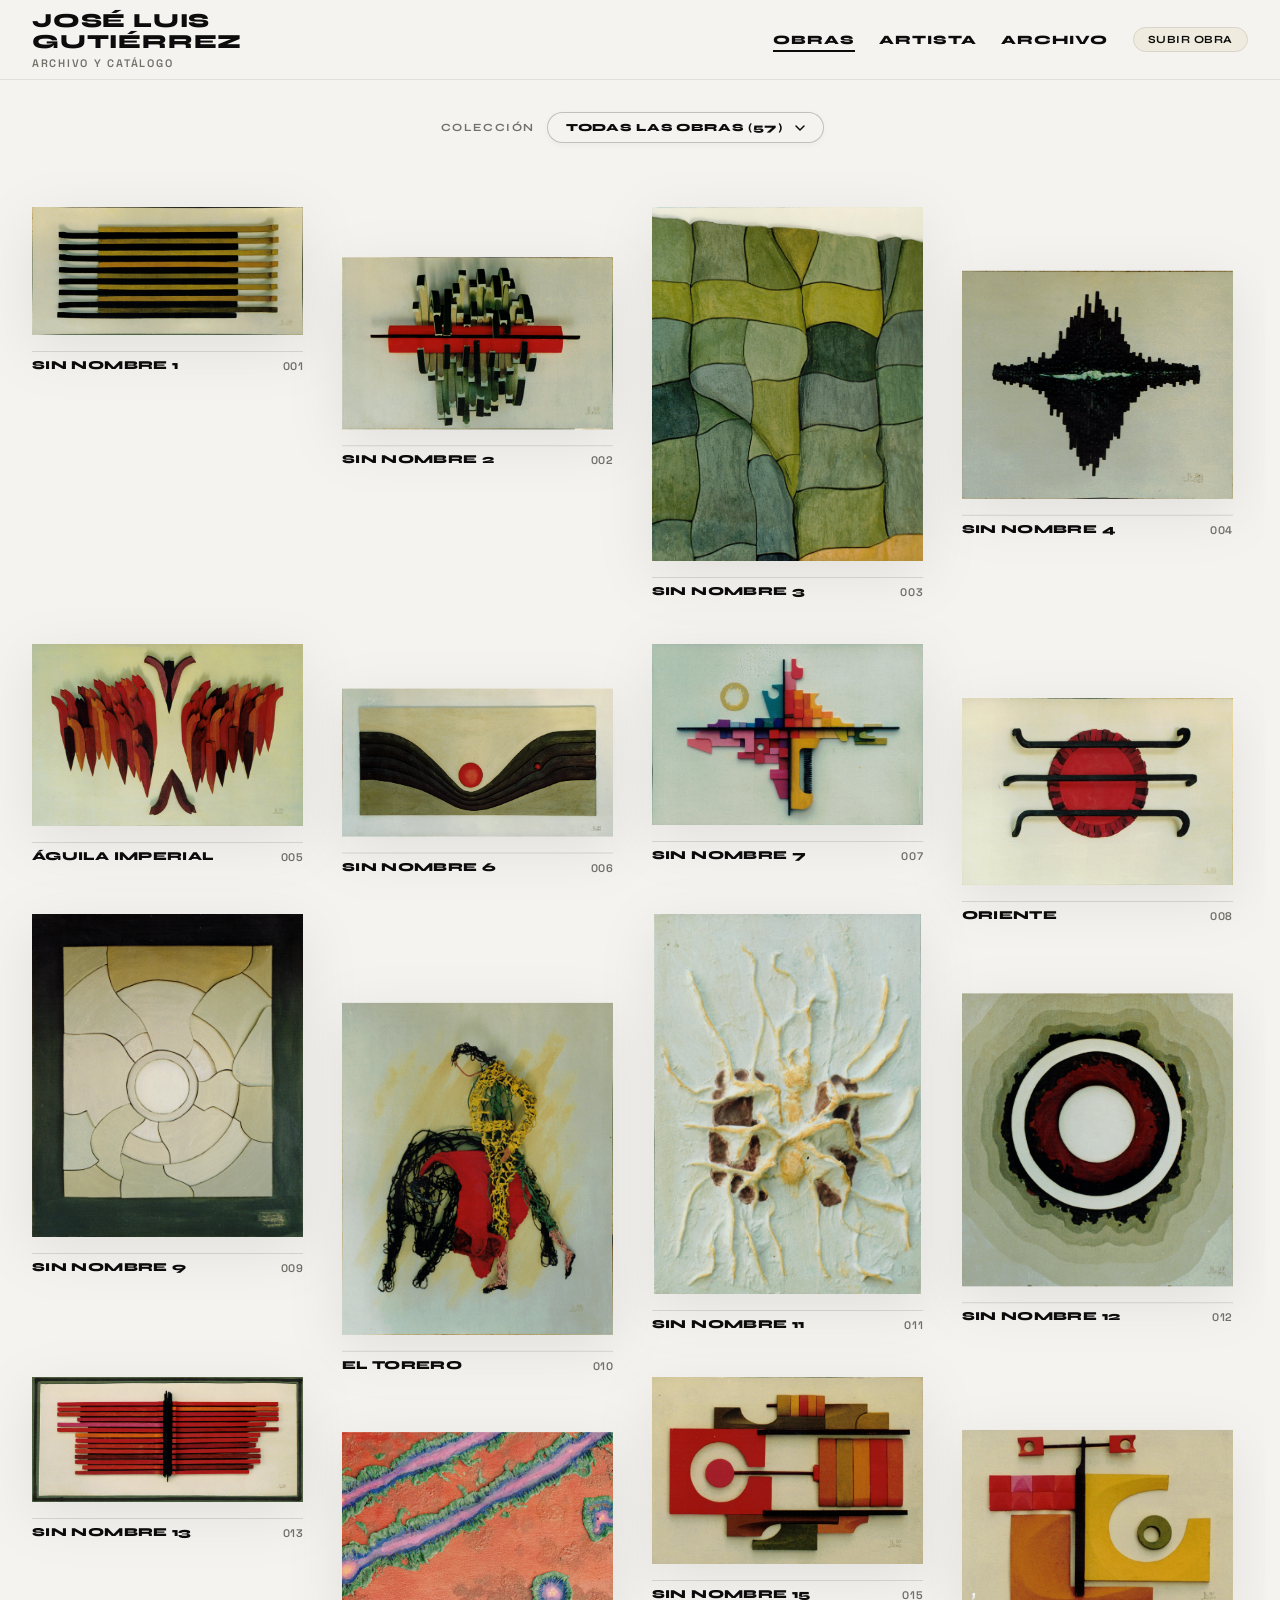
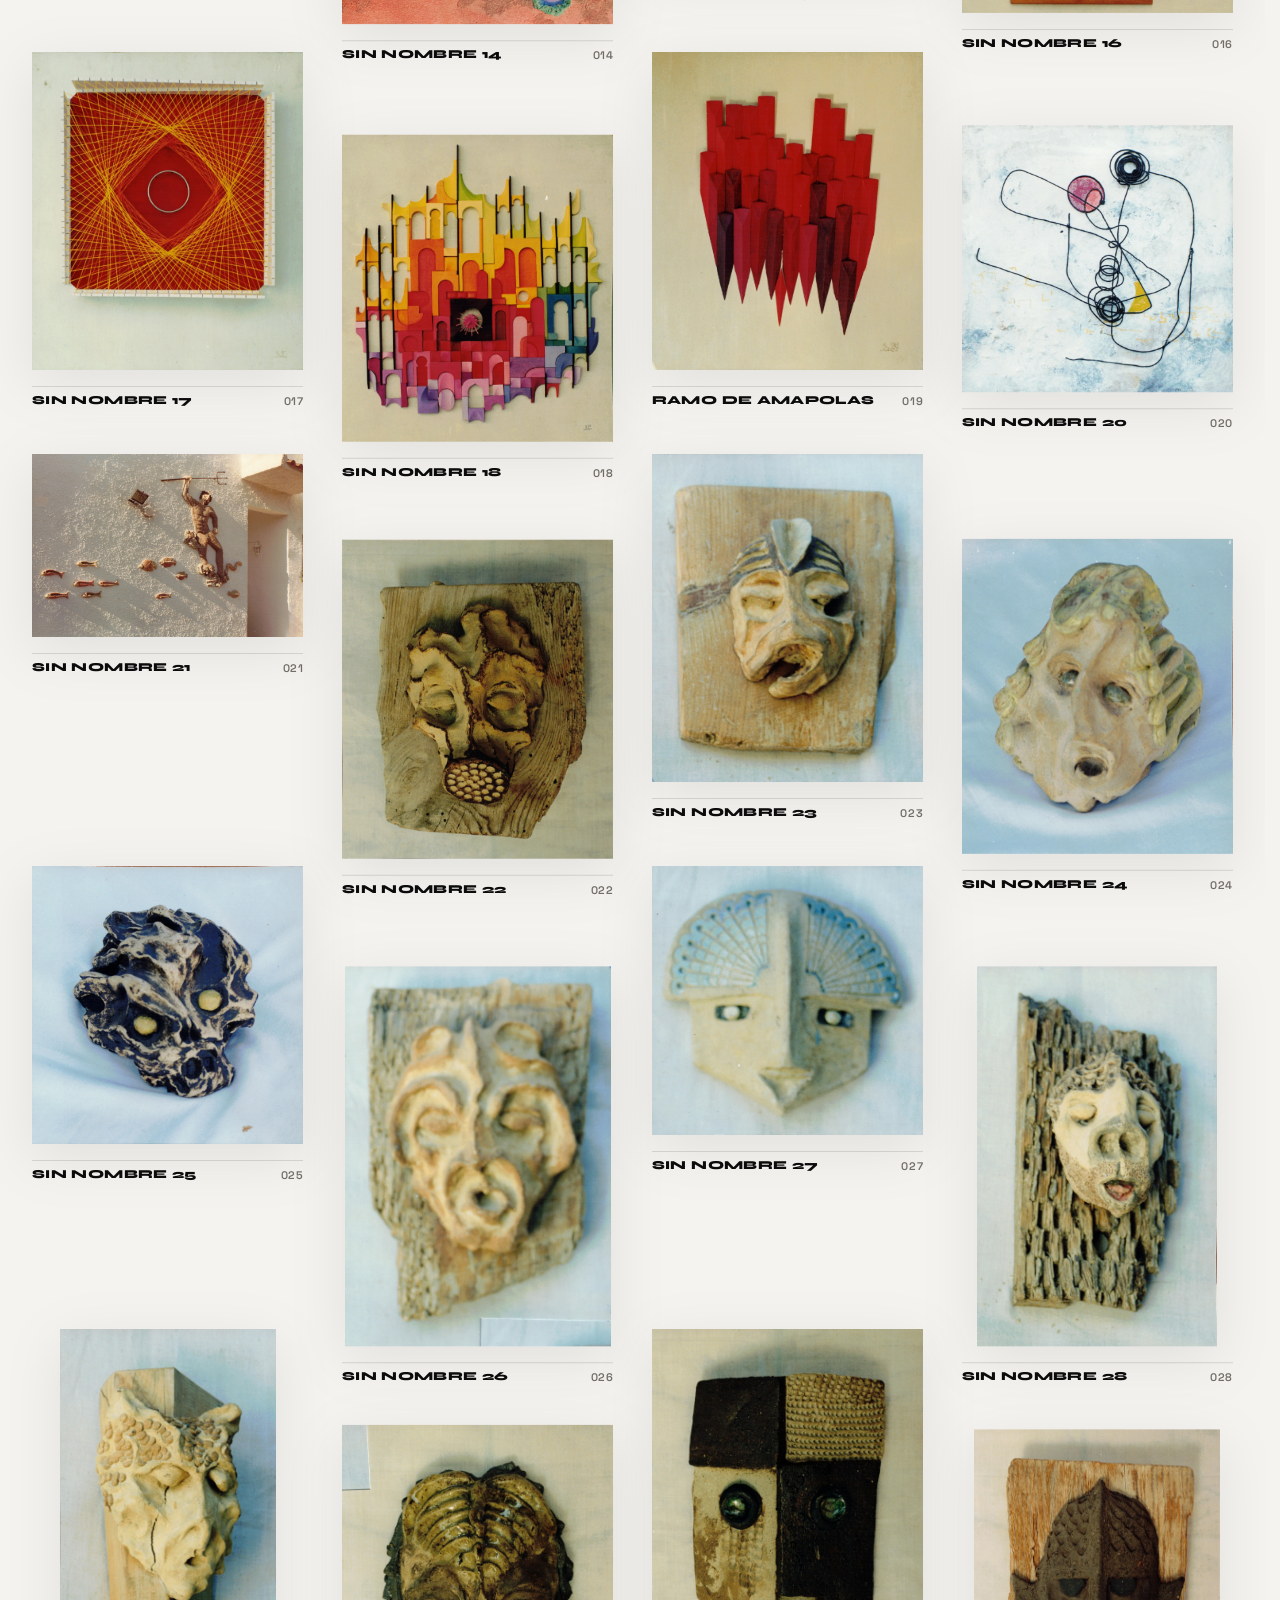
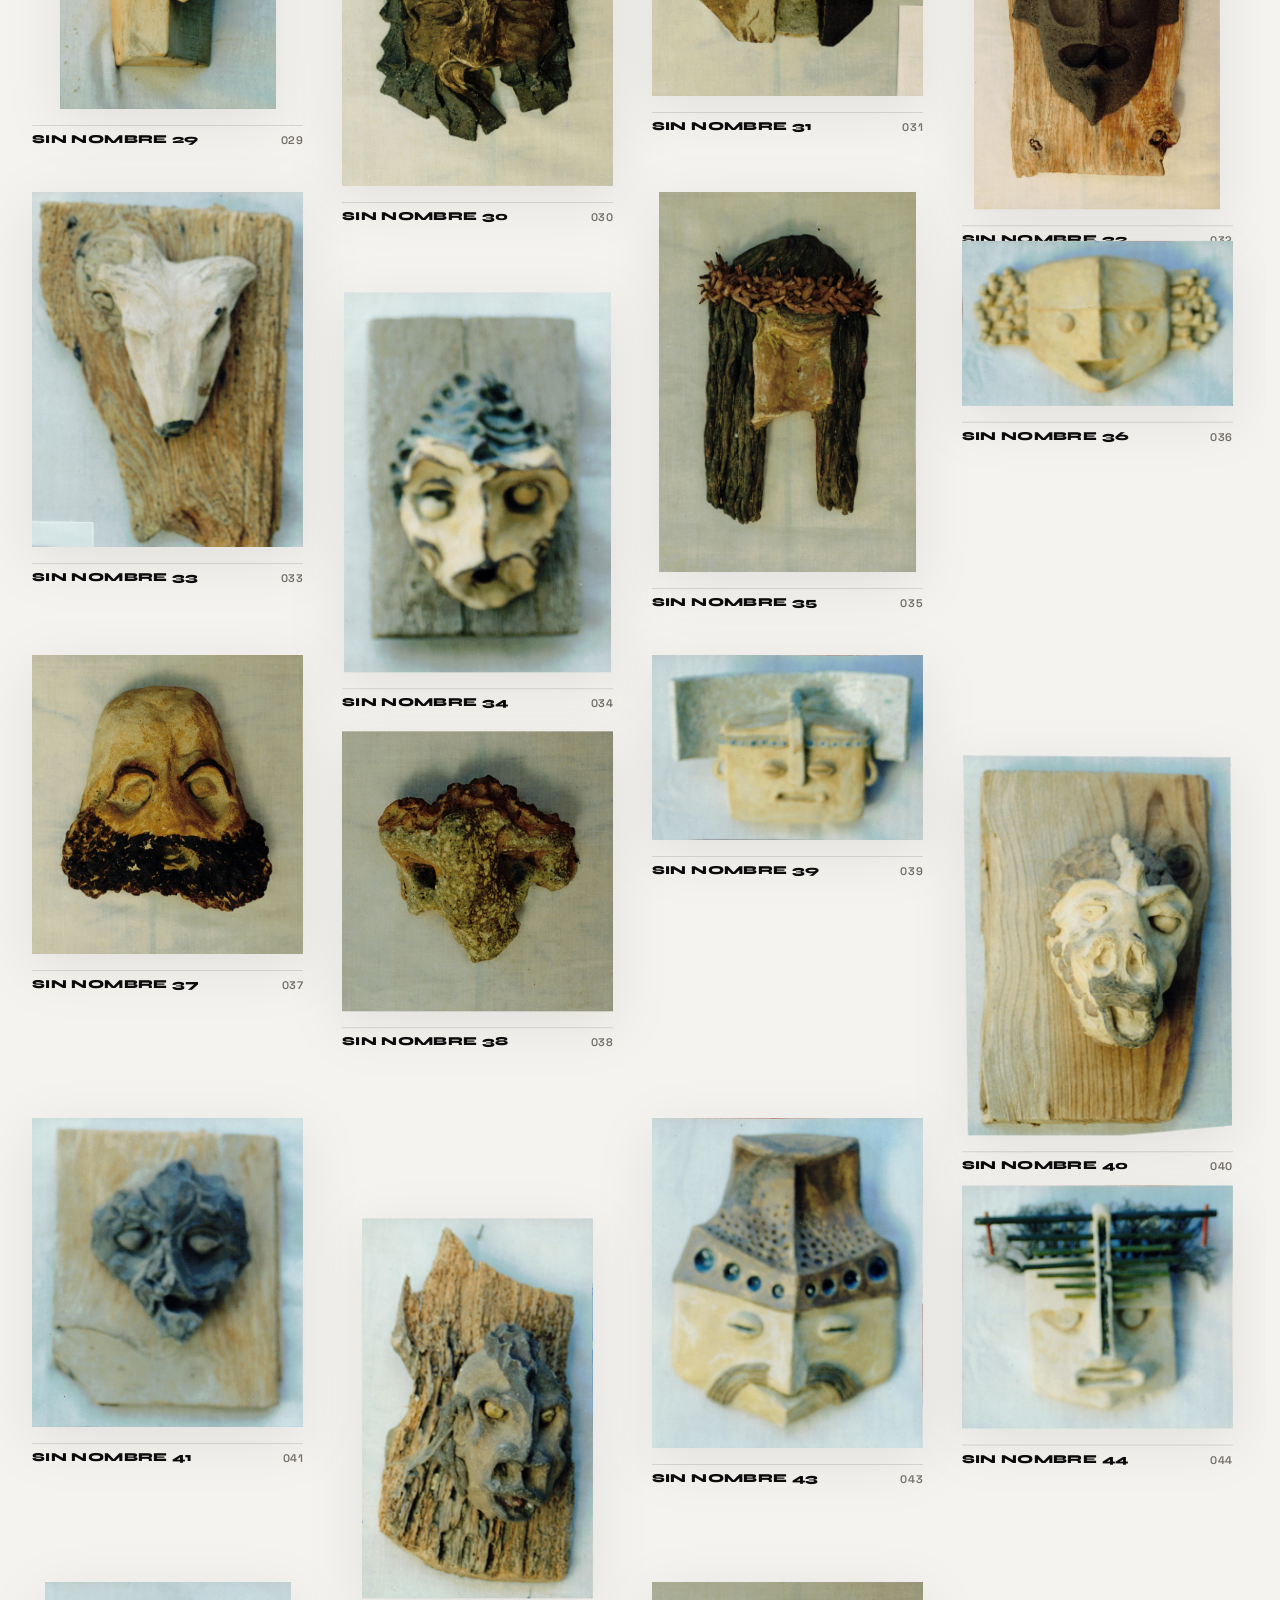
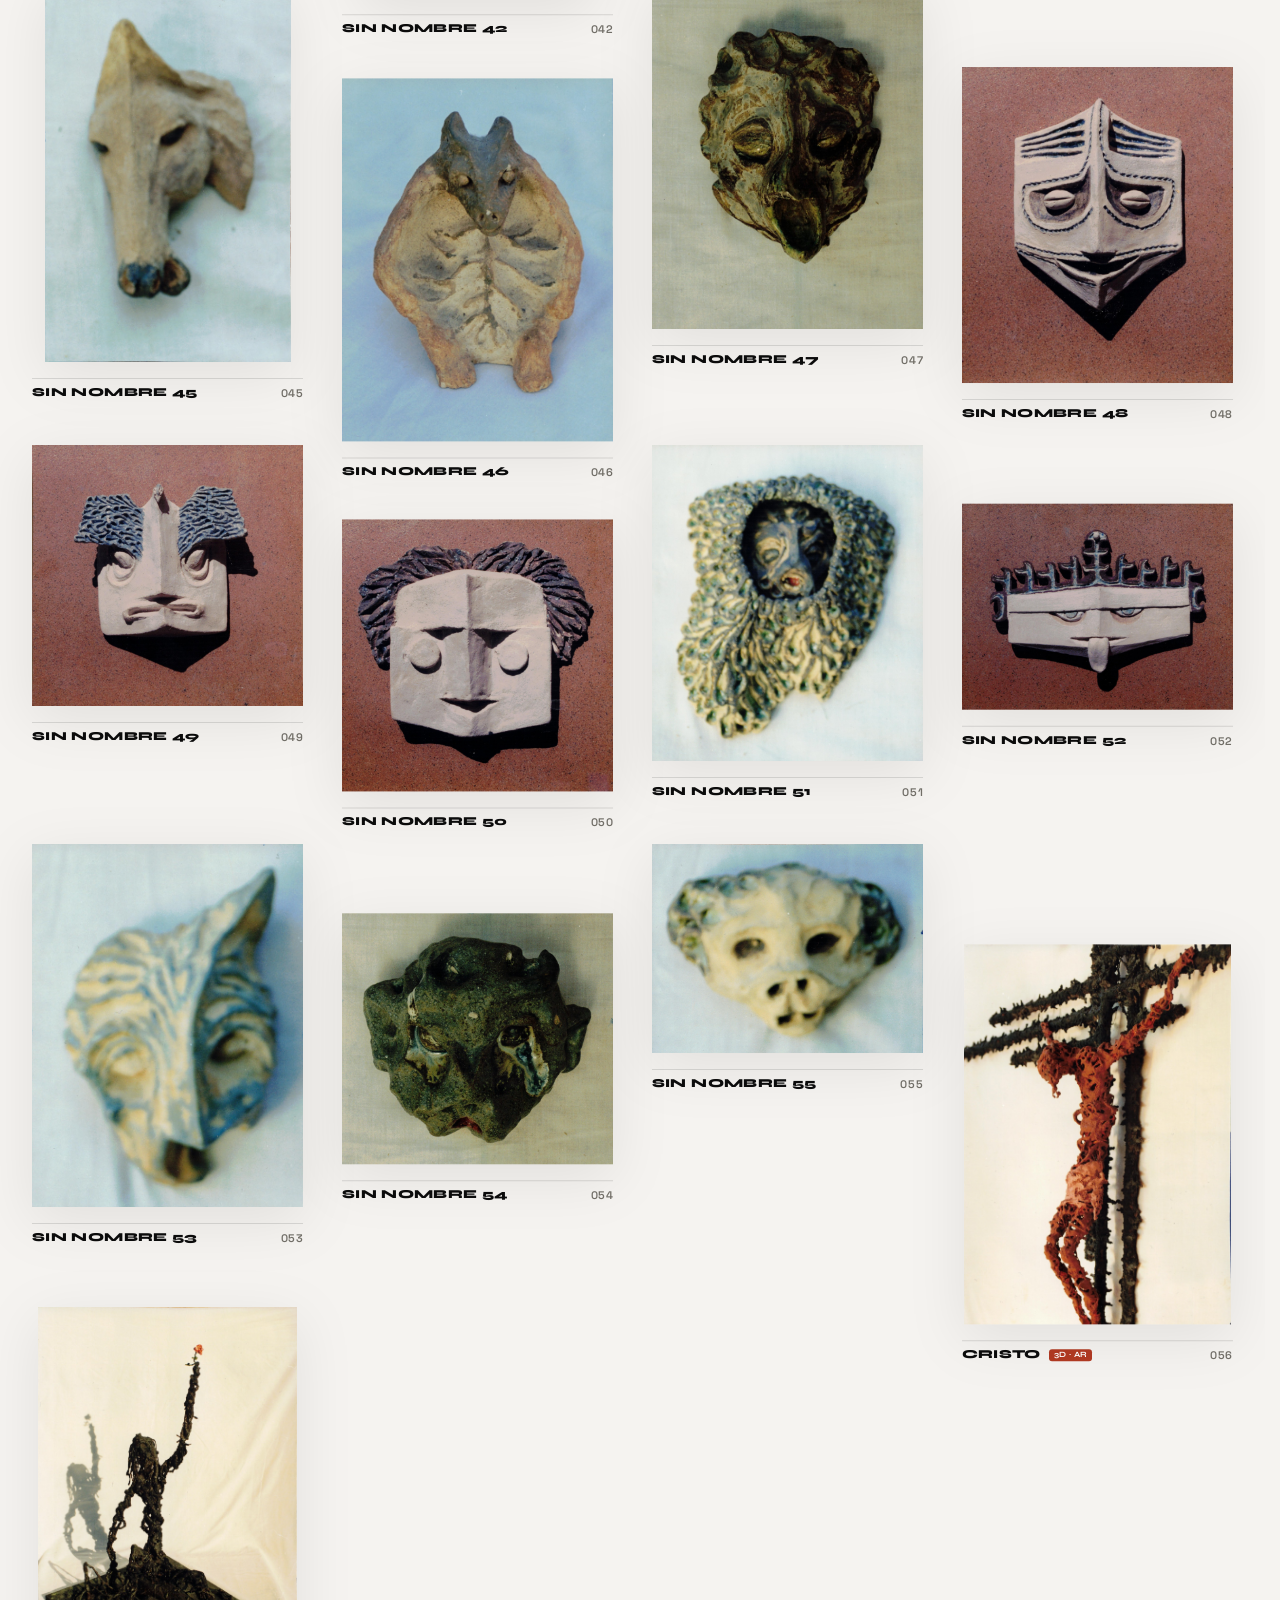
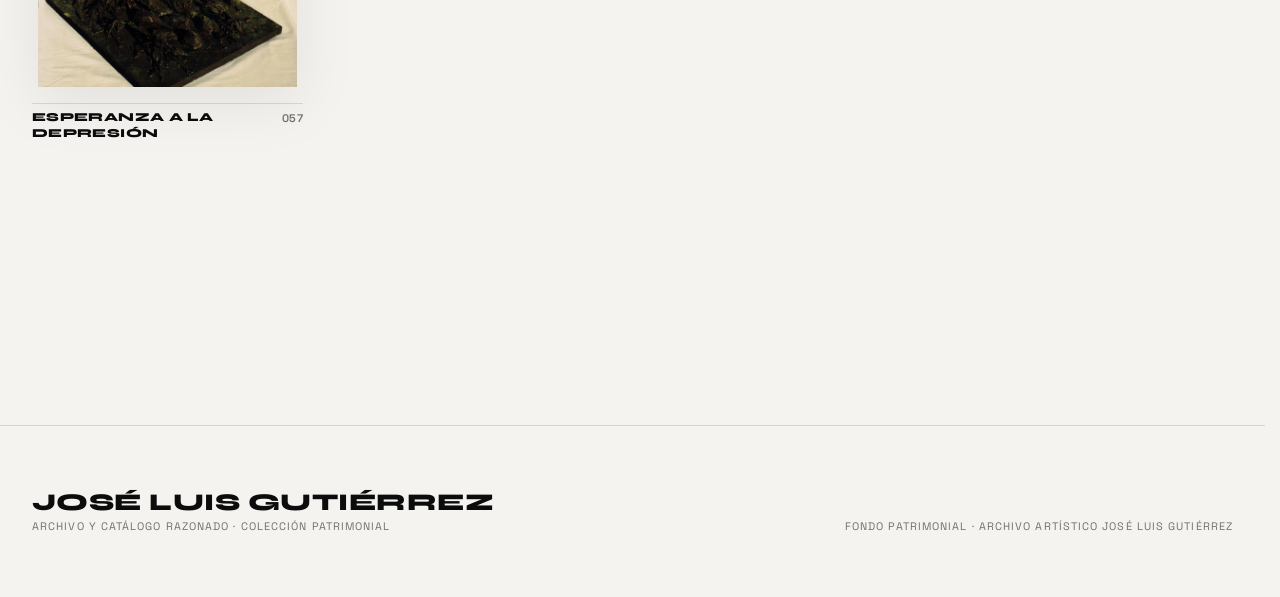
==== index.html @ f18c05a3 "feat: simplificar modal a Subir Obra con desplegable, texto conciso y bordes completos en movil v27" ====
<!DOCTYPE html>
<html lang="es">
<head>
  <meta charset="UTF-8">
  <meta name="viewport" content="width=device-width, initial-scale=1.0">
  <title>José Luis Gutiérrez — Escultor · Archivo & Catálogo Razonado</title>
  <meta name="description" content="Catálogo razonado y archivo escultórico del artista José Luis Gutiérrez. 38 obras maestras recuperadas y digitalizadas a 600 DPI.">
  <link rel="stylesheet" href="site.css?v=20260907_v27">
  <link rel="icon" type="image/svg+xml" href="data:image/svg+xml,<svg xmlns='http://www.w3.org/2000/svg' viewBox='0 0 100 100'><rect width='100' height='100' fill='%230C0C0C'/><text x='50' y='65' font-family='sans-serif' font-size='50' font-weight='bold' fill='%23F5F3F0' text-anchor='middle'>JLG</text></svg>">
  <script type="module" src="https://ajax.googleapis.com/ajax/libs/model-viewer/3.5.0/model-viewer.min.js"></script>
</head>
<body>

  <!-- =======================================================================
       CABECERA FIJA Y NAVEGACIÓN
       ======================================================================= -->
  <header class="c-header">
    <div class="c-header__brand">
      <a href="#" data-nav-target="obras" class="c-header__title">José Luis<br>Gutiérrez</a>
      <span class="c-header__subtitle">Archivo y Catálogo</span>
    </div>

    <button type="button" id="btnHeaderColaborar" class="c-header__btn-colaborar">Subir Obra</button>

    <nav class="c-header__nav-quick">
      <a href="#" data-nav-target="obras" class="c-header__link is-active">Obras</a>
      <a href="#" data-nav-target="artist" class="c-header__link">Artista</a>
      <a href="#" data-nav-target="archive" class="c-header__link">Archivo</a>
    </nav>
  </header>

  <!-- =======================================================================
       MENÚ ENVOLVENTE A PANTALLA COMPLETA (c-navscreen)
       ======================================================================= -->
  <div id="navscreen" class="c-navscreen">
    <ul class="c-navscreen__menu">
      <li><a href="#" data-nav-target="obras">01. Obras</a></li>
      <li><a href="#" data-nav-target="artist">02. Artista</a></li>
      <li><a href="#" data-nav-target="archive">03. Archivo</a></li>
      <li><a href="#" id="navscreenColaborar">04. Subir Obra</a></li>
    </ul>

    <div class="c-navscreen__bottom">
      <div class="c-navscreen__about">
        <strong>Archivo José Luis Gutiérrez</strong>. Catálogo y fondo documental del legado artístico del escultor. Digitalización y preservación de las 38 láminas de cartulinas históricas originales.
      </div>
      <div class="c-navscreen__links">
        <a href="/editor" class="c-navscreen__editor-btn" title="Herramienta curatorial de recorte y calibración">Acceso Curatorial: Editor</a>
        <span class="site-footer__legal">&copy; 2026 Archivo José Luis Gutiérrez</span>
      </div>
    </div>
  </div>

  <!-- =======================================================================
       CONTENEDOR DE VISTAS PRINCIPALES
       ======================================================================= -->
  <main class="main-view-container">

    <!-- SECCIÓN 1: OVERVIEW (Muro Escalonado 5 Columnas — Gregor Collienne Style) -->
    <section id="view-obras" class="view-section is-active">
      <div class="overview-intro">
        <!-- Selector desplegable editorial personalizado -->
        <div class="c-custom-dropdown" id="collectionDropdown">
          <span class="c-custom-dropdown__label">Colección</span>
          <button type="button" class="c-custom-dropdown__trigger" id="dropdownTrigger" aria-haspopup="listbox" aria-expanded="false">
            <span class="c-custom-dropdown__selected" id="dropdownSelectedText">Todas las obras (57)</span>
            <span class="c-custom-dropdown__arrow" aria-hidden="true">
              <svg width="10" height="6" viewBox="0 0 10 6" fill="none" xmlns="http://www.w3.org/2000/svg">
                <path d="M1 1L5 5L9 1" stroke="currentColor" stroke-width="1.5" stroke-linecap="round" stroke-linejoin="round"/>
              </svg>
            </span>
          </button>
          
          <div class="c-custom-dropdown__menu" id="dropdownMenu" role="listbox" tabindex="-1">
            <div class="c-custom-dropdown__option is-selected" role="option" data-value="todas" aria-selected="true">
              <span class="c-custom-dropdown__option-text">Todas las obras</span>
              <span class="c-custom-dropdown__option-count" id="count-todas">57</span>
            </div>
            <div class="c-custom-dropdown__option" role="option" data-value="esculturas" aria-selected="false">
              <span class="c-custom-dropdown__option-text">Cuadros con relieve</span>
              <span class="c-custom-dropdown__option-count" id="count-esculturas">21</span>
            </div>
            <div class="c-custom-dropdown__option" role="option" data-value="mascaras" aria-selected="false">
              <span class="c-custom-dropdown__option-text">Colección de Máscaras</span>
              <span class="c-custom-dropdown__option-count" id="count-mascaras">34</span>
            </div>
            <div class="c-custom-dropdown__option" role="option" data-value="volumetricas" aria-selected="false">
              <span class="c-custom-dropdown__option-text">Figuras Volumétricas</span>
              <span class="c-custom-dropdown__option-count" id="count-volumetricas">2</span>
            </div>
          </div>
        </div>
      </div>

      <div id="overviewGrid" class="c-element-overviewgrid">
        <!-- Renderizado dinámico vía JavaScript -->
      </div>
    </section>

    <!-- SECCIÓN 3: EL ARTISTA -->
    <section id="view-artist" class="view-section">
      <article class="artist-section">
        <header class="artist-header">
          <h1 class="artist-header__title">José Luis Gutiérrez</h1>
          <div class="artist-header__role">Artista y Escultor</div>
        </header>

        <div class="artist-grid">
          <div class="artist-prose">
            <p style="font-size: var(--fs-body); color: var(--color-muted); line-height: 1.6;">
              En proceso de documentación y redacción biográfica.
            </p>
          </div>
        </div>
      </article>
    </section>

    <!-- SECCIÓN 4: EL ARCHIVO HISTÓRICO DE CARTULINAS -->
    <section id="view-archive" class="view-section">
      <article class="archive-section">
        <header class="artist-header">
          <h1 class="artist-header__title">Archivo Histórico</h1>
          <div class="artist-header__role">Fondo de Cartulinas Originales</div>
        </header>

        <div style="margin-bottom: var(--space-6);">
          <p style="font-size: var(--fs-body); color: var(--color-muted); line-height: 1.6;">
            En proceso de documentación.
          </p>
        </div>

        <div id="archiveFichasGrid" class="archive-fichas-grid">
          <!-- Renderizado dinámico de las 38 cartulinas vía JavaScript -->
        </div>
      </article>
    </section>

    <!-- SECCIÓN 5: CONTACTO & DERECHOS (OCULTA TEMPORALMENTE) -->
    <section id="view-contact" class="view-section" style="display: none !important;">
      <article class="contact-section">
        <header class="artist-header">
          <h1 class="artist-header__title">Contacto & Información</h1>
          <div class="artist-header__role">Archivo Patrimonial José Luis Gutiérrez</div>
        </header>

        <div class="artist-prose">
          <p>Para consultas curatoriales, investigación académica, solicitudes de exposición o documentación sobre las obras y catalogación del escultor José Luis Gutiérrez, puede dirigirse al equipo de conservación del archivo.</p>
        </div>

        <div class="contact-box">
          <div class="contact-row">
            <span class="contact-label">Custodia y Archivo</span>
            <span class="contact-value">Fondo Escultórico José Luis Gutiérrez</span>
          </div>
          <div class="contact-row">
            <span class="contact-label">Localización</span>
            <span class="contact-value">España</span>
          </div>
          <div class="contact-row">
            <span class="contact-label">Resolución de Archivo</span>
            <span class="contact-value">Archivo digital de alta definición (Máxima fidelidad)</span>
          </div>
          <div class="contact-row">
            <span class="contact-label">Herramienta Curatorial</span>
            <span class="contact-value"><a href="/editor" style="text-decoration: underline; font-weight: 700;">Acceder al Editor de Recortes & Calibración</a></span>
          </div>
        </div>
      </article>
    </section>

  </main>

  <!-- =======================================================================
       VISOR CURATORIAL / MODAL DE OBRA (FULLSCREEN EDITORIAL)
       ======================================================================= -->
  <div id="obraModal" class="c-obra-modal" role="dialog" aria-modal="true">
    <header class="c-modal-header">
      <div class="c-modal-header__brand">
        <a href="#" id="modalHomeBtn" class="c-modal-home-brand" title="Ir al inicio del catálogo">
          <span class="c-header__title">José Luis<br>Gutiérrez</span>
          <span class="c-header__subtitle">Archivo y Catálogo</span>
        </a>
      </div>

      <div class="c-modal-header__actions">
        <div class="c-modal-header__obra-pill">
          <span id="modalHeaderObraTitle" class="c-modal-header__obra-name">Nombre de la Obra</span>
          <span id="modalNumber" class="c-modal-header__number">Obra 001</span>
          <span id="modalSubtitle" style="display:none;"></span>
        </div>
        <button id="modalCloseBtn" class="c-modal-close-btn" aria-label="Cerrar Ficha de Obra" title="Cerrar (Esc)">✕</button>
      </div>
    </header>

    <div class="c-modal-body">
      <!-- Columna Izquierda: Visor de Imagen, Miniaturas y Deblur -->
      <div class="c-modal-viewer">
        <!-- Selector de Modo de Vista: 2D Foto vs 3D / Realidad Aumentada -->
        <div id="modalViewModeToggle" class="c-modal-viewmode-toggle" style="display: none;">
          <button id="btnViewMode2D" class="c-viewmode-btn is-active" title="Fotografía de época 2D">
            <svg width="14" height="14" viewBox="0 0 24 24" fill="none" stroke="currentColor" stroke-width="2" stroke-linecap="round" stroke-linejoin="round">
              <rect x="3" y="3" width="18" height="18" rx="2" ry="2"/>
              <circle cx="8.5" cy="8.5" r="1.5"/>
              <polyline points="21 15 16 10 5 21"/>
            </svg>
            <span>Fotografía 2D</span>
          </button>
          <button id="btnViewMode3D" class="c-viewmode-btn" title="Modelo 3D y Realidad Aumentada">
            <svg width="14" height="14" viewBox="0 0 24 24" fill="none" stroke="currentColor" stroke-width="2" stroke-linecap="round" stroke-linejoin="round">
              <path d="M21 16V8a2 2 0 0 0-1-1.73l-7-4a2 2 0 0 0-2 0l-7 4A2 2 0 0 0 3 8v8a2 2 0 0 0 1 1.73l7 4a2 2 0 0 0 2 0l7-4A2 2 0 0 0 21 16z"/>
              <polyline points="3.27 6.96 12 12.01 20.73 6.96"/>
              <line x1="12" y1="22.08" x2="12" y2="12"/>
            </svg>
            <span>Modelo 3D · AR</span>
          </button>
        </div>

        <div class="c-modal-figure" id="modalFigure" title="Haz clic para ampliar o alejar">
          <img id="modalMainImg" class="c-modal-img" src="" alt="Escultura de José Luis Gutiérrez" />
          <span id="modalZoomHint" class="c-modal-zoom-hint" aria-hidden="true">
            <svg width="12" height="12" viewBox="0 0 24 24" fill="none" stroke="currentColor" stroke-width="2" stroke-linecap="round" stroke-linejoin="round"><circle cx="11" cy="11" r="8"/><line x1="21" y1="21" x2="16.65" y2="16.65"/><line x1="11" y1="8" x2="11" y2="14"/><line x1="8" y1="11" x2="14" y2="11"/></svg>
            <span>Zoom</span>
          </span>
        </div>

        <!-- Visor 3D Interactivo y Realidad Aumentada -->
        <div id="modal3DFigure" class="c-modal-3d-figure" style="display: none;">
          <model-viewer
            id="sculptureModelViewer"
            src=""
            ios-src=""
            ar
            ar-modes="quick-look scene-viewer webxr"
            ar-placement="wall"
            ar-scale="fixed"
            camera-controls
            touch-action="pan-y"
            auto-rotate
            rotation-per-second="18deg"
            shadow-intensity="1.2"
            shadow-softness="0.8"
            exposure="1.0"
            environment-image="neutral"
            interaction-prompt="none"
            class="c-sculpture-model-viewer"
            alt="Modelo 3D interactivo de escultura de José Luis Gutiérrez"
          >
            <!-- Suprimir barra de progreso interna de model-viewer -->
            <div slot="progress-bar" style="display: none;"></div>

            <!-- Botón AR nativo sobrepuesto (compatible con iOS Quick Look, Android Scene Viewer y Escritorio) -->
            <a slot="ar-button" id="btnTriggerAR" class="c-ar-badge-btn" rel="ar" href="#" aria-label="Ver escultura en tu pared con Realidad Aumentada">
              <svg width="16" height="16" viewBox="0 0 24 24" fill="none" stroke="currentColor" stroke-width="2" stroke-linecap="round" stroke-linejoin="round">
                <path d="M21 16V8a2 2 0 0 0-1-1.73l-7-4a2 2 0 0 0-2 0l-7 4A2 2 0 0 0 3 8v8a2 2 0 0 0 1 1.73l7 4a2 2 0 0 0 2 0l7-4A2 2 0 0 0 21 16z"/>
                <polyline points="3.27 6.96 12 12.01 20.73 6.96"/>
                <line x1="12" y1="22.08" x2="12" y2="12"/>
              </svg>
              <span>Ver en tu pared (AR)</span>
              <img id="nativeAppleArImg" src="" alt="" style="width:1px;height:1px;position:absolute;opacity:0;pointer-events:none;">
            </a>

            <!-- Controles orbitales auxiliares -->
            <div class="c-model-overlay-controls">
              <button id="btn3DRotateToggle" class="c-model-control-btn is-active" title="Activar o pausar rotación automática" aria-label="Rotación 360 grados">
                <svg width="14" height="14" viewBox="0 0 24 24" fill="none" stroke="currentColor" stroke-width="2" stroke-linecap="round" stroke-linejoin="round"><path d="M21.5 2v6h-6M21.34 15.57a10 10 0 1 1-.57-8.38l5.67-5.67"/></svg>
                <span>360°</span>
              </button>
              <button id="btn3DResetCamera" class="c-model-control-btn" title="Restablecer encuadre y cámara" aria-label="Centrar vista">
                <svg width="14" height="14" viewBox="0 0 24 24" fill="none" stroke="currentColor" stroke-width="2" stroke-linecap="round" stroke-linejoin="round"><circle cx="12" cy="12" r="3"/><path d="M3 12h3M18 12h3M12 3v3M12 18v3"/></svg>
                <span>Centrar</span>
              </button>
            </div>

            <!-- Etiqueta de escala real 1:1 -->
            <div id="badge3DScale" class="c-model-scale-badge">
              <svg width="12" height="12" viewBox="0 0 24 24" fill="none" stroke="currentColor" stroke-width="2" stroke-linecap="round" stroke-linejoin="round"><rect x="3" y="3" width="18" height="18" rx="2"/><path d="M3 9h18M9 21V9"/></svg>
              <span id="badge3DScaleText">Escala 1:1 real</span>
            </div>
          </model-viewer>
        </div>

        <!-- Miniaturas si la lámina incluye más de una toma -->
        <div id="modalThumbnails" class="c-modal-thumbnails"></div>

        <!-- Comparador Deblur IA (solo visible en obras restauradas) -->
        <div id="modalDeblurCompare" class="c-modal-deblur-compare" style="display: none;">
          <div class="c-modal-deblur-toggle">
            <span class="c-modal-deblur-title">Restauración digital</span>
            <div class="c-deblur-pill-group">
              <button id="btnDeblurOrig" class="c-deblur-pill is-active">Original</button>
              <button id="btnDeblurAI" class="c-deblur-pill">Restaurada</button>
            </div>
          </div>
        </div>

        <!-- Botón para inspeccionar la cartulina histórica de origen -->
        <button id="btnToggleFicha" class="c-btn-secondary" style="width: 100%;">
          Ver lámina original
        </button>
      </div>

      <!-- Columna Derecha: Ficha Técnica Curatorial y Descarga -->
      <div class="c-modal-curatorial">
        <h2 id="modalMetaObra" class="c-modal-title-main">Obra 001</h2>
        <div id="modalMetaTitulo" class="c-modal-artist-name">Escultura</div>



        <table class="c-modal-meta-table">
          <tbody>
            <tr>
              <th>Artista</th>
              <td>José Luis Gutiérrez</td>
            </tr>
            <tr>
              <th>Materiales</th>
              <td id="modalMetaMateriales">Escultura original en madera y técnica mixta.</td>
            </tr>
            <tr>
              <th>Dimensiones</th>
              <td id="modalMetaDims">0'80 x 0'50 m</td>
            </tr>
            <tr id="modalMetaUbicacionRow" style="display: none;">
              <th>Ubicación</th>
              <td id="modalMetaUbicacion"></td>
            </tr>
            <tr>
              <th>Vistas</th>
              <td id="modalMetaFotosCount">2 fotografías</td>
            </tr>
            <tr>
              <th>Lámina de Archivo</th>
              <td id="modalMetaLamina">Lámina 001</td>
            </tr>
          </tbody>
        </table>

        <div class="c-modal-download-box">
          <a id="btnDownloadPng" href="#" class="c-btn-download" download>
            Descargar fotografía en alta resolución
          </a>
        </div>

        <!-- Controles de navegación Anterior / Siguiente -->
        <div class="c-modal-footer-nav">
          <button id="btnModalPrev" class="c-modal-nav-btn is-prev">← Anterior</button>
          <button id="btnModalNext" class="c-modal-nav-btn">Siguiente →</button>
        </div>
      </div>
    </div>
  </div>

  <!-- =======================================================================
       PIE DE PÁGINA
       ======================================================================= -->
  <footer class="site-footer">
    <div class="site-footer__inner">
      <div>
        <h3 class="font-heading" style="font-size: var(--fs-h4); margin-bottom: 4px;">José Luis Gutiérrez</h3>
        <p class="site-footer__legal">Archivo y Catálogo Razonado · Colección Patrimonial</p>
      </div>
      <div class="site-footer__legal">
        Fondo Patrimonial · Archivo Artístico José Luis Gutiérrez
      </div>
    </div>
  </footer>

  <!-- =======================================================================
       VISOR INMERSIVO FULLSCREEN / ZOOM TÁCTIL (Optimizado para Móvil & Detalle)
       ======================================================================= -->
  <div id="touchZoomModal" class="c-touch-zoom" role="dialog" aria-modal="true" aria-hidden="true">
    <header class="c-touch-zoom__header">
      <span id="touchZoomTitle" class="c-touch-zoom__title">Obra</span>
      <button id="touchZoomCloseBtn" class="c-touch-zoom__close" aria-label="Cerrar visor">✕</button>
    </header>

    <div class="c-touch-zoom__stage" id="touchZoomStage">
      <img id="touchZoomImg" class="c-touch-zoom__img" src="" alt="Detalle en alta resolución" />
    </div>

    <div class="c-touch-zoom__hint" id="touchZoomHint">
      Pellizca con dos dedos o haz doble toque para ampliar
    </div>
  </div>

  <!-- Modal QR para Realidad Aumentada en Móvil (Escritorio) -->
  <div id="arQrModal" class="c-ar-qr-modal" aria-hidden="true" role="dialog">
    <div class="c-ar-qr-overlay" id="arQrModalOverlay"></div>
    <div class="c-ar-qr-dialog">
      <button id="arQrModalClose" class="c-ar-qr-close" aria-label="Cerrar modal">&times;</button>
      <span class="c-ar-qr-pretitle">Realidad Aumentada · AR</span>
      <h3 class="c-ar-qr-title" id="arQrTitle">Proyecta la obra en tu espacio</h3>
      <p class="c-ar-qr-desc">Escanea este código con la cámara de tu iPhone o Android para situar la escultura a escala real 1:1 en tu habitación o pared.</p>
      <div class="c-ar-qr-code-box">
        <img id="arQrImg" src="" alt="Código QR para Realidad Aumentada" width="200" height="200" />
      </div>
      <div class="c-ar-qr-footer">
        <span class="c-ar-qr-tag">Compatible con Apple Quick Look (iOS) y Google Scene Viewer (Android)</span>
      </div>
    </div>
  </div>

  <!-- =======================================================================
       MODAL DE PARTICIPACIÓN FAMILIAR Y RECEPCIÓN DE OBRAS EN ALTA CALIDAD
       ======================================================================= -->
  <!-- =======================================================================
       MODAL: SUBIR OBRA AL CATÁLOGO
       ======================================================================= -->
  <div id="colaborarModal" class="c-colaborar-modal" aria-hidden="true" role="dialog" aria-labelledby="colaborarModalTitle">
    <div class="c-colaborar-overlay" id="colaborarOverlay"></div>
    <div class="c-colaborar-dialog">
      <button id="colaborarModalClose" class="c-colaborar-close" aria-label="Cerrar">&times;</button>
      
      <div class="c-colaborar-header">
        <h2 id="colaborarModalTitle" class="c-colaborar-title">Subir Obra</h2>
      </div>

      <!-- Consejos para las fotos en desplegable -->
      <details class="c-colaborar-guide">
        <summary class="c-colaborar-guide__summary">
          <svg width="15" height="15" viewBox="0 0 24 24" fill="none" stroke="currentColor" stroke-width="2" stroke-linecap="round" stroke-linejoin="round">
            <circle cx="12" cy="12" r="10"/><line x1="12" y1="16" x2="12" y2="12"/><line x1="12" y1="8" x2="12.01" y2="8"/>
          </svg>
          <span>Consejos para las fotos</span>
          <span class="c-colaborar-guide__chevron">▾</span>
        </summary>
        <ul class="c-colaborar-guide__list">
          <li><strong>Buena luz natural:</strong> Cerca de una ventana y sin flash directo.</li>
          <li><strong>Foto frontal:</strong> Centrada para ver bien la pieza completa.</li>
          <li><strong>Sin recortar al milímetro:</strong> Sube la foto tal cual la tomes.</li>
          <li><strong>Detalles o firma:</strong> Si tiene firma («JL»), fecha o notas por detrás, añade fotos de cerca.</li>
        </ul>
      </details>

      <!-- Formulario Directo -->
      <form id="colaborarForm" class="c-colaborar-form" autocomplete="off">
        <div class="c-form-row">
          <div class="c-form-group">
            <label for="colabNombre" class="c-form-label">Tu nombre</label>
            <input type="text" id="colabNombre" name="nombre" class="c-form-input" placeholder="Ej. Rosa, Amapola, Cuco..." required />
          </div>
          <div class="c-form-group">
            <label for="colabUbicacion" class="c-form-label">Ubicación de la obra</label>
            <input type="text" id="colabUbicacion" name="ubicacion" class="c-form-input" placeholder="Ej. Madrid, Valladolid, Muelas del Pan..." />
          </div>
        </div>

        <div class="c-form-row">
          <div class="c-form-group">
            <label for="colabTitulo" class="c-form-label">Título o nombre de la obra</label>
            <input type="text" id="colabTitulo" name="titulo" class="c-form-input" placeholder="Ej. Ramo de amapolas, Paloma... (o en blanco si no tiene)" />
          </div>
          <div class="c-form-group">
            <label for="colabDimensiones" class="c-form-label">Medidas aproximadas</label>
            <input type="text" id="colabDimensiones" name="dimensiones" class="c-form-input" placeholder="Alto × ancho en cm" />
          </div>
        </div>

        <!-- Subida de Fotos -->
        <div class="c-form-group">
          <label class="c-form-label">Fotografías de la obra</label>
          <div class="c-upload-dropzone" id="colabDropzone">
            <input type="file" id="colabFotos" name="fotos" class="c-upload-file-input" multiple accept="image/*" />
            <div class="c-upload-prompt">
              <svg width="24" height="24" viewBox="0 0 24 24" fill="none" stroke="currentColor" stroke-width="1.5">
                <path d="M21 15v4a2 2 0 0 1-2 2H5a2 2 0 0 1-2-2v-4"/><polyline points="17 8 12 3 7 8"/><line x1="12" y1="3" x2="12" y2="15"/>
              </svg>
              <span class="c-upload-text-main">Toca aquí para seleccionar fotos de la obra</span>
              <span class="c-upload-text-sub">Admite múltiples fotos (frontal, detalles, firma...)</span>
              <span class="c-upload-text-hint">No te preocupes por recortar al milímetro, sube la foto tal cual la tomes</span>
            </div>
          </div>
          <div id="colabFilesList" class="c-upload-files-list"></div>
        </div>

        <!-- Anécdotas o notas -->
        <div class="c-form-group">
          <label for="colabHistoria" class="c-form-label">Detalles o recuerdos sobre la obra (opcional)</label>
          <textarea id="colabHistoria" name="historia" class="c-form-textarea" rows="3" placeholder="Año aproximado, si fue un regalo, anécdota o cualquier detalle..."></textarea>
        </div>

        <!-- Acción Principal Directa: Subir Obra -->
        <div class="c-colaborar-actions" style="grid-template-columns: 1fr;">
          <button type="submit" id="btnColabDirect" class="c-btn-colab is-submit" style="width: 100%;">
            <span>Subir Obra</span>
          </button>
        </div>

        <div id="colabSuccessMessage" class="c-colab-success" style="display: none;">
          <div class="c-colab-success__icon">✓</div>
          <h3>Obra subida con éxito</h3>
          <p>La información y las fotografías se han registrado correctamente para incorporarlas al catálogo.</p>
        </div>
      </form>
    </div>
  </div>

  <!-- Custom Cursor Flotante (Gregor Collienne Style) -->
  <div id="customCursor" class="custom-cursor">
    <span class="custom-cursor__text"></span>
  </div>

  <!-- Scripts -->
  <script src="site.js?v=20260907_v27"></script>
</body>
</html>
---- site.css ----
/* ==========================================================================
   ARCHIVO JOSÉ LUIS GUTIÉRREZ — SISTEMA DE DISEÑO WEB EDITORIAL
   Inspirado fielmente en el diseño galardonado de gregorcollienne.com
   ========================================================================== */

@import url('https://fonts.googleapis.com/css2?family=Space+Grotesk:wght@400;500;600;700&family=Syne:wght@700;800&display=swap');

:root {
  /* Paleta cromática Gregor Collienne / Archivo */
  --color-dark: #0C0C0C;
  --color-light: #F5F3F0;
  --color-light-alt: #EAE6DF;
  --color-light-card: #EFEBDE;
  --color-border: #D8D4CB;
  --color-muted: #737069;
  --color-accent: #B23A22; /* Tono terracota/rojo carmín de la obra 015 */

  /* Tipografía brutalista editorial */
  --font-family-heading: 'Syne', -apple-system, BlinkMacSystemFont, "Segoe UI", sans-serif;
  --font-family-body: 'Space Grotesk', -apple-system, BlinkMacSystemFont, "Segoe UI", sans-serif;

  /* Escalas fluidas clamp */
  --fs-hero: clamp(40px, 6.8vw, 96px);
  --fs-h1: clamp(32px, 5.2vw, 76px);
  --fs-h2: clamp(24px, 3.8vw, 56px);
  --fs-h3: clamp(19px, 2.6vw, 36px);
  --fs-h4: clamp(17px, 2.0vw, 24px);
  --fs-body: clamp(14px, 1.2vw, 16px);
  --fs-small: clamp(12px, 1.0vw, 14px);
  --fs-micro: clamp(10px, 0.85vw, 11px);

  /* Espaciado */
  --space-unit: 8px;
  --space-1: 8px;
  --space-2: 16px;
  --space-3: 24px;
  --space-4: 32px;
  --space-6: 48px;
  --space-8: 64px;
  --space-12: 96px;

  /* Curvas cinemáticas idénticas a Gregor Collienne */
  --cubic: cubic-bezier(.77, 0, .175, 1);
  --cubic-2: cubic-bezier(.5, 0, .5, 1);
  --cubic-out: cubic-bezier(0.16, 1, 0.3, 1);

  --header-height: 80px;
}

/* Reset y base */
*, *::before, *::after {
  box-sizing: border-box;
  margin: 0;
  padding: 0;
}

html {
  scrollbar-gutter: stable;
  font-size: 16px;
  background-color: var(--color-light);
  color: var(--color-dark);
  font-family: var(--font-family-body);
  -webkit-font-smoothing: antialiased;
  -moz-osx-font-smoothing: grayscale;
  scroll-behavior: smooth;
  overflow-x: clip;
}

body {
  background-color: var(--color-light);
  color: var(--color-dark);
  min-height: 100vh;
  position: relative;
  overflow-x: clip;
  text-rendering: optimizeLegibility;
}

/* Tipografía de catálogo */
h1, h2, h3, h4, .font-heading {
  font-family: var(--font-family-heading);
  font-weight: 800;
  text-transform: uppercase;
  letter-spacing: 0.02em;
  line-height: 1.05;
}

a {
  color: inherit;
  text-decoration: none;
}

button {
  border: none;
  background: none;
  cursor: pointer;
  font-family: inherit;
  color: inherit;
}

/* ==========================================================================
   HEADER FIJO Y NAVEGACIÓN PRINCIPAL
   ========================================================================== */
.c-header {
  position: fixed;
  top: 0;
  left: 0;
  width: 100%;
  height: var(--header-height);
  padding: 0 var(--space-4);
  display: flex;
  align-items: center;
  justify-content: space-between;
  z-index: 1000;
  pointer-events: all;
  background: rgba(245, 243, 240, 0.94);
  backdrop-filter: blur(14px);
  -webkit-backdrop-filter: blur(14px);
  border-bottom: 1px solid rgba(12, 12, 12, 0.08);
  transition: background 0.3s ease, border-color 0.3s ease;
}

.c-header__brand {
  pointer-events: all;
  display: flex;
  flex-direction: column;
  order: 1;
}

.c-header__title {
  font-family: var(--font-family-heading);
  font-size: clamp(15px, 1.6vw, 20px);
  font-weight: 800;
  text-transform: uppercase;
  letter-spacing: 0.04em;
  color: var(--color-dark);
  line-height: 1.05;
  display: inline-block;
  position: relative;
  transition: opacity 0.3s ease;
}

.c-header__subtitle {
  font-size: var(--fs-micro);
  text-transform: uppercase;
  letter-spacing: 0.16em;
  font-weight: 600;
  color: var(--color-muted);
  margin-top: 4px;
}

/* Píldoras de vista rápida central / derecha */
.c-header__nav-quick {
  pointer-events: all;
  display: flex;
  align-items: center;
  gap: var(--space-3);
  order: 2;
  margin-left: auto;
}

@media (max-width: 860px) and (min-width: 681px) {
  .c-header {
    padding: 0 var(--space-3);
    height: 68px;
  }
  .c-header__nav-quick {
    display: flex;
    gap: var(--space-2);
  }
  .c-header__link {
    font-size: 12px;
    letter-spacing: 0.05em;
    padding: 4px;
  }
  .c-header__btn-colaborar {
    margin-left: var(--space-2);
    padding: 5px 11px;
    font-size: 10.5px;
  }
}

@media (max-width: 680px) {
  .c-header {
    height: auto;
    min-height: 76px;
    padding: 10px 16px 8px;
    display: grid;
    grid-template-columns: 1fr auto;
    grid-template-rows: auto auto;
    align-items: center;
    gap: 6px 12px;
    box-sizing: border-box;
  }

  .c-header__brand {
    grid-column: 1;
    grid-row: 1;
    width: auto;
    order: initial;
  }

  .c-header__subtitle {
    display: none;
  }

  .c-header__title {
    font-size: 15px;
    line-height: 1.05;
  }

  .c-header__btn-colaborar {
    grid-column: 2;
    grid-row: 1;
    justify-self: end;
    align-self: center;
    order: initial;
    margin: 0;
    padding: 5px 12px;
    font-size: 11px;
    letter-spacing: 0.05em;
    white-space: nowrap;
  }

  .c-header__nav-quick {
    grid-column: 1 / -1;
    grid-row: 2;
    width: 100%;
    margin-left: 0;
    order: initial;
    display: flex;
    align-items: center;
    justify-content: flex-start;
    gap: 22px;
    padding-top: 6px;
    border-top: 1px solid rgba(12, 12, 12, 0.08);
  }

  .c-header__link {
    font-size: 12px;
    letter-spacing: 0.08em;
    padding: 2px 0;
  }

  .main-view-container {
    padding-top: 92px;
  }

  .overview-intro {
    padding: var(--space-1) var(--space-2) 0 !important;
  }

  .c-element-overviewgrid {
    padding-top: var(--space-2) !important;
  }
}

.c-header__link {
  font-family: var(--font-family-heading);
  font-size: var(--fs-small);
  font-weight: 800;
  text-transform: uppercase;
  letter-spacing: 0.08em;
  position: relative;
  padding: 4px 0;
  transition: color 0.3s ease;
}

.c-header__link::after {
  content: "";
  position: absolute;
  bottom: 0;
  left: 0;
  width: 0;
  height: 2px;
  background-color: var(--color-dark);
  transition: width 0.35s var(--cubic);
}

.c-header__link:hover::after,
.c-header__link.is-active::after {
  width: 100%;
}

/* Botón de apertura 3D (Cruz / Aspa idéntica a Gregor Collienne) */
.c-header__right {
  pointer-events: all;
  display: flex;
  align-items: center;
  gap: var(--space-2);
}

.c-element-navopener {
  perspective: 700px;
  width: 44px;
  height: 44px;
  position: relative;
  cursor: pointer;
  background: rgba(245, 243, 240, 0.6);
  border-radius: 50%;
  border: 1px solid rgba(12, 12, 12, 0.1);
  display: flex;
  align-items: center;
  justify-content: center;
  backdrop-filter: blur(8px);
  transition: border-color 0.3s ease, background 0.3s ease;
}

.c-element-navopener:hover {
  border-color: var(--color-dark);
  background: rgba(245, 243, 240, 0.95);
}

.c-navopener__icon {
  width: 18px;
  height: 18px;
  position: relative;
  transform-style: preserve-3d;
  transition: transform 0.79s var(--cubic);
}

.c-navopener__icon::before,
.c-navopener__icon::after {
  content: "";
  position: absolute;
  background-color: var(--color-dark);
  top: 50%;
  left: 50%;
  transition: transform 0.6s var(--cubic);
}

.c-navopener__icon::before {
  width: 100%;
  height: 2px;
  transform: translate(-50%, -50%);
}

.c-navopener__icon::after {
  width: 2px;
  height: 100%;
  transform: translate(-50%, -50%);
}

/* Al abrir el menú: gira a 45° convirtiéndose en aspa 'X' */
body.menu-is-open .c-navopener__icon {
  transform: rotate(135deg);
}

/* ==========================================================================
   PANTALLA DE NAVEGACIÓN COMPLETA (c-navscreen)
   ========================================================================== */
.c-navscreen {
  position: fixed;
  top: 0;
  left: 0;
  width: 100%;
  height: 100%;
  background: rgba(245, 243, 240, 0.96);
  backdrop-filter: blur(20px);
  z-index: 900;
  display: flex;
  flex-direction: column;
  justify-content: space-between;
  padding: calc(var(--header-height) + var(--space-4)) var(--space-4) var(--space-4);
  pointer-events: none;
  opacity: 0;
  visibility: hidden;
  transition: opacity 0.5s var(--cubic-2), visibility 0.5s;
}

body.menu-is-open .c-navscreen {
  opacity: 1;
  visibility: visible;
  pointer-events: all;
}

.c-navscreen__menu {
  list-style: none;
  display: flex;
  flex-direction: column;
  align-items: center;
  justify-content: center;
  flex: 1;
  gap: var(--space-2);
}

.c-navscreen__menu li {
  perspective: 1000px;
}

.c-navscreen__menu a {
  font-family: var(--font-family-heading);
  font-size: clamp(32px, 5.5vw, 68px);
  font-weight: 800;
  text-transform: uppercase;
  color: var(--color-dark);
  display: block;
  transform-style: preserve-3d;
  transform: translateY(40%) rotateX(-40deg);
  opacity: 0;
  transition: transform 0.79s var(--cubic), opacity 0.79s var(--cubic), color 0.3s ease;
  position: relative;
  line-height: 1.1;
  padding: 0 var(--space-2);
}

.c-navscreen__menu a:hover {
  color: var(--color-muted);
}

body.menu-is-open .c-navscreen__menu li:nth-child(1) a { transition-delay: 0.05s; transform: none; opacity: 1; }
body.menu-is-open .c-navscreen__menu li:nth-child(2) a { transition-delay: 0.12s; transform: none; opacity: 1; }
body.menu-is-open .c-navscreen__menu li:nth-child(3) a { transition-delay: 0.19s; transform: none; opacity: 1; }
body.menu-is-open .c-navscreen__menu li:nth-child(4) a { transition-delay: 0.26s; transform: none; opacity: 1; }
body.menu-is-open .c-navscreen__menu li:nth-child(5) a { transition-delay: 0.33s; transform: none; opacity: 1; }

.c-navscreen__bottom {
  border-top: 1px solid var(--color-border);
  padding-top: var(--space-3);
  display: flex;
  flex-wrap: wrap;
  justify-content: space-between;
  align-items: flex-end;
  gap: var(--space-3);
}

.c-navscreen__about {
  max-width: 600px;
  font-size: var(--fs-body);
  line-height: 1.5;
  color: var(--color-muted);
}

.c-navscreen__about strong {
  color: var(--color-dark);
  font-weight: 600;
}

.c-navscreen__links {
  display: flex;
  align-items: center;
  gap: var(--space-4);
  font-size: var(--fs-small);
  text-transform: uppercase;
  letter-spacing: 0.08em;
  font-weight: 600;
}

.c-navscreen__editor-btn {
  display: inline-flex;
  align-items: center;
  gap: 6px;
  padding: 6px 14px;
  background: var(--color-dark);
  color: var(--color-light) !important;
  border-radius: 20px;
  font-size: var(--fs-micro);
  letter-spacing: 0.1em;
  transition: transform 0.3s ease, background 0.3s ease;
}

.c-navscreen__editor-btn:hover {
  background: #2b2b2b;
  transform: translateY(-1px);
}

/* ==========================================================================
   VISTAS DEL CONTENIDO PRINCIPAL
   ========================================================================== */
.main-view-container {
  padding-top: calc(var(--header-height) + var(--space-2));
  min-height: 100vh;
}

/* Ocultar secciones inactivas */
.view-section {
  display: none;
}

.view-section.is-active {
  display: block;
}

/* ==========================================================================
   MODO 1: OVERVIEW — MURO ESCALONADO FLOTANTE (Gregor Collienne Style)
   ========================================================================== */
.overview-intro {
  text-align: center;
  padding: var(--space-2) var(--space-4) var(--space-1);
}

.overview-intro__title {
  font-size: var(--fs-h1);
  letter-spacing: 0.02em;
  margin-bottom: var(--space-1);
}

.overview-intro__subtitle {
  font-size: var(--fs-body);
  color: var(--color-muted);
  text-transform: uppercase;
  letter-spacing: 0.15em;
  font-weight: 500;
}

/* Muro escalonado adaptativo y contenido (Gregor Collienne Style) */
.c-element-overviewgrid {
  --col-gap: 2.5vw;
  --row-gap: 6vh;
  width: 100%;
  max-width: 1460px;
  box-sizing: border-box;
  margin: 0 auto;
  padding: var(--space-4) var(--space-4) clamp(220px, 24vh, 320px);
  display: grid;
  grid-template-columns: repeat(5, minmax(0, 1fr));
  column-gap: var(--col-gap);
  row-gap: var(--row-gap);
  overflow-x: clip;
  align-items: start;
}

@media (max-width: 1360px) {
  .c-element-overviewgrid {
    grid-template-columns: repeat(4, minmax(0, 1fr));
    --col-gap: 3vw;
    --row-gap: 5vh;
  }
}

@media (max-width: 980px) {
  .c-element-overviewgrid {
    grid-template-columns: repeat(3, minmax(0, 1fr));
    --col-gap: 3vw;
    --row-gap: 4vh;
  }
}

@media (max-width: 660px) {
  .c-element-overviewgrid {
    grid-template-columns: repeat(2, minmax(0, 1fr));
    --col-gap: 3.5vw;
    --row-gap: 3vh;
  }
}

/* Desplazamiento vertical alterno fluido (stagger) */
@media (min-width: 1361px) {
  .c-element-overviewgrid .overview-item:nth-child(5n+2),
  .c-element-overviewgrid .overview-item:nth-child(5n+4) {
    transform: translateY(28%);
  }
}

@media (min-width: 981px) and (max-width: 1360px) {
  .c-element-overviewgrid .overview-item:nth-child(4n+2),
  .c-element-overviewgrid .overview-item:nth-child(4n+4) {
    transform: translateY(24%);
  }
}

@media (min-width: 661px) and (max-width: 980px) {
  .c-element-overviewgrid .overview-item:nth-child(3n+2) {
    transform: translateY(20%);
  }
}

@media (max-width: 660px) {
  .c-element-overviewgrid .overview-item:nth-child(2n) {
    transform: translateY(16%);
  }
}

.overview-item {
  position: relative;
  cursor: pointer;
  transition: transform 0.6s var(--cubic), opacity 0.4s ease;
  display: flex;
  flex-direction: column;
  min-width: 0;
  max-width: 100%;
  box-sizing: border-box;
  align-self: start;
}

/* En la sección de obras, el div adapta su altura según la escultura sin ocupar espacio vertical innecesario */
.overview-item__figure {
  width: 100%;
  height: auto;
  min-height: 0;
  position: relative;
  display: flex;
  align-items: center;
  justify-content: center;
  background: transparent;
  padding: 0;
}

.overview-item__img {
  max-width: 100%;
  max-height: 380px;
  width: auto;
  height: auto;
  object-fit: contain;
  filter: drop-shadow(0 14px 28px rgba(0, 0, 0, 0.08));
  transition: transform 0.7s var(--cubic), filter 0.5s ease;
  display: block;
}

@media (max-width: 660px) {
  .overview-item__img {
    max-height: 250px;
  }
}

.overview-item:hover .overview-item__img {
  transform: scale(1.05);
  filter: drop-shadow(0 20px 36px rgba(0, 0, 0, 0.14));
}

.overview-item__caption {
  margin-top: var(--space-2);
  display: flex;
  justify-content: space-between;
  align-items: flex-start;
  gap: 8px;
  border-top: 1px solid rgba(12, 12, 12, 0.12);
  padding-top: 6px;
  transition: border-color 0.3s ease;
  width: 100%;
  box-sizing: border-box;
}

.overview-item:hover .overview-item__caption {
  border-color: var(--color-dark);
}

/* Título completo sin cortes ni puntos suspensivos */
.overview-item__title {
  font-family: var(--font-family-heading);
  font-weight: 800;
  color: var(--color-dark);
  font-size: clamp(11px, 0.95vw, 13px);
  text-transform: uppercase;
  letter-spacing: 0.03em;
  line-height: 1.25;
  flex: 1;
  min-width: 0;
  white-space: normal;
  word-break: break-word;
  overflow: visible;
}

.overview-item__3d-tag {
  display: inline-block;
  font-size: 8px;
  font-weight: 700;
  letter-spacing: 0.04em;
  background: var(--color-accent);
  color: #fff;
  padding: 1px 5px;
  border-radius: 3px;
  margin-left: 4px;
  vertical-align: middle;
  line-height: 1.3;
}

.overview-item__number {
  font-family: var(--font-family-body);
  font-weight: 600;
  color: var(--color-muted);
  font-size: 11px;
  letter-spacing: 0.05em;
  white-space: nowrap;
  flex-shrink: 0;
  margin-top: 1px;
}

.overview-footnote {
  font-size: var(--fs-micro);
  color: var(--color-muted);
  text-transform: uppercase;
  letter-spacing: 0.1em;
  margin-top: var(--space-2);
}

.curatorial-badge-orig {
  display: inline-block;
  font-size: var(--fs-micro);
  text-transform: uppercase;
  letter-spacing: 0.1em;
  color: var(--color-dark);
  border: 1px solid var(--color-dark);
  padding: 2px 8px;
  border-radius: 12px;
  margin-top: 6px;
  font-weight: 600;
}

.curatorial-badge-attr {
  display: inline-block;
  font-size: var(--fs-micro);
  text-transform: uppercase;
  letter-spacing: 0.1em;
  color: var(--color-muted);
  background: var(--color-light-alt);
  padding: 2px 8px;
  border-radius: 12px;
  margin-top: 6px;
  font-weight: 500;
}

/* ==========================================================================
   DROPDOWN PERSONALIZADO EDITORIAL DE COLECCIONES
   ========================================================================== */
.overview-intro {
  text-align: center;
  padding: var(--space-2) var(--space-4) var(--space-4);
  display: flex;
  justify-content: center;
  align-items: center;
  position: relative;
  z-index: 80;
}

.c-custom-dropdown {
  position: relative;
  display: inline-flex;
  align-items: center;
  gap: 12px;
}

.c-custom-dropdown__label {
  font-family: var(--font-family-heading);
  font-size: 11px;
  font-weight: 700;
  text-transform: uppercase;
  letter-spacing: 0.14em;
  color: var(--color-muted);
  user-select: none;
}

.c-custom-dropdown__trigger {
  display: inline-flex;
  align-items: center;
  gap: 12px;
  padding: 8px 18px;
  background: rgba(245, 243, 240, 0.95);
  border: 1px solid rgba(12, 12, 12, 0.22);
  border-radius: 24px;
  cursor: pointer;
  outline: none;
  transition: all 0.25s var(--cubic);
  box-shadow: 0 2px 6px rgba(0, 0, 0, 0.04);
}

.c-custom-dropdown__trigger:hover {
  background: var(--color-light);
  border-color: var(--color-dark);
  box-shadow: 0 4px 12px rgba(0, 0, 0, 0.08);
}

.c-custom-dropdown.is-open .c-custom-dropdown__trigger {
  background: var(--color-light);
  border-color: var(--color-dark);
  box-shadow: 0 4px 14px rgba(0, 0, 0, 0.1);
}

.c-custom-dropdown__selected {
  font-family: var(--font-family-heading);
  font-size: var(--fs-micro);
  font-weight: 800;
  text-transform: uppercase;
  letter-spacing: 0.08em;
  color: var(--color-dark);
  line-height: 1.2;
}

.c-custom-dropdown__arrow {
  display: flex;
  align-items: center;
  justify-content: center;
  color: var(--color-dark);
  transition: transform 0.3s cubic-bezier(0.16, 1, 0.3, 1);
}

.c-custom-dropdown.is-open .c-custom-dropdown__arrow {
  transform: rotate(180deg);
}

/* Panel Desplegable Flotante con Estética de Museo */
.c-custom-dropdown__menu {
  position: absolute;
  top: calc(100% + 8px);
  left: 50%;
  transform: translateX(-50%) translateY(-6px);
  min-width: 290px;
  background: rgba(245, 243, 240, 0.98);
  backdrop-filter: blur(20px);
  -webkit-backdrop-filter: blur(20px);
  border: 1px solid rgba(12, 12, 12, 0.15);
  border-radius: 16px;
  box-shadow: 0 20px 48px rgba(0, 0, 0, 0.14), 0 4px 12px rgba(0, 0, 0, 0.04);
  padding: 6px;
  opacity: 0;
  visibility: hidden;
  pointer-events: none;
  transition: opacity 0.22s ease, transform 0.22s cubic-bezier(0.16, 1, 0.3, 1), visibility 0.22s;
  z-index: 150;
  display: flex;
  flex-direction: column;
  gap: 4px;
}

.c-custom-dropdown.is-open .c-custom-dropdown__menu {
  opacity: 1;
  visibility: visible;
  pointer-events: auto;
  transform: translateX(-50%) translateY(0);
}

/* Opciones del menú */
.c-custom-dropdown__option {
  display: flex;
  align-items: center;
  justify-content: space-between;
  gap: 14px;
  padding: 10px 14px;
  border-radius: 10px;
  cursor: pointer;
  transition: all 0.18s ease;
  user-select: none;
}

.c-custom-dropdown__option:hover {
  background: rgba(12, 12, 12, 0.06);
}

.c-custom-dropdown__option.is-selected {
  background: var(--color-dark);
  color: var(--color-light);
}

.c-custom-dropdown__option-text {
  font-family: var(--font-family-heading);
  font-size: 11px;
  font-weight: 800;
  text-transform: uppercase;
  letter-spacing: 0.06em;
  color: inherit;
}

.c-custom-dropdown__option-count {
  font-family: var(--font-family-body);
  font-size: 10px;
  font-weight: 700;
  padding: 2px 7px;
  border-radius: 10px;
  background: rgba(12, 12, 12, 0.08);
  color: var(--color-dark);
  transition: all 0.18s ease;
}

.c-custom-dropdown__option.is-selected .c-custom-dropdown__option-count {
  background: rgba(255, 255, 255, 0.2);
  color: var(--color-light);
}

@media (max-width: 680px) {
  .c-custom-dropdown {
    gap: 8px;
  }

  .c-custom-dropdown__menu {
    left: 50%;
    transform: translateX(-50%) translateY(-6px);
    width: calc(100vw - 32px);
    max-width: 320px;
  }

  .c-custom-dropdown.is-open .c-custom-dropdown__menu {
    transform: translateX(-50%) translateY(0);
  }
}

/* Compatibilidad cat-pill en caso de reutilización */
.cat-pill {
  font-family: var(--font-family-heading);
  font-size: var(--fs-micro);
  font-weight: 800;
  text-transform: uppercase;
  letter-spacing: 0.08em;
  padding: 6px 14px;
  border: 1px solid rgba(12, 12, 12, 0.2);
  border-radius: 20px;
  background: rgba(245, 243, 240, 0.8);
  color: var(--color-dark);
  cursor: pointer;
  transition: all 0.25s var(--cubic);
  display: inline-flex;
  align-items: center;
  gap: 6px;
  flex-shrink: 0;
  white-space: nowrap;
}

.cat-pill:hover {
  border-color: var(--color-dark);
  background: rgba(12, 12, 12, 0.05);
}

.cat-pill.is-active {
  background: var(--color-dark);
  color: var(--color-light);
  border-color: var(--color-dark);
}

.cat-pill__count {
  font-family: var(--font-family-body);
  font-size: 10px;
  font-weight: 600;
  opacity: 0.65;
}

.cat-pill.is-active .cat-pill__count {
  opacity: 0.85;
}

/* ==========================================================================
   MODO 2: OBRAS / TRABAJOS — SELECTOR DUAL (CUADRÍCULA / LISTA)
   ========================================================================== */
.works-toolbar {
  max-width: 1300px;
  margin: 0 auto;
  padding: var(--space-4) var(--space-4) var(--space-3);
  display: flex;
  flex-wrap: wrap;
  justify-content: space-between;
  align-items: center;
  gap: var(--space-3);
  border-bottom: 1px solid var(--color-border);
}

.works-toolbar__left {
  display: flex;
  flex-wrap: wrap;
  align-items: center;
  gap: var(--space-3);
}

.works-toolbar__counter {
  font-size: var(--fs-small);
  text-transform: uppercase;
  letter-spacing: 0.12em;
  font-weight: 700;
  color: var(--color-dark);
}

.works-toolbar__counter span {
  color: var(--color-muted);
  font-weight: 400;
}

.works-view-switch {
  display: flex;
  align-items: center;
  border: 1px solid var(--color-dark);
  border-radius: 30px;
  padding: 3px;
  background: rgba(245, 243, 240, 0.7);
}

.works-view-btn {
  font-family: var(--font-family-heading);
  font-size: var(--fs-micro);
  font-weight: 800;
  text-transform: uppercase;
  letter-spacing: 0.1em;
  padding: 6px 14px;
  border-radius: 20px;
  transition: background 0.3s var(--cubic), color 0.3s ease;
}

.works-view-btn.is-active {
  background: var(--color-dark);
  color: var(--color-light);
}

/* --------------------------------------------------------------------------
   VISTA CUADRÍCULA (view--grid) CON TÍTULO CENTRAL FLOTANTE (Gregor Collienne)
   -------------------------------------------------------------------------- */
.works-container.view--grid {
  position: relative;
  max-width: 1200px;
  margin: 0 auto;
  padding: var(--space-8) var(--space-4) var(--space-12);
}

.works-grid {
  display: grid;
  grid-template-columns: repeat(2, 1fr);
  column-gap: 12vw;
  row-gap: 20vh;
}

@media (max-width: 768px) {
  .works-grid {
    grid-template-columns: 1fr;
    row-gap: 10vh;
  }
}

/* Alternancia estricta de visualización Cuadrícula / Lista */
.works-container.view--grid .works-grid {
  display: grid;
}

.works-container.view--grid .works-list {
  display: none !important;
}

.works-container.view--grid .works-list-floating-preview {
  display: none !important;
}

.works-container.view--list .works-grid {
  display: none !important;
}

.works-container.view--list .works-floating-center-title {
  display: none !important;
}

.works-container.view--list .works-list {
  display: flex !important;
}

.works-grid__item:nth-child(even) {
  transform: translateY(30%);
}

@media (max-width: 768px) {
  .works-grid__item:nth-child(even) {
    transform: none;
  }
}

.works-grid__card {
  position: relative;
  cursor: pointer;
}

.works-grid__figure {
  width: 100%;
  aspect-ratio: 1;
  display: flex;
  align-items: center;
  justify-content: center;
  padding: var(--space-4);
  position: relative;
  overflow: hidden;
  background: transparent;
}

/* Título en hover centrado directamente sobre la figura con alto contraste */
.works-figure-hover-title {
  position: absolute;
  top: 50%;
  left: 50%;
  transform: translate(-50%, -42%);
  width: 86%;
  max-width: 320px;
  padding: 14px 18px;
  background: rgba(15, 15, 15, 0.88);
  backdrop-filter: blur(10px);
  -webkit-backdrop-filter: blur(10px);
  border: 1px solid rgba(255, 255, 255, 0.2);
  border-radius: 4px;
  box-shadow: 0 14px 34px rgba(0, 0, 0, 0.35);
  text-align: center;
  display: flex;
  flex-direction: column;
  align-items: center;
  gap: 5px;
  opacity: 0;
  pointer-events: none;
  transition: transform 0.4s cubic-bezier(0.25, 1, 0.5, 1), opacity 0.35s ease;
  z-index: 10;
}

.works-grid__card:hover .works-figure-hover-title {
  opacity: 1;
  transform: translate(-50%, -50%);
}

.works-figure-hover-badge {
  font-family: var(--font-family-heading);
  font-size: 10px;
  font-weight: 700;
  text-transform: uppercase;
  letter-spacing: 0.12em;
  color: rgba(255, 255, 255, 0.7);
}

.works-figure-hover-text {
  font-family: var(--font-family-heading);
  font-size: clamp(14px, 1.35vw, 19px);
  font-weight: 800;
  text-transform: uppercase;
  letter-spacing: 0.03em;
  line-height: 1.15;
  color: #FFFFFF;
  text-shadow: 0 2px 6px rgba(0, 0, 0, 0.6);
  margin: 0;
}

.works-figure-hover-meta {
  font-family: var(--font-family-body);
  font-size: 11px;
  font-weight: 500;
  color: rgba(255, 255, 255, 0.65);
  letter-spacing: 0.08em;
}

.works-grid__img {
  max-width: 100%;
  max-height: 100%;
  object-fit: contain;
  filter: drop-shadow(0 16px 32px rgba(0,0,0,0.1));
  transition: transform 0.6s var(--cubic), filter 0.4s ease;
}

.works-grid__card:hover .works-grid__img {
  transform: scale(1.06);
  filter: drop-shadow(0 24px 44px rgba(0,0,0,0.18));
}

.works-grid__meta {
  margin-top: var(--space-2);
  display: flex;
  flex-direction: column;
  gap: 4px;
  border-bottom: 2px solid transparent;
  padding-bottom: 6px;
  transition: border-color 0.3s ease;
}

.works-grid__card:hover .works-grid__meta {
  border-color: var(--color-dark);
}

.works-grid__title {
  font-family: var(--font-family-heading);
  font-size: clamp(19px, 2.2vw, 30px);
  font-weight: 800;
  text-transform: uppercase;
  letter-spacing: 0.02em;
  line-height: 1.1;
  color: var(--color-dark);
}

.works-grid__sub {
  display: flex;
  flex-wrap: wrap;
  align-items: center;
  gap: 6px;
  font-size: var(--fs-micro);
  text-transform: uppercase;
  letter-spacing: 0.08em;
  font-weight: 600;
  color: var(--color-muted);
}

.works-grid__num {
  color: var(--color-dark);
  font-weight: 700;
}

.works-grid__cat {
  color: var(--color-muted);
}

.works-grid__sep {
  opacity: 0.4;
}

.works-grid__dim {
  color: var(--color-muted);
}

/* Título central flotante en Hover de la Cuadrícula */
.works-floating-center-title {
  display: none !important;
  position: fixed;
}

.works-floating-title-inner {
  display: inline-block;
  font-family: var(--font-family-heading);
  font-size: var(--fs-hero);
  font-weight: 800;
  text-transform: uppercase;
  line-height: 0.95;
  color: var(--color-dark);
  text-shadow: 0 0 20px rgba(245, 243, 240, 0.9);
  transform-style: preserve-3d;
  transform: translateY(40%) rotateX(-90deg);
  opacity: 0;
  filter: blur(14px);
  transition: transform 0.79s var(--cubic), opacity 0.6s ease, filter 0.6s ease;
}

.works-floating-center-title.is-visible .works-floating-title-inner {
  transform: none;
  opacity: 1;
  filter: blur(0px);
}

/* --------------------------------------------------------------------------
   VISTA LISTA (view--list) CON IMAGEN FLOTANTE FLUIDA (Gregor Collienne)
   -------------------------------------------------------------------------- */
.works-container.view--list {
  max-width: 1300px;
  margin: 0 auto;
  padding: var(--space-8) var(--space-4) var(--space-12);
  position: relative;
}

.works-list {
  list-style: none;
  display: flex;
  flex-direction: column;
  align-items: center;
  justify-content: center;
  width: 100%;
}

.works-list__item {
  width: 100%;
  text-align: center;
  padding: var(--space-2) 0;
  border-bottom: 1px solid rgba(12, 12, 12, 0.08);
  cursor: pointer;
  position: relative;
  transition: background 0.3s ease;
}

.works-list__item:hover {
  background: rgba(12, 12, 12, 0.02);
}

.works-list__link {
  display: flex;
  flex-direction: column;
  align-items: center;
  justify-content: center;
  gap: 6px;
  text-decoration: none;
  transition: transform 0.4s var(--cubic), color 0.3s ease;
}

.works-list__title {
  font-family: var(--font-family-heading);
  font-size: clamp(26px, 4.2vw, 56px);
  font-weight: 800;
  text-transform: uppercase;
  letter-spacing: 0.02em;
  color: var(--color-dark);
  transition: color 0.3s ease;
}

.works-list__item:hover .works-list__title {
  color: var(--color-muted);
}

.works-list__item:hover .works-list__link {
  transform: scale(1.02);
}

.works-list__meta {
  display: flex;
  align-items: center;
  gap: var(--space-2);
  font-family: var(--font-family-body);
  font-size: var(--fs-small);
  color: var(--color-muted);
  font-weight: 600;
  text-transform: uppercase;
  letter-spacing: 0.08em;
}

.works-list__num {
  color: var(--color-dark);
}

.works-list__cat {
  color: var(--color-muted);
}

.works-list__dim {
  color: var(--color-muted);
  font-weight: 400;
}

/* Imagen flotante interactiva en Hover de Lista */
.works-list-floating-preview {
  position: fixed;
  top: 50%;
  left: 10vw;
  width: 28vw;
  height: 28vw;
  max-width: 440px;
  max-height: 440px;
  transform: translateY(-50%);
  pointer-events: none;
  z-index: 400;
  opacity: 0;
  filter: blur(16px);
  transition: opacity 0.5s var(--cubic-2), filter 0.5s var(--cubic-2), left 0.6s var(--cubic), right 0.6s var(--cubic);
  display: flex;
  align-items: center;
  justify-content: center;
}

.works-list-floating-preview.side--right {
  left: auto;
  right: 10vw;
}

.works-list-floating-preview.is-active {
  opacity: 1;
  filter: blur(0px);
}

.works-list-floating-preview img {
  max-width: 100%;
  max-height: 100%;
  object-fit: contain;
  filter: drop-shadow(0 20px 40px rgba(0, 0, 0, 0.15));
}

@media (max-width: 860px) {
  .works-list-floating-preview {
    display: none;
  }
}

/* ==========================================================================
   MODO 3: EL ARTISTA & ARCHIVO HISTÓRICO
   ========================================================================== */
.artist-section {
  max-width: 1100px;
  margin: 0 auto;
  padding: var(--space-8) var(--space-4) var(--space-12);
}

.artist-header {
  margin-bottom: var(--space-8);
  border-bottom: 2px solid var(--color-dark);
  padding-bottom: var(--space-4);
}

.artist-header__title {
  font-size: var(--fs-hero);
  margin-bottom: var(--space-1);
}

.artist-header__role {
  font-size: var(--fs-h3);
  color: var(--color-muted);
}

.artist-grid {
  display: grid;
  grid-template-columns: 1fr 1fr;
  gap: var(--space-8);
  margin-bottom: var(--space-12);
}

@media (max-width: 860px) {
  .artist-grid {
    grid-template-columns: 1fr;
    gap: var(--space-4);
  }
}

.artist-prose {
  font-size: var(--fs-body);
  line-height: 1.7;
  color: #242220;
}

.artist-prose p {
  margin-bottom: var(--space-3);
}

.artist-prose strong {
  color: var(--color-dark);
}

.artist-quote {
  font-family: var(--font-family-heading);
  font-size: var(--fs-h3);
  line-height: 1.25;
  text-transform: uppercase;
  padding-left: var(--space-3);
  border-left: 4px solid var(--color-dark);
  margin: var(--space-4) 0;
}

.archive-stats-box {
  background: var(--color-light-card);
  border: 1px solid var(--color-border);
  padding: var(--space-4);
  margin-top: var(--space-6);
}

.archive-stats-title {
  font-family: var(--font-family-heading);
  font-size: var(--fs-h4);
  margin-bottom: var(--space-3);
}

.archive-stats-grid {
  display: grid;
  grid-template-columns: repeat(3, 1fr);
  gap: var(--space-3);
}

@media (max-width: 600px) {
  .archive-stats-grid {
    grid-template-columns: 1fr;
  }
}

.stat-item__num {
  font-family: var(--font-family-heading);
  font-size: var(--fs-h2);
  font-weight: 800;
  color: var(--color-dark);
}

.stat-item__label {
  font-size: var(--fs-micro);
  text-transform: uppercase;
  letter-spacing: 0.1em;
  color: var(--color-muted);
  margin-top: 4px;
}

/* --------------------------------------------------------------------------
   SECCIÓN DEDICADA: EL ARCHIVO HISTÓRICO DE CARTULINAS
   -------------------------------------------------------------------------- */
.archive-section {
  max-width: 1200px;
  margin: 0 auto;
  padding: var(--space-8) var(--space-4) var(--space-12);
}

.archive-fichas-intro {
  margin: var(--space-8) 0 var(--space-4);
  border-top: 1px solid var(--color-border);
  padding-top: var(--space-6);
  display: flex;
  justify-content: space-between;
  align-items: flex-end;
}

.archive-fichas-grid {
  display: grid;
  grid-template-columns: repeat(4, 1fr);
  gap: var(--space-3);
  margin-top: var(--space-4);
}

@media (max-width: 1024px) {
  .archive-fichas-grid {
    grid-template-columns: repeat(3, 1fr);
  }
}

@media (max-width: 700px) {
  .archive-fichas-grid {
    grid-template-columns: repeat(2, 1fr);
  }
}

.archive-ficha-card {
  background: var(--color-light-alt);
  border: 1px solid var(--color-border);
  border-radius: 4px;
  overflow: hidden;
  cursor: pointer;
  transition: transform 0.3s var(--cubic), border-color 0.3s ease, box-shadow 0.3s ease;
  display: flex;
  flex-direction: column;
}

.archive-ficha-card:hover {
  transform: translateY(-4px);
  border-color: var(--color-dark);
  box-shadow: 0 12px 24px rgba(0, 0, 0, 0.08);
}

.archive-ficha-card__figure {
  width: 100%;
  aspect-ratio: 3 / 4;
  overflow: hidden;
  display: flex;
  align-items: center;
  justify-content: center;
  background: #fff;
  padding: 6px;
}

.archive-ficha-card__img {
  width: 100%;
  height: 100%;
  object-fit: contain;
  transition: transform 0.4s ease;
}

.archive-ficha-card:hover .archive-ficha-card__img {
  transform: scale(1.03);
}

.archive-ficha-card__caption {
  padding: 10px 12px;
  border-top: 1px solid var(--color-border);
  display: flex;
  justify-content: space-between;
  align-items: center;
  font-size: var(--fs-micro);
  font-weight: 700;
  text-transform: uppercase;
  letter-spacing: 0.08em;
  background: var(--color-light-card);
}

/* --------------------------------------------------------------------------
   SECCIÓN DEDICADA: CONTACTO & INFORMACIÓN CURATORIAL
   -------------------------------------------------------------------------- */
.contact-section {
  max-width: 1000px;
  margin: 0 auto;
  padding: var(--space-8) var(--space-4) var(--space-12);
}

.contact-box {
  background: var(--color-light-card);
  border: 1px solid var(--color-border);
  padding: var(--space-6);
  margin-top: var(--space-6);
}

.contact-row {
  display: flex;
  justify-content: space-between;
  border-bottom: 1px solid var(--color-border);
  padding: var(--space-3) 0;
  font-size: var(--fs-body);
}

.contact-row:last-child {
  border-bottom: none;
}

.contact-label {
  font-family: var(--font-family-heading);
  text-transform: uppercase;
  font-weight: 800;
  font-size: var(--fs-small);
  color: var(--color-muted);
}

.contact-value {
  font-weight: 600;
  color: var(--color-dark);
}

/* ==========================================================================
   MODO 4: VISOR CURATORIAL / MODAL DE OBRA (FULLSCREEN EDITORIAL)
   ========================================================================== */
.c-obra-modal {
  position: fixed;
  top: 0;
  left: 0;
  right: 0;
  bottom: 0;
  width: 100%;
  height: 100%;
  height: 100dvh;
  background: var(--color-light);
  z-index: 2000;
  display: flex;
  flex-direction: column;
  opacity: 0;
  visibility: hidden;
  transition: opacity 0.35s ease, visibility 0.35s;
  overflow-y: auto;
  -webkit-overflow-scrolling: touch;
  overscroll-behavior: contain;
  touch-action: pan-y;
}

.c-obra-modal.is-active {
  opacity: 1;
  visibility: visible;
}

.c-modal-header {
  height: var(--header-height);
  min-height: var(--header-height);
  padding: 0 var(--space-4);
  display: flex;
  flex-direction: row;
  align-items: center;
  justify-content: space-between;
  gap: 16px;
  border-bottom: 1px solid rgba(12, 12, 12, 0.08);
  position: sticky;
  top: 0;
  background: rgba(245, 243, 240, 0.98);
  backdrop-filter: blur(14px);
  -webkit-backdrop-filter: blur(14px);
  z-index: 100;
  box-sizing: border-box;
  width: 100%;
}

@media (max-width: 860px) and (min-width: 681px) {
  .c-modal-header {
    height: 68px;
    min-height: 68px;
    padding: 0 var(--space-3);
  }
}

.c-modal-header__brand {
  display: flex;
  flex-direction: column;
  flex: 0 0 auto;
  width: auto;
}

.c-modal-home-brand {
  display: flex;
  flex-direction: column;
  text-decoration: none;
  cursor: pointer;
  transition: opacity 0.2s ease;
}

.c-modal-home-brand:hover {
  opacity: 0.8;
}

.c-modal-header__actions {
  display: flex;
  align-items: center;
  justify-content: flex-end;
  gap: 16px;
  flex: 1 1 auto;
  min-width: 0;
}

.c-modal-header__obra-pill {
  display: flex;
  align-items: center;
  gap: 10px;
  min-width: 0;
  flex-shrink: 1;
  text-align: right;
  justify-content: flex-end;
}

.c-modal-header__obra-name {
  font-family: var(--font-family-heading);
  font-size: clamp(12px, 1.1vw, 15px);
  font-weight: 800;
  text-transform: uppercase;
  letter-spacing: 0.03em;
  color: var(--color-dark);
  white-space: nowrap;
  overflow: hidden;
  text-overflow: ellipsis;
  line-height: 1.2;
}

.c-modal-header__number {
  font-family: var(--font-family-body);
  font-size: var(--fs-micro);
  font-weight: 700;
  color: var(--color-muted);
  text-transform: uppercase;
  letter-spacing: 0.1em;
  padding: 3px 8px;
  border: 1px solid var(--color-border);
  background: var(--color-light-alt);
  border-radius: 4px;
  white-space: nowrap;
  flex-shrink: 0;
}

.c-modal-close-btn {
  width: 42px;
  height: 42px;
  min-width: 42px;
  border-radius: 50%;
  border: 1px solid var(--color-dark);
  background: transparent;
  color: var(--color-dark);
  display: flex;
  align-items: center;
  justify-content: center;
  font-size: 18px;
  font-weight: 700;
  transition: background 0.3s ease, color 0.3s ease, transform 0.2s ease;
  cursor: pointer;
  flex-shrink: 0;
  box-sizing: border-box;
}

.c-modal-close-btn:hover {
  background: var(--color-dark);
  color: var(--color-light);
  transform: scale(1.04);
}

.c-modal-body {
  flex: 1;
  max-width: 1400px;
  width: 100%;
  margin: 0 auto;
  padding: var(--space-8) var(--space-6) var(--space-12);
  display: grid;
  grid-template-columns: 1.4fr 1fr;
  gap: var(--space-8);
  align-items: start;
}

@media (max-width: 960px) {
  .c-modal-body {
    grid-template-columns: 1fr;
    padding: var(--space-4) var(--space-4) var(--space-8);
    gap: var(--space-4);
  }

  .c-modal-viewer {
    position: static !important;
    top: auto !important;
  }
}

@media (max-width: 768px) {
  .c-modal-header {
    height: 60px;
    min-height: 60px;
    padding: 0 16px;
    gap: 12px;
  }

  .c-modal-header__brand {
    width: auto !important;
    flex: 0 0 auto !important;
  }

  .c-modal-header__obra-pill {
    display: none !important;
  }

  .c-modal-header__actions {
    flex: 0 0 auto !important;
    margin-left: auto;
    gap: 0;
  }

  .c-modal-close-btn {
    width: 38px;
    height: 38px;
    min-width: 38px;
    font-size: 16px;
    margin-left: 0;
  }
}

.c-modal-viewer {
  display: flex;
  flex-direction: column;
  gap: var(--space-3);
  position: sticky;
  top: 88px;
}

/* Visor de obra con altura controlada y sin recortes en iPhone/iOS */
.c-modal-figure {
  width: 100%;
  height: 58vh;
  min-height: 360px;
  max-height: 640px;
  background: transparent;
  border: none;
  display: flex;
  align-items: center;
  justify-content: center;
  position: relative;
  border-radius: 4px;
  box-sizing: border-box;
  overflow: hidden;
  cursor: zoom-in;
  user-select: none;
}

.c-modal-figure.is-zoomed {
  cursor: zoom-out;
}

.c-modal-img {
  max-width: 100%;
  max-height: 100%;
  width: auto;
  height: auto;
  object-fit: contain;
  object-position: center;
  filter: drop-shadow(0 18px 36px rgba(0, 0, 0, 0.12));
  transition: transform 0.3s var(--cubic-out);
  display: block;
  margin: auto;
  transform-origin: center center;
  will-change: transform, transform-origin;
}

.c-modal-figure.is-zoomed .c-modal-img {
  transition: transform 0.25s var(--cubic-out), transform-origin 0.05s ease-out;
  filter: drop-shadow(0 25px 50px rgba(0, 0, 0, 0.22));
}

.c-modal-zoom-hint {
  position: absolute;
  bottom: 12px;
  right: 12px;
  background: rgba(245, 243, 240, 0.9);
  backdrop-filter: blur(8px);
  -webkit-backdrop-filter: blur(8px);
  border: 1px solid rgba(12, 12, 12, 0.12);
  color: var(--color-dark);
  font-family: var(--font-family-body);
  font-size: 11px;
  font-weight: 600;
  letter-spacing: 0.04em;
  padding: 5px 12px;
  border-radius: 20px;
  display: flex;
  align-items: center;
  gap: 6px;
  pointer-events: none;
  opacity: 0.75;
  transition: opacity 0.2s ease, background 0.2s ease, color 0.2s ease;
  z-index: 5;
}

.c-modal-figure:hover .c-modal-zoom-hint {
  opacity: 1;
}

.c-modal-figure.is-zoomed .c-modal-zoom-hint {
  background: var(--color-dark);
  color: var(--color-light);
  border-color: var(--color-dark);
}

@media (max-width: 768px) {
  .c-modal-figure {
    height: 48vh;
    min-height: 260px;
    max-height: 420px;
    padding: 6px 0;
  }

  .c-modal-img {
    max-width: 100%;
    max-height: 100%;
    filter: drop-shadow(0 14px 28px rgba(0, 0, 0, 0.12));
  }
}

/* Selector de vistas / fotos en miniatura */
.c-modal-thumbnails {
  display: flex;
  gap: var(--space-2);
  overflow-x: auto;
  scrollbar-width: none;
  -ms-overflow-style: none;
  padding: 6px 4px 8px 4px;
  align-items: center;
}

.c-modal-thumbnails::-webkit-scrollbar {
  display: none;
}

.c-modal-thumb {
  width: 72px;
  height: 72px;
  border: 2px solid var(--color-border);
  background: var(--color-light-alt);
  border-radius: 4px;
  cursor: pointer;
  display: flex;
  align-items: center;
  justify-content: center;
  padding: 4px;
  transition: border-color 0.2s ease, opacity 0.2s ease, box-shadow 0.2s ease;
  flex-shrink: 0;
  box-sizing: border-box;
  opacity: 0.7;
}

.c-modal-thumb:hover {
  opacity: 1;
  border-color: var(--color-muted);
}

.c-modal-thumb.is-active {
  border-color: var(--color-dark);
  opacity: 1;
  box-shadow: 0 2px 8px rgba(0, 0, 0, 0.08);
}

.c-modal-thumb img {
  max-width: 100%;
  max-height: 100%;
  object-fit: contain;
  pointer-events: none;
  user-select: none;
}

/* Comparador interactivo Deblur IA (Antes / Después) */
.c-modal-deblur-compare {
  margin-top: var(--space-2);
  background: var(--color-light-card);
  border: 1px solid var(--color-border);
  padding: 10px 14px;
  border-radius: 4px;
}

.c-modal-deblur-toggle {
  display: flex;
  align-items: center;
  justify-content: space-between;
}

.c-modal-deblur-title {
  font-family: var(--font-family-body);
  font-size: var(--fs-small);
  font-weight: 600;
  color: var(--color-dark);
}

.c-deblur-pill-group {
  display: flex;
  border: 1px solid var(--color-dark);
  border-radius: 20px;
  padding: 2px;
}

.c-deblur-pill {
  font-size: var(--fs-micro);
  font-weight: 600;
  padding: 3px 10px;
  border-radius: 16px;
  cursor: pointer;
  transition: all 0.2s ease;
}

.c-deblur-pill.is-active {
  background: var(--color-dark);
  color: var(--color-light);
}

/* Ficha técnica y metadatos */
.c-modal-curatorial {
  padding: var(--space-2) 0;
}

.c-modal-title-main {
  font-size: var(--fs-h2);
  line-height: 1.1;
  word-break: break-word;
  margin-bottom: var(--space-2);
}

.c-modal-artist-name {
  font-size: var(--fs-h4);
  color: var(--color-muted);
  margin-bottom: var(--space-3);
}

/* Tarjeta informativa de escultura gemela / idéntica */
.c-modal-twin-card {
  background: var(--color-light-card);
  border: 1px solid var(--color-dark);
  border-radius: 4px;
  padding: var(--space-2) var(--space-3);
  margin-bottom: var(--space-4);
}

.twin-badge {
  display: inline-block;
  font-family: var(--font-family-heading);
  font-size: 10px;
  font-weight: 800;
  text-transform: uppercase;
  letter-spacing: 0.12em;
  background: var(--color-dark);
  color: var(--color-light);
  padding: 2px 8px;
  border-radius: 2px;
  margin-bottom: 6px;
}

.twin-text {
  font-size: var(--fs-small);
  color: var(--color-dark);
  line-height: 1.45;
  margin-bottom: 8px;
  font-weight: 500;
}

.twin-btn {
  font-family: var(--font-family-heading);
  font-size: var(--fs-micro);
  font-weight: 800;
  text-transform: uppercase;
  letter-spacing: 0.1em;
  color: var(--color-dark);
  background: transparent;
  border-bottom: 1px solid var(--color-dark);
  padding-bottom: 2px;
  cursor: pointer;
  transition: opacity 0.2s ease, border-color 0.2s ease;
}

.twin-btn:hover {
  opacity: 0.7;
}

.c-modal-meta-table {
  width: 100%;
  border-collapse: collapse;
  margin-bottom: var(--space-6);
}

.c-modal-meta-table tr {
  border-bottom: 1px solid var(--color-border);
}

.c-modal-meta-table th {
  text-align: left;
  font-size: var(--fs-micro);
  text-transform: uppercase;
  letter-spacing: 0.12em;
  color: var(--color-muted);
  padding: var(--space-2) 0;
  width: 35%;
}

.c-modal-meta-table td {
  font-size: var(--fs-body);
  font-weight: 600;
  color: var(--color-dark);
  padding: var(--space-2) 0;
}

.c-modal-download-box {
  display: flex;
  flex-direction: column;
  gap: var(--space-2);
}

.c-btn-download {
  display: inline-flex;
  align-items: center;
  justify-content: center;
  gap: var(--space-1);
  padding: 12px 20px;
  background: var(--color-dark);
  color: var(--color-light);
  font-family: var(--font-family-body);
  font-size: var(--fs-small);
  font-weight: 600;
  letter-spacing: 0.02em;
  border-radius: 4px;
  transition: transform 0.2s ease, background 0.2s ease;
}

.c-btn-download:hover {
  background: #242220;
  transform: translateY(-1px);
}

.c-btn-secondary {
  display: inline-flex;
  align-items: center;
  justify-content: center;
  gap: var(--space-1);
  padding: 10px 18px;
  background: rgba(12, 12, 12, 0.03);
  color: var(--color-dark);
  border: 1px solid rgba(12, 12, 12, 0.35);
  font-family: var(--font-family-body);
  font-size: var(--fs-small);
  font-weight: 500;
  letter-spacing: 0.02em;
  border-radius: 4px;
  transition: background 0.2s ease, border-color 0.2s ease;
}

.c-btn-secondary:hover {
  border-color: var(--color-dark);
  background: rgba(12, 12, 12, 0.07);
}

/* Navegación modal Anterior / Siguiente */
.c-modal-footer-nav {
  display: flex;
  justify-content: space-between;
  border-top: 1px solid var(--color-border);
  padding-top: var(--space-3);
  margin-top: var(--space-6);
}

.c-modal-nav-btn {
  font-family: var(--font-family-body);
  font-size: var(--fs-small);
  font-weight: 600;
  color: var(--color-dark);
  display: inline-flex;
  align-items: center;
  gap: 8px;
  padding: 8px 12px;
  transition: transform 0.2s ease, color 0.2s ease;
}

.c-modal-nav-btn:hover {
  transform: translateX(4px);
}

.c-modal-nav-btn.is-prev:hover {
  transform: translateX(-4px);
}

/* ==========================================================================
   FOOTER GENERAL
   ========================================================================== */
.site-footer {
  margin-top: var(--space-8);
  border-top: 1px solid var(--color-border);
  padding: var(--space-8) var(--space-4);
  background: var(--color-light);
  position: relative;
  z-index: 10;
}

.site-footer__inner {
  max-width: 1300px;
  margin: 0 auto;
  display: flex;
  flex-wrap: wrap;
  justify-content: space-between;
  align-items: flex-end;
  gap: var(--space-4);
}

.site-footer__legal {
  font-size: var(--fs-micro);
  text-transform: uppercase;
  letter-spacing: 0.1em;
  color: var(--color-muted);
}

/* ==========================================================================
   CURSOR PERSONALIZADO DINÁMICO (Gregor Collienne Style)
   Oculta el cursor nativo del ratón en escritorio y deja solo el puntito integrado
   ========================================================================== */
@media (pointer: fine) {
  html, body, *, *::before, *::after {
    cursor: none !important;
  }

  .custom-cursor {
    position: fixed;
    top: 0;
    left: 0;
    width: 10px;
    height: 10px;
    background: var(--color-dark);
    border-radius: 50%;
    pointer-events: none !important;
    z-index: 99999;
    transform: translate(-50%, -50%);
    transition: width 0.25s var(--cubic), height 0.25s var(--cubic), background-color 0.2s ease, border-color 0.2s ease, opacity 0.2s ease, transform 0.1s ease;
    display: flex;
    align-items: center;
    justify-content: center;
    opacity: 0;
  }

  .custom-cursor.is-visible {
    opacity: 1;
  }

  .custom-cursor.is-clicked {
    transform: translate(-50%, -50%) scale(0.75);
  }

  .custom-cursor.is-hovering-link {
    width: 22px;
    height: 22px;
    background: rgba(12, 12, 12, 0.12);
    border: 1px solid var(--color-dark);
  }

  .custom-cursor.is-hovering-artwork {
    width: 56px;
    height: 56px;
    background: var(--color-dark);
    box-shadow: 0 10px 25px rgba(0, 0, 0, 0.25);
  }

  .custom-cursor__text {
    font-family: var(--font-family-heading);
    font-size: 10px;
    font-weight: 800;
    letter-spacing: 0.12em;
    color: var(--color-light);
    display: none;
    text-transform: uppercase;
    pointer-events: none;
    user-select: none;
  }

  .custom-cursor.is-hovering-artwork .custom-cursor__text {
    display: block;
  }
}



.archive-ficha-badge-multiobra {
  display: inline-block;
  font-family: var(--font-family-heading);
  font-size: 9px;
  font-weight: 800;
  text-transform: uppercase;
  letter-spacing: 0.08em;
  background: var(--color-dark);
  color: var(--color-light);
  padding: 2px 6px;
  border-radius: 2px;
  margin-left: 6px;
}

/* Visor Dual Lado a Lado para Obras con 2 Láminas de Archivo */
.c-modal-figure-dual {
  width: 100%;
  display: grid;
  grid-template-columns: 1fr 1fr;
  gap: var(--space-3);
  align-items: start;
}

@media (max-width: 680px) {
  .c-modal-figure-dual {
    grid-template-columns: 1fr;
  }
}

.modal-dual-col {
  display: flex;
  flex-direction: column;
  gap: 8px;
  align-items: center;
}

.modal-dual-card {
  width: 100%;
  aspect-ratio: 3 / 4;
  display: flex;
  align-items: center;
  justify-content: center;
  background: transparent;
  overflow: hidden;
  position: relative;
  cursor: pointer;
  border-radius: 4px;
  transition: transform 0.3s ease;
}

.modal-dual-card:hover {
  transform: translateY(-2px);
}

.modal-dual-card .c-modal-img {
  position: absolute;
  top: 0;
  left: 0;
  width: 100%;
  height: 100%;
  max-width: 100%;
  max-height: 100%;
  object-fit: contain;
  object-position: center;
  padding: 6px;
  box-sizing: border-box;
  filter: drop-shadow(0 14px 28px rgba(0, 0, 0, 0.12));
}

.modal-dual-label {
  font-family: var(--font-family-heading);
  font-size: var(--fs-micro);
  font-weight: 700;
  text-transform: uppercase;
  letter-spacing: 0.1em;
  color: var(--color-dark);
  background: rgba(12, 12, 12, 0.05);
  border: 1px solid var(--color-border);
  padding: 4px 12px;
  border-radius: 12px;
}


/* ==========================================================================
   VISOR INMERSIVO FULLSCREEN / ZOOM TÁCTIL MÓVIL
   ========================================================================== */
.c-touch-zoom {
  position: fixed;
  top: 0;
  left: 0;
  right: 0;
  bottom: 0;
  width: 100%;
  height: 100%;
  height: 100dvh;
  background: #000000;
  z-index: 999999;
  display: flex;
  flex-direction: column;
  opacity: 0;
  visibility: hidden;
  pointer-events: none;
  transition: opacity 0.28s ease, visibility 0.28s;
  touch-action: none;
  user-select: none;
  -webkit-user-select: none;
  overflow: hidden;
}

.c-touch-zoom.is-active {
  opacity: 1;
  visibility: visible;
  pointer-events: auto;
}

.c-touch-zoom__header {
  position: absolute;
  top: 0;
  left: 0;
  right: 0;
  height: 64px;
  display: flex;
  align-items: center;
  justify-content: space-between;
  padding: 0 16px;
  padding-top: env(safe-area-inset-top, 0px);
  z-index: 20;
  background: linear-gradient(to bottom, rgba(0,0,0,0.75) 0%, transparent 100%);
  color: #ffffff;
  box-sizing: border-box;
}

.c-touch-zoom__title {
  font-family: var(--font-family-heading);
  font-size: 14px;
  font-weight: 700;
  text-transform: uppercase;
  letter-spacing: 0.06em;
  color: #ffffff;
  text-shadow: 0 2px 8px rgba(0,0,0,0.7);
  white-space: nowrap;
  overflow: hidden;
  text-overflow: ellipsis;
  max-width: calc(100% - 60px);
}

.c-touch-zoom__close {
  width: 44px;
  height: 44px;
  min-width: 44px;
  border-radius: 50%;
  background: rgba(255, 255, 255, 0.18);
  border: 1px solid rgba(255, 255, 255, 0.3);
  color: #ffffff;
  font-size: 18px;
  display: flex;
  align-items: center;
  justify-content: center;
  cursor: pointer;
  backdrop-filter: blur(8px);
  -webkit-backdrop-filter: blur(8px);
  transition: background 0.2s ease, transform 0.15s ease;
}

.c-touch-zoom__close:active {
  transform: scale(0.9);
  background: rgba(255, 255, 255, 0.35);
}

.c-touch-zoom__stage {
  flex: 1 1 auto;
  width: 100%;
  height: 100%;
  display: flex;
  align-items: center;
  justify-content: center;
  overflow: hidden;
  position: relative;
  touch-action: none;
}

.c-touch-zoom__img {
  max-width: 100%;
  max-height: 100%;
  width: auto;
  height: auto;
  object-fit: contain;
  object-position: center;
  transform-origin: center center;
  will-change: transform;
  touch-action: none;
  pointer-events: none;
  transition: transform 0.1s ease-out;
}

.c-touch-zoom__hint {
  position: absolute;
  bottom: 24px;
  bottom: calc(24px + env(safe-area-inset-bottom, 0px));
  left: 50%;
  transform: translateX(-50%);
  background: rgba(0, 0, 0, 0.72);
  backdrop-filter: blur(8px);
  -webkit-backdrop-filter: blur(8px);
  border: 1px solid rgba(255, 255, 255, 0.2);
  color: rgba(255, 255, 255, 0.9);
  font-family: var(--font-family-body);
  font-size: 11px;
  font-weight: 500;
  padding: 6px 16px;
  border-radius: 20px;
  pointer-events: none;
  transition: opacity 0.4s ease;
  z-index: 15;
  white-space: nowrap;
}

.c-touch-zoom.is-zoomed .c-touch-zoom__hint {
  opacity: 0;
}

/* ==========================================================================
   VISOR 3D INTERACTIVO Y REALIDAD AUMENTADA (AR)
   ========================================================================== */

.c-modal-viewmode-toggle {
  display: inline-flex;
  align-items: center;
  background: var(--color-light-alt);
  border: 1px solid var(--color-border);
  border-radius: 30px;
  padding: 3px;
  gap: 3px;
  align-self: flex-start;
  margin-bottom: 4px;
}

.c-viewmode-btn {
  display: inline-flex;
  align-items: center;
  gap: 6px;
  padding: 6px 14px;
  border-radius: 24px;
  border: none;
  background: transparent;
  color: var(--color-muted);
  font-family: var(--font-family-body);
  font-size: var(--fs-small);
  font-weight: 600;
  cursor: pointer;
  transition: all 0.2s ease;
  line-height: 1;
}

.c-viewmode-btn:hover {
  color: var(--color-dark);
}

.c-viewmode-btn.is-active {
  background: var(--color-dark);
  color: var(--color-light);
  box-shadow: 0 2px 8px rgba(0, 0, 0, 0.15);
}

.c-viewmode-tag {
  font-size: 9px;
  text-transform: uppercase;
  letter-spacing: 0.06em;
  background: var(--color-accent);
  color: #fff;
  padding: 2px 6px;
  border-radius: 10px;
  font-weight: 700;
  line-height: 1.2;
}

.c-modal-3d-figure {
  width: 100%;
  height: 58vh;
  min-height: 360px;
  max-height: 640px;
  position: relative;
  border-radius: 4px;
  box-sizing: border-box;
  overflow: hidden;
  background: radial-gradient(circle at center, rgba(235, 231, 222, 0.5) 0%, rgba(245, 243, 240, 0) 70%);
}

.c-sculpture-model-viewer {
  width: 100%;
  height: 100%;
  display: block;
  outline: none;
  --poster-color: transparent;
  --progress-bar-color: transparent;
  --progress-bar-height: 0px;
  --progress-mask: transparent;
  cursor: grab;
}

/* Suprimir por completo la barra de carga / scrollbar temporal de model-viewer */
.c-sculpture-model-viewer::part(default-progress-bar),
.c-sculpture-model-viewer::part(default-progress-mask),
model-viewer::part(default-progress-bar),
model-viewer::part(default-progress-mask) {
  display: none !important;
  opacity: 0 !important;
  height: 0 !important;
  max-height: 0 !important;
  visibility: hidden !important;
  pointer-events: none !important;
}

.c-sculpture-model-viewer:active {
  cursor: grabbing;
}

/* Botón flotante AR sobre el lienzo 3D */
.c-ar-badge-btn,
.c-sculpture-model-viewer [slot="ar-button"] {
  position: absolute;
  top: 14px;
  right: 14px;
  display: inline-flex !important;
  align-items: center;
  gap: 8px;
  background: var(--color-dark);
  color: var(--color-light);
  border: 1px solid rgba(255, 255, 255, 0.18);
  padding: 10px 18px;
  border-radius: 30px;
  font-family: var(--font-family-body);
  font-size: var(--fs-small);
  font-weight: 700;
  letter-spacing: 0.02em;
  text-decoration: none;
  cursor: pointer;
  box-shadow: 0 8px 24px rgba(0, 0, 0, 0.22);
  transition: transform 0.2s ease, background-color 0.2s ease, box-shadow 0.2s ease;
  z-index: 10;
}

.c-ar-badge-btn:hover {
  background: var(--color-accent);
  transform: scale(1.03);
  box-shadow: 0 12px 28px rgba(178, 58, 34, 0.35);
}

.c-model-overlay-controls {
  position: absolute;
  bottom: 14px;
  right: 14px;
  display: flex;
  gap: 6px;
  z-index: 10;
}

.c-model-control-btn {
  display: inline-flex;
  align-items: center;
  gap: 5px;
  background: rgba(245, 243, 240, 0.92);
  backdrop-filter: blur(8px);
  -webkit-backdrop-filter: blur(8px);
  border: 1px solid rgba(12, 12, 12, 0.15);
  color: var(--color-dark);
  padding: 6px 12px;
  border-radius: 20px;
  font-family: var(--font-family-body);
  font-size: 11px;
  font-weight: 600;
  cursor: pointer;
  transition: all 0.2s ease;
}

.c-model-control-btn:hover {
  background: var(--color-dark);
  color: var(--color-light);
  border-color: var(--color-dark);
}

.c-model-control-btn.is-active {
  background: var(--color-dark);
  color: var(--color-light);
  border-color: var(--color-dark);
}

.c-model-scale-badge {
  position: absolute;
  bottom: 14px;
  left: 14px;
  display: inline-flex;
  align-items: center;
  gap: 6px;
  background: rgba(245, 243, 240, 0.92);
  backdrop-filter: blur(8px);
  -webkit-backdrop-filter: blur(8px);
  border: 1px solid rgba(12, 12, 12, 0.15);
  color: var(--color-muted);
  font-family: var(--font-family-body);
  font-size: 11px;
  font-weight: 600;
  padding: 5px 12px;
  border-radius: 20px;
  pointer-events: none;
  z-index: 10;
}

/* Modal QR para Realidad Aumentada en Escritorio */
.c-ar-qr-modal {
  position: fixed;
  inset: 0;
  z-index: 99999;
  display: flex;
  align-items: center;
  justify-content: center;
  padding: 24px;
  opacity: 0;
  pointer-events: none;
  transition: opacity 0.25s ease;
}

.c-ar-qr-modal.is-active {
  opacity: 1;
  pointer-events: auto;
}

.c-ar-qr-overlay {
  position: absolute;
  inset: 0;
  background: rgba(12, 12, 12, 0.72);
  backdrop-filter: blur(6px);
  -webkit-backdrop-filter: blur(6px);
}

.c-ar-qr-dialog {
  position: relative;
  background: var(--color-light);
  border: 1px solid var(--color-dark);
  box-shadow: 0 24px 60px rgba(0, 0, 0, 0.35);
  max-width: 420px;
  width: 100%;
  padding: 36px 32px 28px;
  text-align: center;
  border-radius: 4px;
  z-index: 2;
  transform: scale(0.95);
  transition: transform 0.25s var(--cubic-out);
}

.c-ar-qr-modal.is-active .c-ar-qr-dialog {
  transform: scale(1);
}

.c-ar-qr-close {
  position: absolute;
  top: 14px;
  right: 14px;
  width: 36px;
  height: 36px;
  border: 1px solid var(--color-border);
  background: transparent;
  font-size: 22px;
  line-height: 1;
  cursor: pointer;
  display: flex;
  align-items: center;
  justify-content: center;
  border-radius: 50%;
  transition: all 0.2s ease;
  color: var(--color-dark);
}

.c-ar-qr-close:hover {
  background: var(--color-dark);
  color: var(--color-light);
  border-color: var(--color-dark);
}

.c-ar-qr-pretitle {
  display: inline-block;
  font-size: 11px;
  font-weight: 700;
  text-transform: uppercase;
  letter-spacing: 0.12em;
  color: var(--color-accent);
  margin-bottom: 8px;
}

.c-ar-qr-title {
  font-size: var(--fs-h3);
  font-family: var(--font-family-heading);
  margin-bottom: 10px;
  line-height: 1.15;
}

.c-ar-qr-desc {
  font-size: var(--fs-small);
  color: var(--color-muted);
  line-height: 1.5;
  margin-bottom: 20px;
}

.c-ar-qr-code-box {
  display: flex;
  align-items: center;
  justify-content: center;
  background: #fff;
  padding: 14px;
  border: 1px solid var(--color-border);
  border-radius: 8px;
  margin: 0 auto 18px;
  width: 200px;
  height: 200px;
  box-shadow: 0 4px 14px rgba(0, 0, 0, 0.06);
}

.c-ar-qr-code-box img {
  width: 100%;
  height: 100%;
  display: block;
}

.c-ar-qr-footer {
  font-size: 11px;
  color: var(--color-muted);
}

.c-ar-qr-tag {
  display: inline-block;
  background: var(--color-light-alt);
  padding: 4px 10px;
  border-radius: 12px;
  font-weight: 500;
}

@media (max-width: 768px) {
  .c-modal-3d-figure {
    height: 48vh;
    min-height: 260px;
    max-height: 420px;
  }
  
  .c-ar-badge-btn {
    top: 10px;
    right: 10px;
    padding: 8px 14px;
    font-size: 12px;
  }
}

/* ==========================================================================
   BOTÓN Y MODAL DE COLABORACIÓN / APORTAR OBRA AL ARCHIVO
   ========================================================================== */
.c-header__btn-colaborar {
  order: 3;
  margin-left: var(--space-3);
  display: inline-flex;
  align-items: center;
  gap: 6px;
  background: var(--color-light-card);
  color: var(--color-dark);
  border: 1px solid var(--color-border);
  padding: 6px 14px;
  font-family: var(--font-family-heading);
  font-size: 11px;
  font-weight: 700;
  text-transform: uppercase;
  letter-spacing: 0.05em;
  border-radius: 20px;
  cursor: pointer;
  transition: all 0.25s var(--cubic);
  line-height: 1;
  -webkit-tap-highlight-color: transparent;
  user-select: none;
  -webkit-user-select: none;
}

.c-header__btn-colaborar:hover {
  background: var(--color-accent);
  border-color: var(--color-accent);
  color: #fff;
  transform: translateY(-1px);
  box-shadow: 0 4px 12px rgba(178, 58, 34, 0.2);
}

.c-header__btn-colaborar:focus-visible {
  outline: 2px solid var(--color-dark);
  outline-offset: 2px;
}

.c-colaborar-modal {
  position: fixed;
  top: 0;
  left: 0;
  width: 100%;
  height: 100%;
  z-index: 10050;
  display: none;
  align-items: center;
  justify-content: center;
  padding: var(--space-3);
  box-sizing: border-box;
}

.c-colaborar-modal.is-active {
  display: flex;
}

.c-colaborar-overlay {
  position: absolute;
  inset: 0;
  background: rgba(12, 12, 12, 0.72);
  backdrop-filter: blur(8px);
  -webkit-backdrop-filter: blur(8px);
}

.c-colaborar-dialog {
  position: relative;
  background: #FAF8F5;
  color: var(--color-dark);
  border: 1px solid #DFD9CF;
  box-shadow: 0 24px 70px rgba(0, 0, 0, 0.35);
  max-width: 640px;
  width: 100%;
  max-height: 90vh;
  overflow-y: auto;
  padding: 34px 28px 28px;
  z-index: 2;
  transform: scale(0.97);
  transition: transform 0.25s var(--cubic-out);
  border-radius: 12px;
}

.c-colaborar-modal.is-active .c-colaborar-dialog {
  transform: scale(1);
}

.c-colaborar-close {
  position: absolute;
  top: 16px;
  right: 16px;
  width: 34px;
  height: 34px;
  border: 1px solid #D8D2C5;
  background: #FFF;
  font-size: 20px;
  line-height: 1;
  cursor: pointer;
  display: flex;
  align-items: center;
  justify-content: center;
  border-radius: 50%;
  transition: all 0.2s ease;
  color: var(--color-dark);
}

.c-colaborar-close:hover {
  background: var(--color-dark);
  color: var(--color-light);
  border-color: var(--color-dark);
}

.c-colaborar-header {
  margin-bottom: 16px;
  position: relative;
}

.c-colaborar-title {
  font-family: var(--font-family-heading);
  font-size: clamp(22px, 2.8vw, 30px);
  line-height: 1.15;
  margin: 0;
}

/* Caja de Pautas / Desplegable */
.c-colaborar-guide {
  background: #F2EEE7;
  border: 1px solid #E2DCD1;
  padding: 10px 14px;
  border-radius: 8px;
  margin-bottom: 18px;
  transition: all 0.2s ease;
}

.c-colaborar-guide summary {
  list-style: none;
  cursor: pointer;
  user-select: none;
  -webkit-user-select: none;
  outline: none;
}

.c-colaborar-guide summary::-webkit-details-marker {
  display: none;
}

.c-colaborar-guide__summary {
  display: flex;
  align-items: center;
  gap: 8px;
  font-size: 12.5px;
  font-weight: 700;
  color: var(--color-dark);
}

.c-colaborar-guide__summary svg {
  color: var(--color-accent);
  flex-shrink: 0;
}

.c-colaborar-guide__chevron {
  margin-left: auto;
  font-size: 11px;
  color: var(--color-muted);
  transition: transform 0.2s ease;
}

.c-colaborar-guide[open] .c-colaborar-guide__chevron {
  transform: rotate(180deg);
}

.c-colaborar-guide[open] {
  padding-bottom: 12px;
}

.c-colaborar-guide__list {
  list-style: none;
  padding: 10px 0 0 0;
  margin: 8px 0 0 0;
  display: flex;
  flex-direction: column;
  gap: 6px;
  border-top: 1px solid rgba(12, 12, 12, 0.08);
}

.c-colaborar-guide__list li {
  font-size: 12px;
  color: #55514B;
  line-height: 1.4;
  position: relative;
  padding-left: 14px;
}

.c-colaborar-guide__list li::before {
  content: "•";
  position: absolute;
  left: 0;
  color: var(--color-accent);
  font-weight: bold;
}

/* Campos de formulario */
.c-colaborar-form {
  display: flex;
  flex-direction: column;
  gap: 14px;
}

.c-form-row {
  display: grid;
  grid-template-columns: 1fr 1fr;
  gap: 12px;
}

@media (max-width: 680px) {
  .c-colaborar-modal {
    padding: 0;
    align-items: stretch;
    justify-content: stretch;
  }

  .c-colaborar-dialog {
    width: 100%;
    max-width: 100%;
    min-height: 100vh;
    min-height: 100dvh;
    max-height: 100vh;
    max-height: 100dvh;
    border-radius: 0;
    border: none;
    box-shadow: none;
    padding: 18px 16px 40px;
    box-sizing: border-box;
    transform: none !important;
  }

  .c-colaborar-header {
    margin-bottom: 14px;
    padding-right: 44px;
  }

  .c-colaborar-title {
    font-size: 24px;
  }

  .c-colaborar-close {
    top: 14px;
    right: 14px;
    width: 34px;
    height: 34px;
  }

  .c-form-row {
    grid-template-columns: 1fr;
    gap: 12px;
  }
}

.c-form-group {
  display: flex;
  flex-direction: column;
  gap: 5px;
}

.c-form-label {
  font-size: 12px;
  font-weight: 600;
  color: #3C3A36;
}

.c-form-input,
.c-form-textarea {
  width: 100%;
  padding: 10px 12px;
  background: #FFF;
  border: 1px solid #D6D0C4;
  border-radius: 6px;
  font-family: var(--font-family-body);
  font-size: 14px;
  color: var(--color-dark);
  transition: border-color 0.2s ease, box-shadow 0.2s ease;
  box-sizing: border-box;
}

.c-form-input:focus,
.c-form-textarea:focus {
  outline: none;
  border-color: var(--color-dark);
  box-shadow: 0 0 0 2px rgba(12, 12, 12, 0.08);
}

.c-form-textarea {
  resize: vertical;
  min-height: 65px;
}

/* Zona de Carga de Archivos */
.c-upload-dropzone {
  position: relative;
  border: 2px dashed #D0C9BC;
  background: #FAF7F2;
  border-radius: 8px;
  padding: 20px 16px;
  text-align: center;
  cursor: pointer;
  transition: all 0.2s ease;
}

.c-upload-dropzone:hover,
.c-upload-dropzone.is-dragover {
  border-color: var(--color-accent);
  background: #FFF;
}

.c-upload-file-input {
  position: absolute;
  inset: 0;
  width: 100%;
  height: 100%;
  opacity: 0;
  cursor: pointer;
  z-index: 5;
}

.c-upload-prompt {
  display: flex;
  flex-direction: column;
  align-items: center;
  gap: 6px;
  pointer-events: none;
}

.c-upload-prompt svg {
  color: var(--color-muted);
}

.c-upload-text-main {
  font-size: 13px;
  font-weight: 600;
  color: var(--color-dark);
}

.c-upload-text-sub {
  font-size: 11px;
  color: var(--color-muted);
}

.c-upload-text-hint {
  display: inline-block;
  font-size: 11.5px;
  font-weight: 500;
  color: #7A4B1A;
  background: #FDF3E7;
  border: 1px solid #EED7BE;
  padding: 5px 10px;
  border-radius: 4px;
  margin-top: 6px;
  line-height: 1.35;
  max-width: 90%;
}

.c-upload-files-list {
  margin-top: 10px;
}

.c-upload-counter {
  font-family: var(--font-family-heading);
  font-size: 11px;
  font-weight: 700;
  text-transform: uppercase;
  letter-spacing: 0.06em;
  color: var(--color-muted);
  margin-bottom: 8px;
}

.c-upload-preview-grid {
  display: grid;
  grid-template-columns: repeat(auto-fill, minmax(105px, 1fr));
  gap: 10px;
  width: 100%;
}

.c-preview-card {
  position: relative;
  aspect-ratio: 1;
  border-radius: 6px;
  overflow: hidden;
  background: #EFECE6;
  border: 1px solid var(--color-border);
  box-shadow: 0 2px 6px rgba(0, 0, 0, 0.05);
  transition: transform 0.2s ease, box-shadow 0.2s ease, border-color 0.2s ease;
}

.c-preview-card:hover {
  transform: translateY(-2px);
  box-shadow: 0 4px 12px rgba(0, 0, 0, 0.1);
  border-color: var(--color-dark);
}

.c-preview-card__img {
  width: 100%;
  height: 100%;
  object-fit: cover;
  display: block;
}

.c-preview-card__icon {
  width: 100%;
  height: 100%;
  display: flex;
  align-items: center;
  justify-content: center;
  font-size: 28px;
  color: var(--color-muted);
}

.c-preview-card__remove {
  position: absolute;
  top: 4px;
  right: 4px;
  width: 22px;
  height: 22px;
  border-radius: 50%;
  background: rgba(12, 12, 12, 0.72);
  color: #FFF;
  border: none;
  font-size: 14px;
  font-weight: bold;
  line-height: 1;
  cursor: pointer;
  display: flex;
  align-items: center;
  justify-content: center;
  backdrop-filter: blur(4px);
  -webkit-backdrop-filter: blur(4px);
  transition: background 0.2s ease, transform 0.15s ease;
  z-index: 2;
  padding: 0;
}

.c-preview-card__remove:hover {
  background: var(--color-accent);
  transform: scale(1.1);
}

.c-preview-card__info {
  position: absolute;
  bottom: 0;
  left: 0;
  right: 0;
  background: linear-gradient(to top, rgba(12, 12, 12, 0.85) 0%, rgba(12, 12, 12, 0.4) 70%, transparent 100%);
  color: #FFF;
  padding: 14px 6px 4px;
  display: flex;
  flex-direction: column;
  gap: 1px;
  pointer-events: none;
}

.c-preview-card__name {
  font-size: 10px;
  font-weight: 600;
  white-space: nowrap;
  overflow: hidden;
  text-overflow: ellipsis;
}

.c-preview-card__size {
  font-size: 8.5px;
  opacity: 0.82;
}

@media (max-width: 480px) {
  .c-upload-preview-grid {
    grid-template-columns: repeat(auto-fill, minmax(85px, 1fr));
    gap: 8px;
  }
}

/* Botón de acción del formulario */
.c-colaborar-actions {
  display: flex;
  margin-top: 12px;
}

.c-btn-colab {
  display: inline-flex;
  align-items: center;
  justify-content: center;
  gap: 8px;
  width: 100%;
  padding: 14px 20px;
  font-family: var(--font-family-heading);
  font-size: 13px;
  font-weight: 700;
  text-transform: uppercase;
  letter-spacing: 0.06em;
  border-radius: 6px;
  cursor: pointer;
  transition: all 0.25s var(--cubic);
  line-height: 1;
}

.c-btn-colab.is-submit {
  background: var(--color-dark);
  color: var(--color-light);
  border: 1px solid var(--color-dark);
}

.c-btn-colab.is-submit:hover {
  background: var(--color-accent);
  border-color: var(--color-accent);
  transform: translateY(-1px);
  box-shadow: 0 4px 12px rgba(178, 58, 34, 0.3);
}

/* Mensaje de éxito */
.c-colab-success {
  margin-top: 14px;
  background: #E8F4EC;
  border: 1px solid #B8E0C4;
  padding: 18px 20px;
  border-radius: 4px;
  text-align: center;
}

.c-colab-success__icon {
  width: 36px;
  height: 36px;
  background: #2E7D32;
  color: #FFF;
  border-radius: 50%;
  display: flex;
  align-items: center;
  justify-content: center;
  font-size: 20px;
  font-weight: bold;
  margin: 0 auto 10px;
}

.c-colab-success h3 {
  font-family: var(--font-family-heading);
  font-size: 16px;
  margin-bottom: 6px;
  color: #1B5E20;
}

.c-colab-success p {
  font-size: 13px;
  color: #2E7D32;
  line-height: 1.45;
  margin-bottom: 8px;
}

.c-colab-success__note {
  font-size: 11.5px;
  color: #3C3A36;
  background: rgba(255, 255, 255, 0.7);
  padding: 8px 12px;
  border-radius: 3px;
}
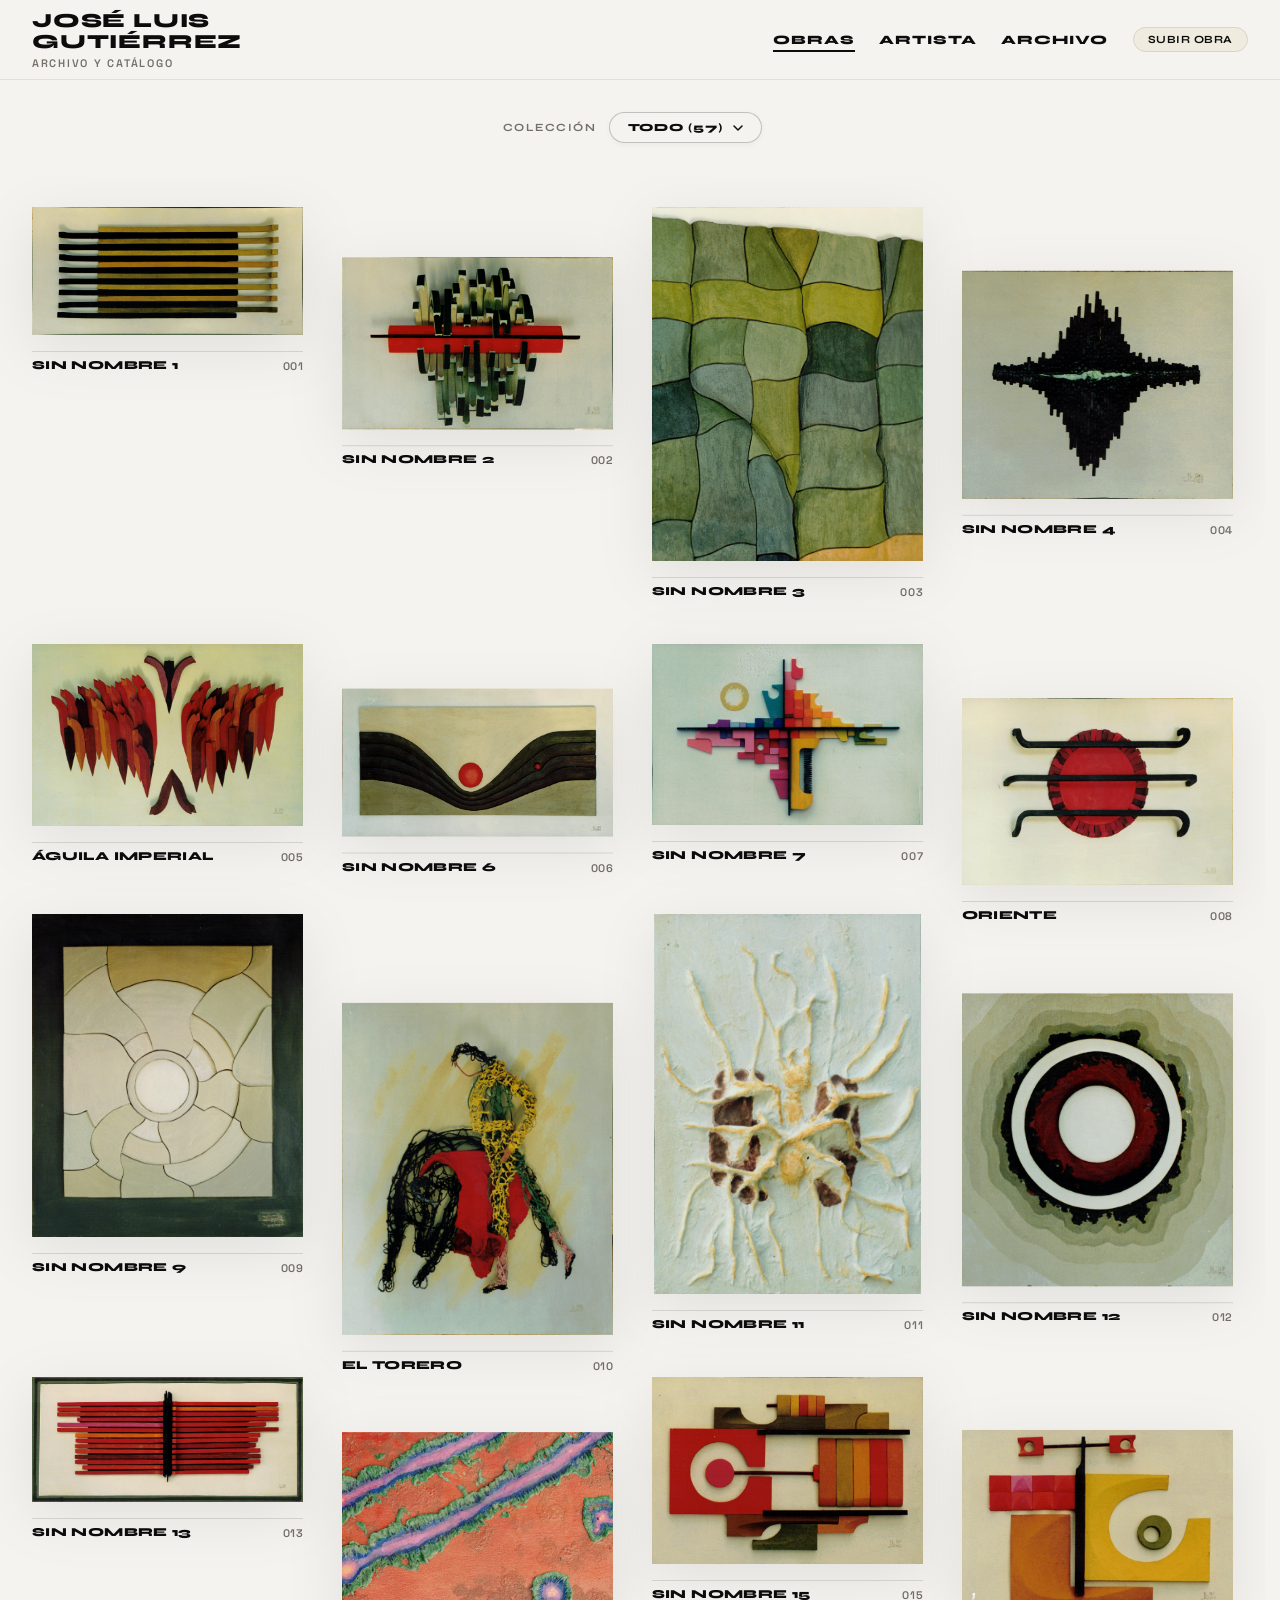
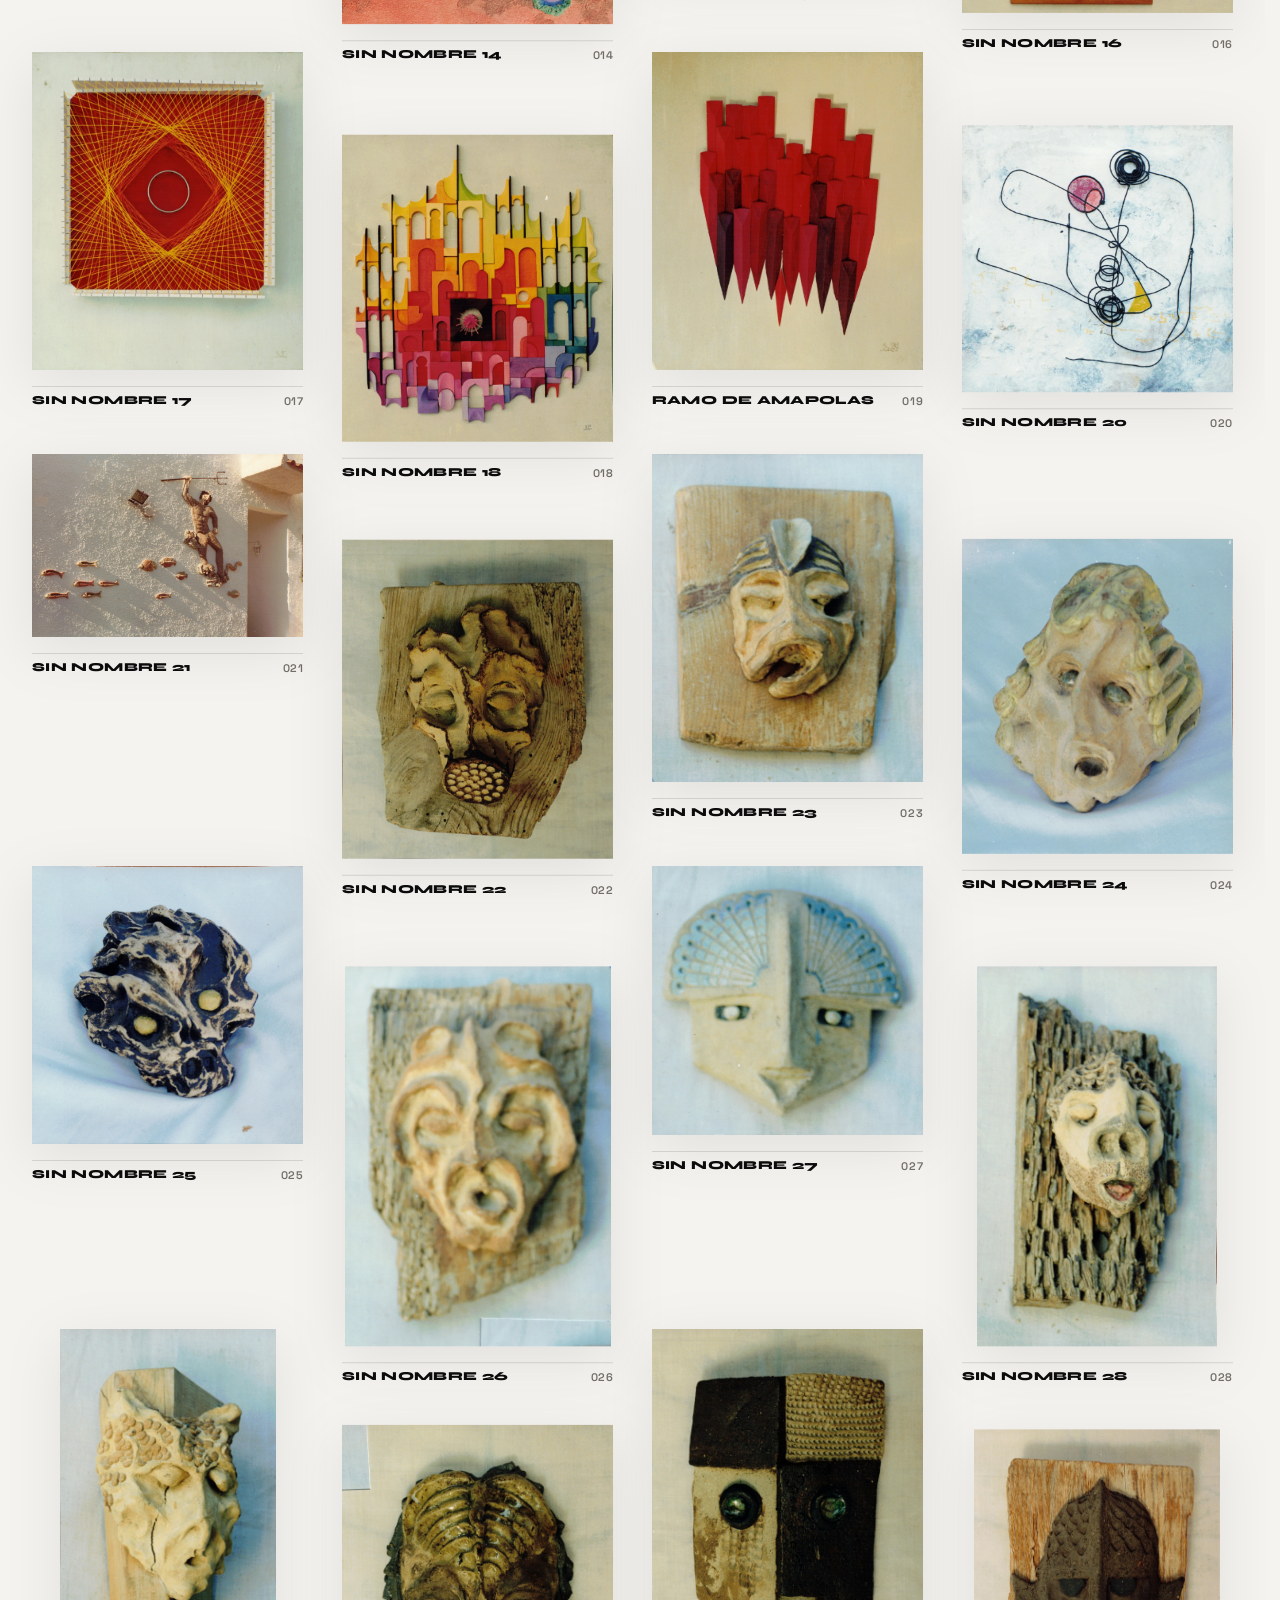
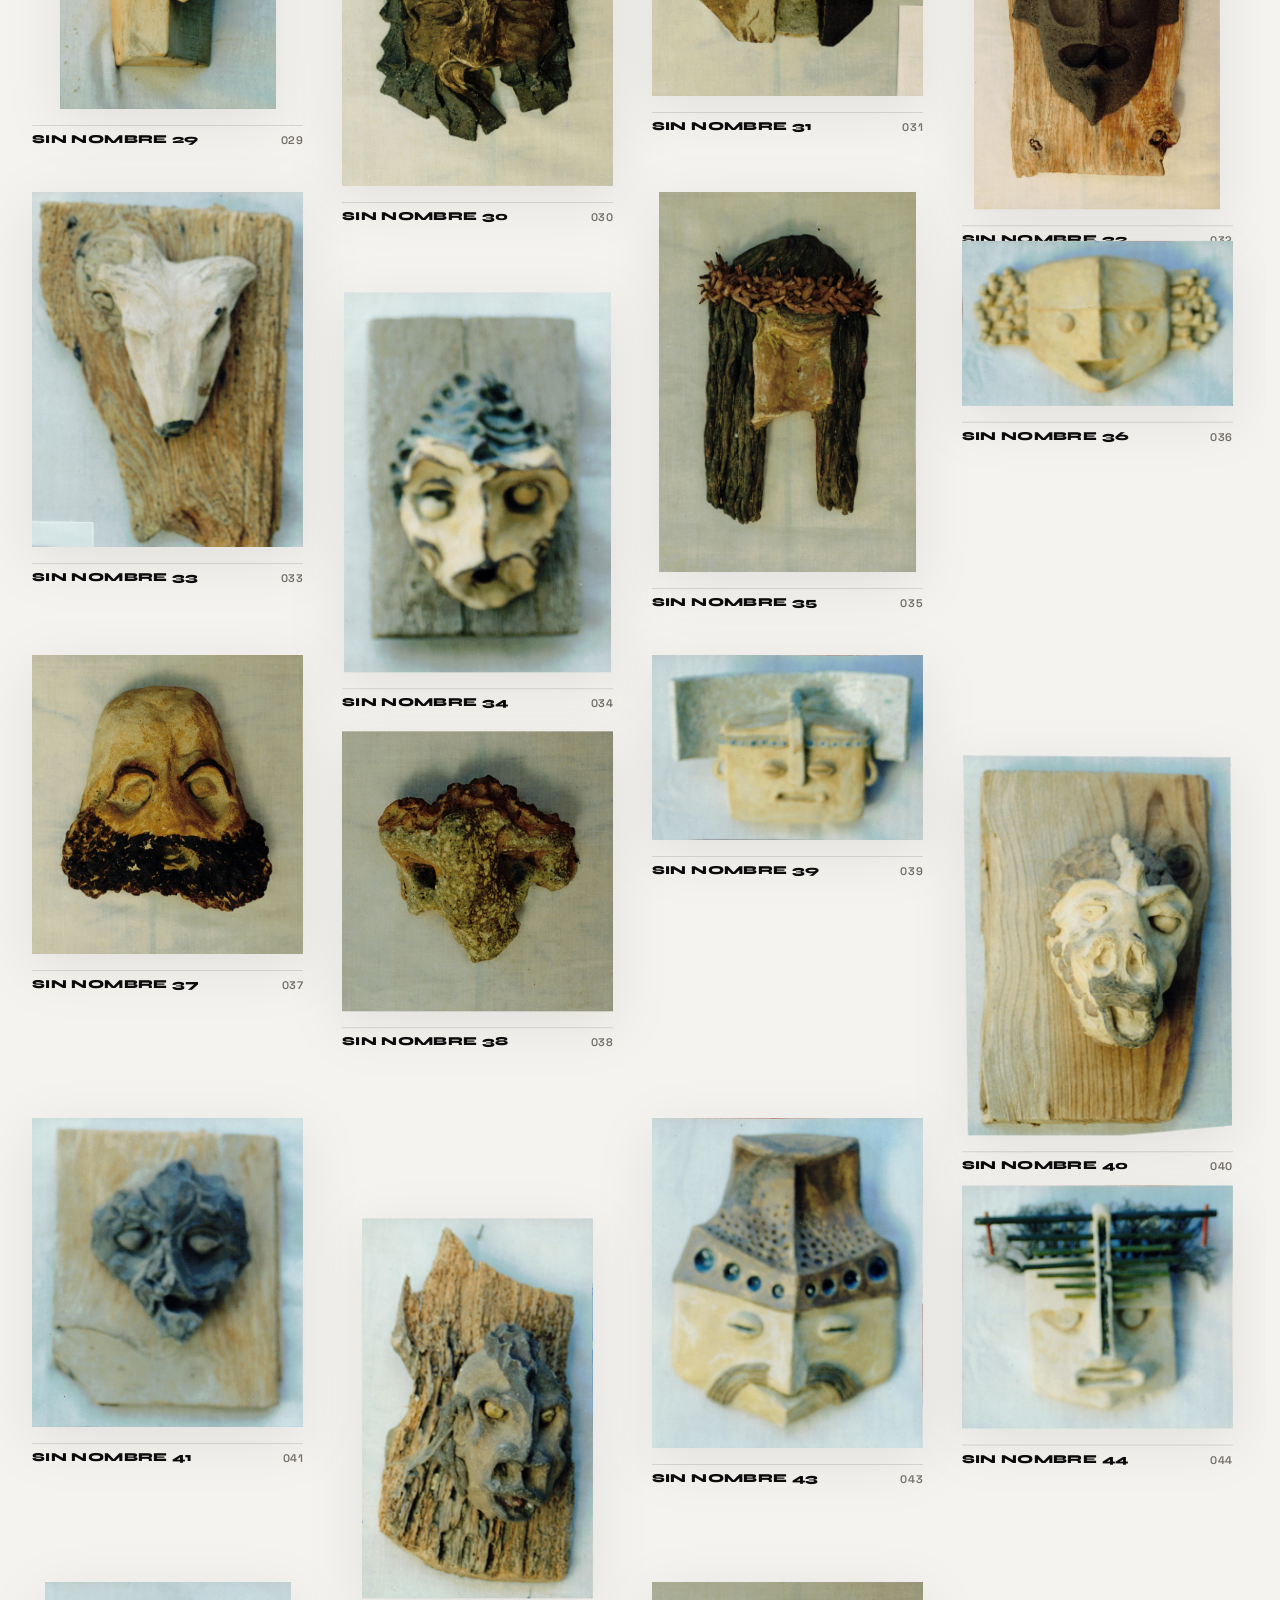
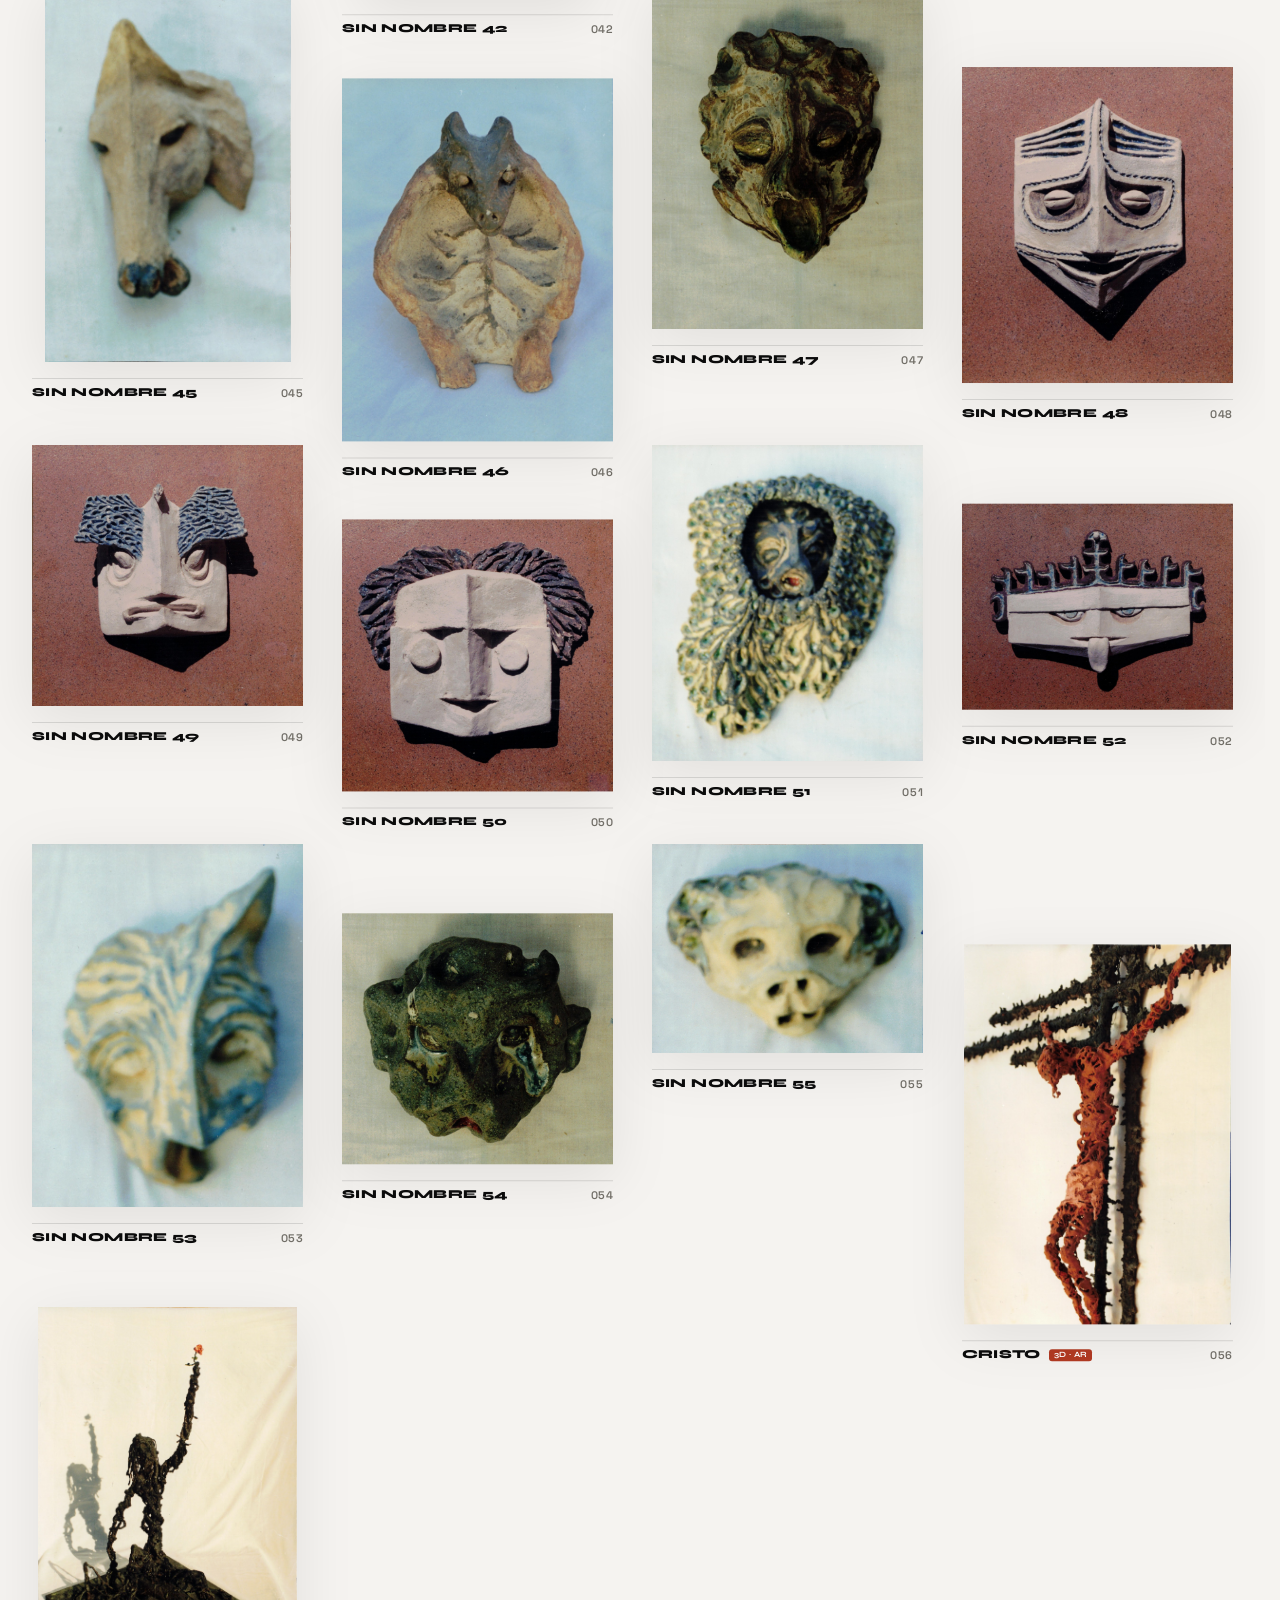
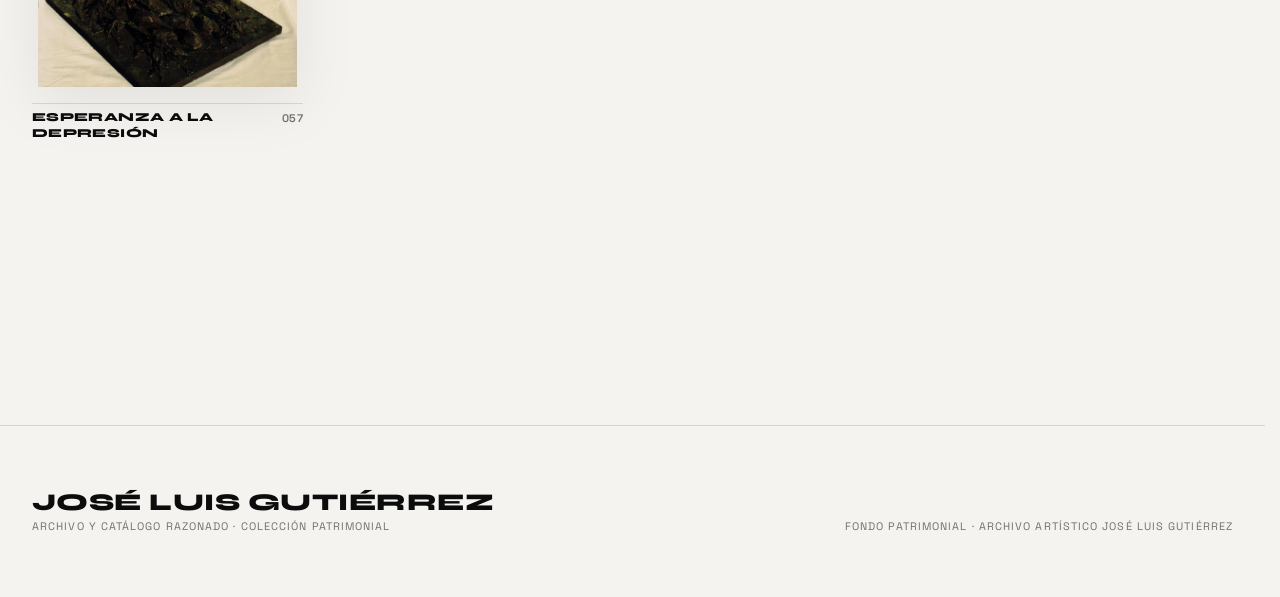
==== commit 59ebef2d: "fix: eliminar desplazamiento horizontal en movil y simplificar dropdown a Todo (v29)" ====
--- a/index.html
+++ b/index.html
@@ -5,7 +5,7 @@
   <meta name="viewport" content="width=device-width, initial-scale=1.0">
   <title>José Luis Gutiérrez — Escultor · Archivo & Catálogo Razonado</title>
   <meta name="description" content="Catálogo razonado y archivo escultórico del artista José Luis Gutiérrez. 38 obras maestras recuperadas y digitalizadas a 600 DPI.">
-  <link rel="stylesheet" href="site.css?v=20260907_v27">
+  <link rel="stylesheet" href="site.css?v=20260907_v29">
   <link rel="icon" type="image/svg+xml" href="data:image/svg+xml,<svg xmlns='http://www.w3.org/2000/svg' viewBox='0 0 100 100'><rect width='100' height='100' fill='%230C0C0C'/><text x='50' y='65' font-family='sans-serif' font-size='50' font-weight='bold' fill='%23F5F3F0' text-anchor='middle'>JLG</text></svg>">
   <script type="module" src="https://ajax.googleapis.com/ajax/libs/model-viewer/3.5.0/model-viewer.min.js"></script>
 </head>
@@ -63,7 +63,7 @@
         <div class="c-custom-dropdown" id="collectionDropdown">
           <span class="c-custom-dropdown__label">Colección</span>
           <button type="button" class="c-custom-dropdown__trigger" id="dropdownTrigger" aria-haspopup="listbox" aria-expanded="false">
-            <span class="c-custom-dropdown__selected" id="dropdownSelectedText">Todas las obras (57)</span>
+            <span class="c-custom-dropdown__selected" id="dropdownSelectedText">Todo (57)</span>
             <span class="c-custom-dropdown__arrow" aria-hidden="true">
               <svg width="10" height="6" viewBox="0 0 10 6" fill="none" xmlns="http://www.w3.org/2000/svg">
                 <path d="M1 1L5 5L9 1" stroke="currentColor" stroke-width="1.5" stroke-linecap="round" stroke-linejoin="round"/>
@@ -73,7 +73,7 @@
           
           <div class="c-custom-dropdown__menu" id="dropdownMenu" role="listbox" tabindex="-1">
             <div class="c-custom-dropdown__option is-selected" role="option" data-value="todas" aria-selected="true">
-              <span class="c-custom-dropdown__option-text">Todas las obras</span>
+              <span class="c-custom-dropdown__option-text">Todo</span>
               <span class="c-custom-dropdown__option-count" id="count-todas">57</span>
             </div>
             <div class="c-custom-dropdown__option" role="option" data-value="esculturas" aria-selected="false">
@@ -501,6 +501,6 @@
   </div>
 
   <!-- Scripts -->
-  <script src="site.js?v=20260907_v27"></script>
+  <script src="site.js?v=20260907_v29"></script>
 </body>
 </html>
--- a/site.css
+++ b/site.css
@@ -55,7 +55,9 @@
 }
 
 html {
-  scrollbar-gutter: stable;
+  width: 100%;
+  max-width: 100%;
+  overflow-x: hidden;
   font-size: 16px;
   background-color: var(--color-light);
   color: var(--color-dark);
@@ -63,16 +65,24 @@
   -webkit-font-smoothing: antialiased;
   -moz-osx-font-smoothing: grayscale;
   scroll-behavior: smooth;
-  overflow-x: clip;
+}
+
+@media (min-width: 992px) {
+  html {
+    scrollbar-gutter: stable;
+  }
 }
 
 body {
+  width: 100%;
+  max-width: 100%;
+  overflow-x: hidden;
   background-color: var(--color-light);
   color: var(--color-dark);
   min-height: 100vh;
   position: relative;
-  overflow-x: clip;
   text-rendering: optimizeLegibility;
+  -webkit-text-size-adjust: 100%;
 }
 
 /* Tipografía de catálogo */
@@ -243,14 +253,25 @@
 
   .main-view-container {
     padding-top: 92px;
+    width: 100%;
+    max-width: 100%;
+    box-sizing: border-box;
+    overflow-x: hidden;
   }
 
   .overview-intro {
-    padding: var(--space-1) var(--space-2) 0 !important;
+    padding: var(--space-1) 14px 0 !important;
+    width: 100%;
+    max-width: 100%;
+    box-sizing: border-box;
   }
 
   .c-element-overviewgrid {
-    padding-top: var(--space-2) !important;
+    padding: var(--space-2) 14px clamp(120px, 16vh, 200px) !important;
+    width: 100%;
+    max-width: 100%;
+    box-sizing: border-box;
+    overflow-x: hidden;
   }
 }
 
@@ -469,6 +490,10 @@
 .main-view-container {
   padding-top: calc(var(--header-height) + var(--space-2));
   min-height: 100vh;
+  width: 100%;
+  max-width: 100%;
+  box-sizing: border-box;
+  overflow-x: hidden;
 }
 
 /* Ocultar secciones inactivas */
@@ -515,7 +540,7 @@
   grid-template-columns: repeat(5, minmax(0, 1fr));
   column-gap: var(--col-gap);
   row-gap: var(--row-gap);
-  overflow-x: clip;
+  overflow-x: hidden;
   align-items: start;
 }
 
@@ -538,8 +563,13 @@
 @media (max-width: 660px) {
   .c-element-overviewgrid {
     grid-template-columns: repeat(2, minmax(0, 1fr));
-    --col-gap: 3.5vw;
+    --col-gap: 12px;
     --row-gap: 3vh;
+    padding: var(--space-2) 14px clamp(120px, 16vh, 200px) !important;
+    width: 100%;
+    max-width: 100%;
+    box-sizing: border-box;
+    overflow-x: hidden;
   }
 }
 
@@ -720,6 +750,9 @@
   align-items: center;
   position: relative;
   z-index: 80;
+  width: 100%;
+  max-width: 100%;
+  box-sizing: border-box;
 }
 
 .c-custom-dropdown {
@@ -727,6 +760,8 @@
   display: inline-flex;
   align-items: center;
   gap: 12px;
+  max-width: 100%;
+  flex-wrap: nowrap;
 }
 
 .c-custom-dropdown__label {
@@ -737,12 +772,13 @@
   letter-spacing: 0.14em;
   color: var(--color-muted);
   user-select: none;
+  white-space: nowrap;
 }
 
 .c-custom-dropdown__trigger {
   display: inline-flex;
   align-items: center;
-  gap: 12px;
+  gap: 10px;
   padding: 8px 18px;
   background: rgba(245, 243, 240, 0.95);
   border: 1px solid rgba(12, 12, 12, 0.22);
@@ -751,6 +787,9 @@
   outline: none;
   transition: all 0.25s var(--cubic);
   box-shadow: 0 2px 6px rgba(0, 0, 0, 0.04);
+  white-space: nowrap;
+  max-width: 100%;
+  box-sizing: border-box;
 }
 
 .c-custom-dropdown__trigger:hover {
@@ -773,6 +812,9 @@
   letter-spacing: 0.08em;
   color: var(--color-dark);
   line-height: 1.2;
+  white-space: nowrap;
+  overflow: hidden;
+  text-overflow: ellipsis;
 }
 
 .c-custom-dropdown__arrow {
@@ -781,6 +823,7 @@
   justify-content: center;
   color: var(--color-dark);
   transition: transform 0.3s cubic-bezier(0.16, 1, 0.3, 1);
+  flex-shrink: 0;
 }
 
 .c-custom-dropdown.is-open .c-custom-dropdown__arrow {
@@ -793,7 +836,7 @@
   top: calc(100% + 8px);
   left: 50%;
   transform: translateX(-50%) translateY(-6px);
-  min-width: 290px;
+  min-width: 260px;
   background: rgba(245, 243, 240, 0.98);
   backdrop-filter: blur(20px);
   -webkit-backdrop-filter: blur(20px);
@@ -809,6 +852,7 @@
   display: flex;
   flex-direction: column;
   gap: 4px;
+  box-sizing: border-box;
 }
 
 .c-custom-dropdown.is-open .c-custom-dropdown__menu {
@@ -866,15 +910,37 @@
 }
 
 @media (max-width: 680px) {
+  .overview-intro {
+    padding: var(--space-2) 14px var(--space-2) !important;
+  }
+
   .c-custom-dropdown {
+    gap: 0;
+    max-width: 100%;
+    justify-content: center;
+  }
+
+  .c-custom-dropdown__label {
+    display: none; /* Simplifica en móvil: el botón ya indica la selección y evita el salto de línea */
+  }
+
+  .c-custom-dropdown__trigger {
+    padding: 7px 16px;
+    font-size: 11px;
     gap: 8px;
+    box-shadow: 0 1px 4px rgba(0, 0, 0, 0.05);
+  }
+
+  .c-custom-dropdown__selected {
+    font-size: 11px;
   }
 
   .c-custom-dropdown__menu {
     left: 50%;
     transform: translateX(-50%) translateY(-6px);
-    width: calc(100vw - 32px);
-    max-width: 320px;
+    width: min(280px, calc(100vw - 28px));
+    max-width: calc(100vw - 28px);
+    min-width: 0;
   }
 
   .c-custom-dropdown.is-open .c-custom-dropdown__menu {
@@ -2182,12 +2248,17 @@
    CURSOR PERSONALIZADO DINÁMICO (Gregor Collienne Style)
    Oculta el cursor nativo del ratón en escritorio y deja solo el puntito integrado
    ========================================================================== */
+.custom-cursor {
+  display: none !important;
+}
+
 @media (pointer: fine) {
   html, body, *, *::before, *::after {
     cursor: none !important;
   }
 
   .custom-cursor {
+    display: flex !important;
     position: fixed;
     top: 0;
     left: 0;
@@ -2199,7 +2270,6 @@
     z-index: 99999;
     transform: translate(-50%, -50%);
     transition: width 0.25s var(--cubic), height 0.25s var(--cubic), background-color 0.2s ease, border-color 0.2s ease, opacity 0.2s ease, transform 0.1s ease;
-    display: flex;
     align-items: center;
     justify-content: center;
     opacity: 0;
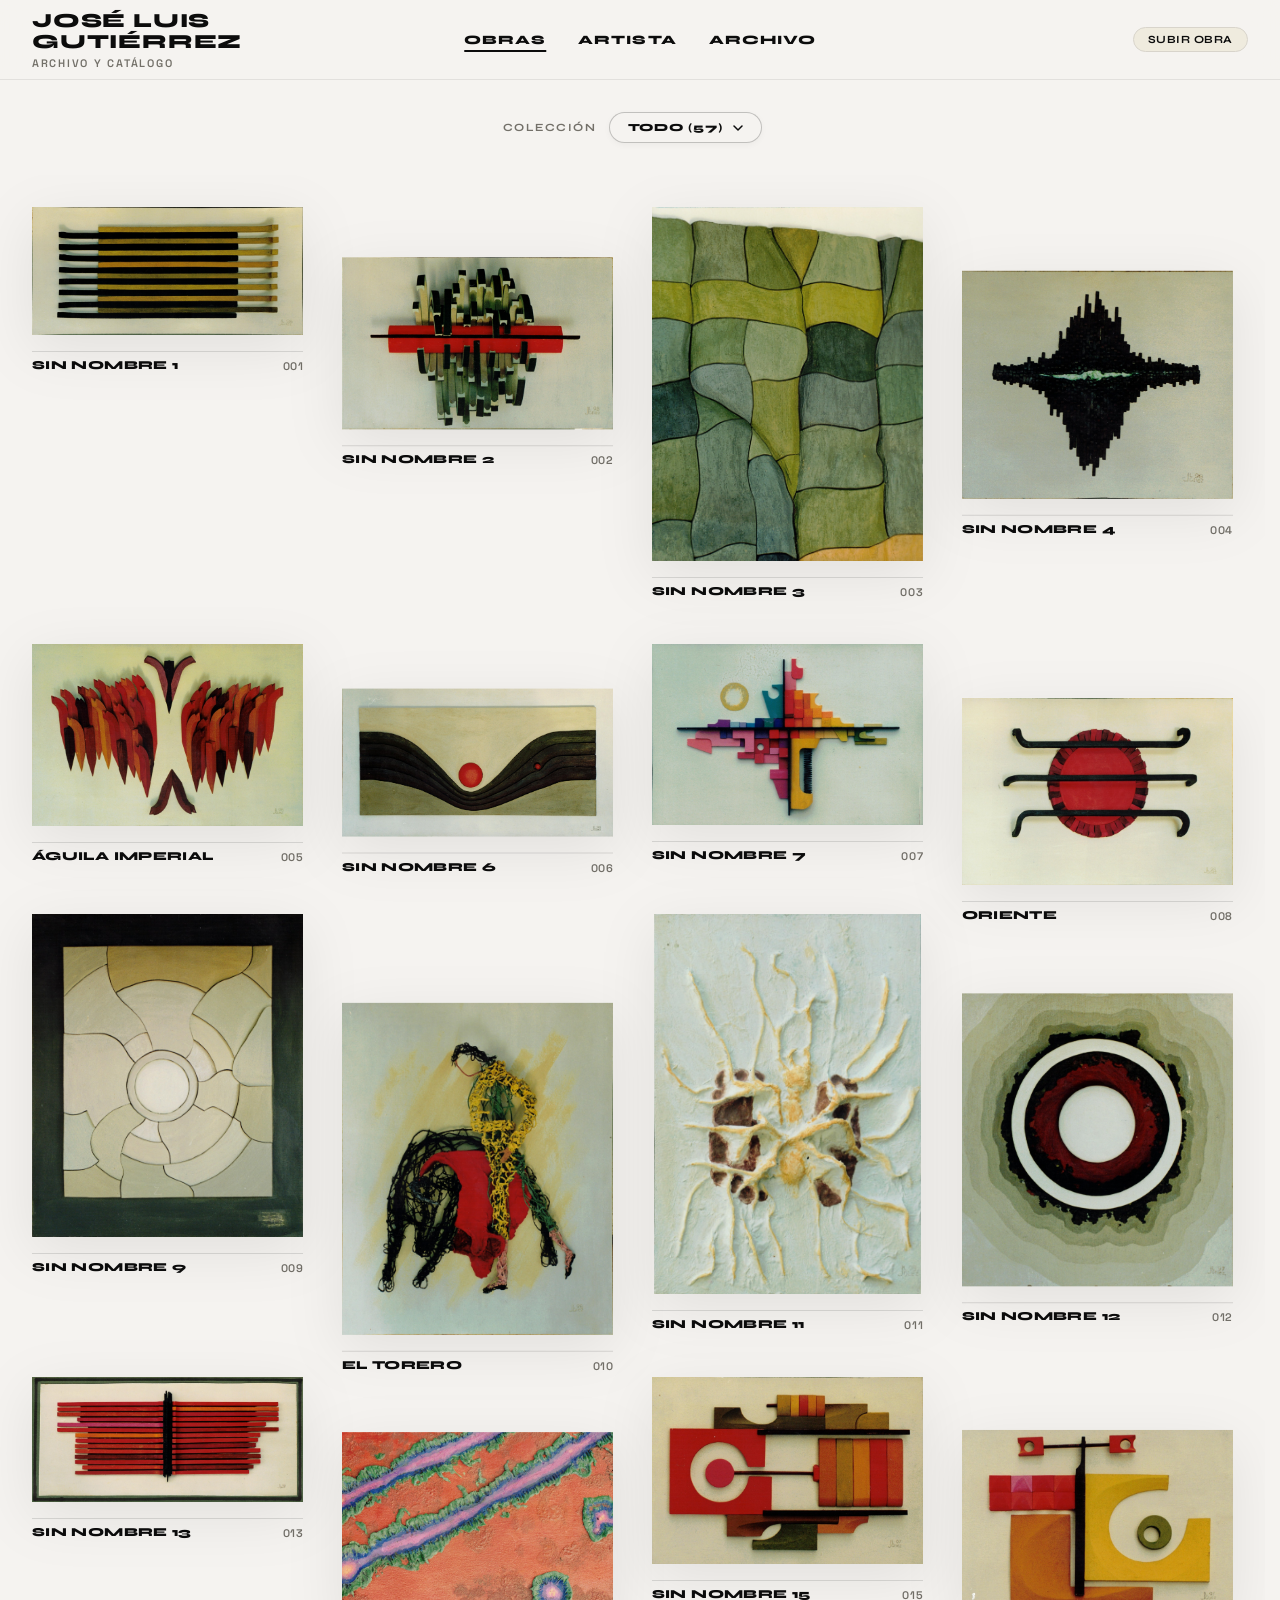
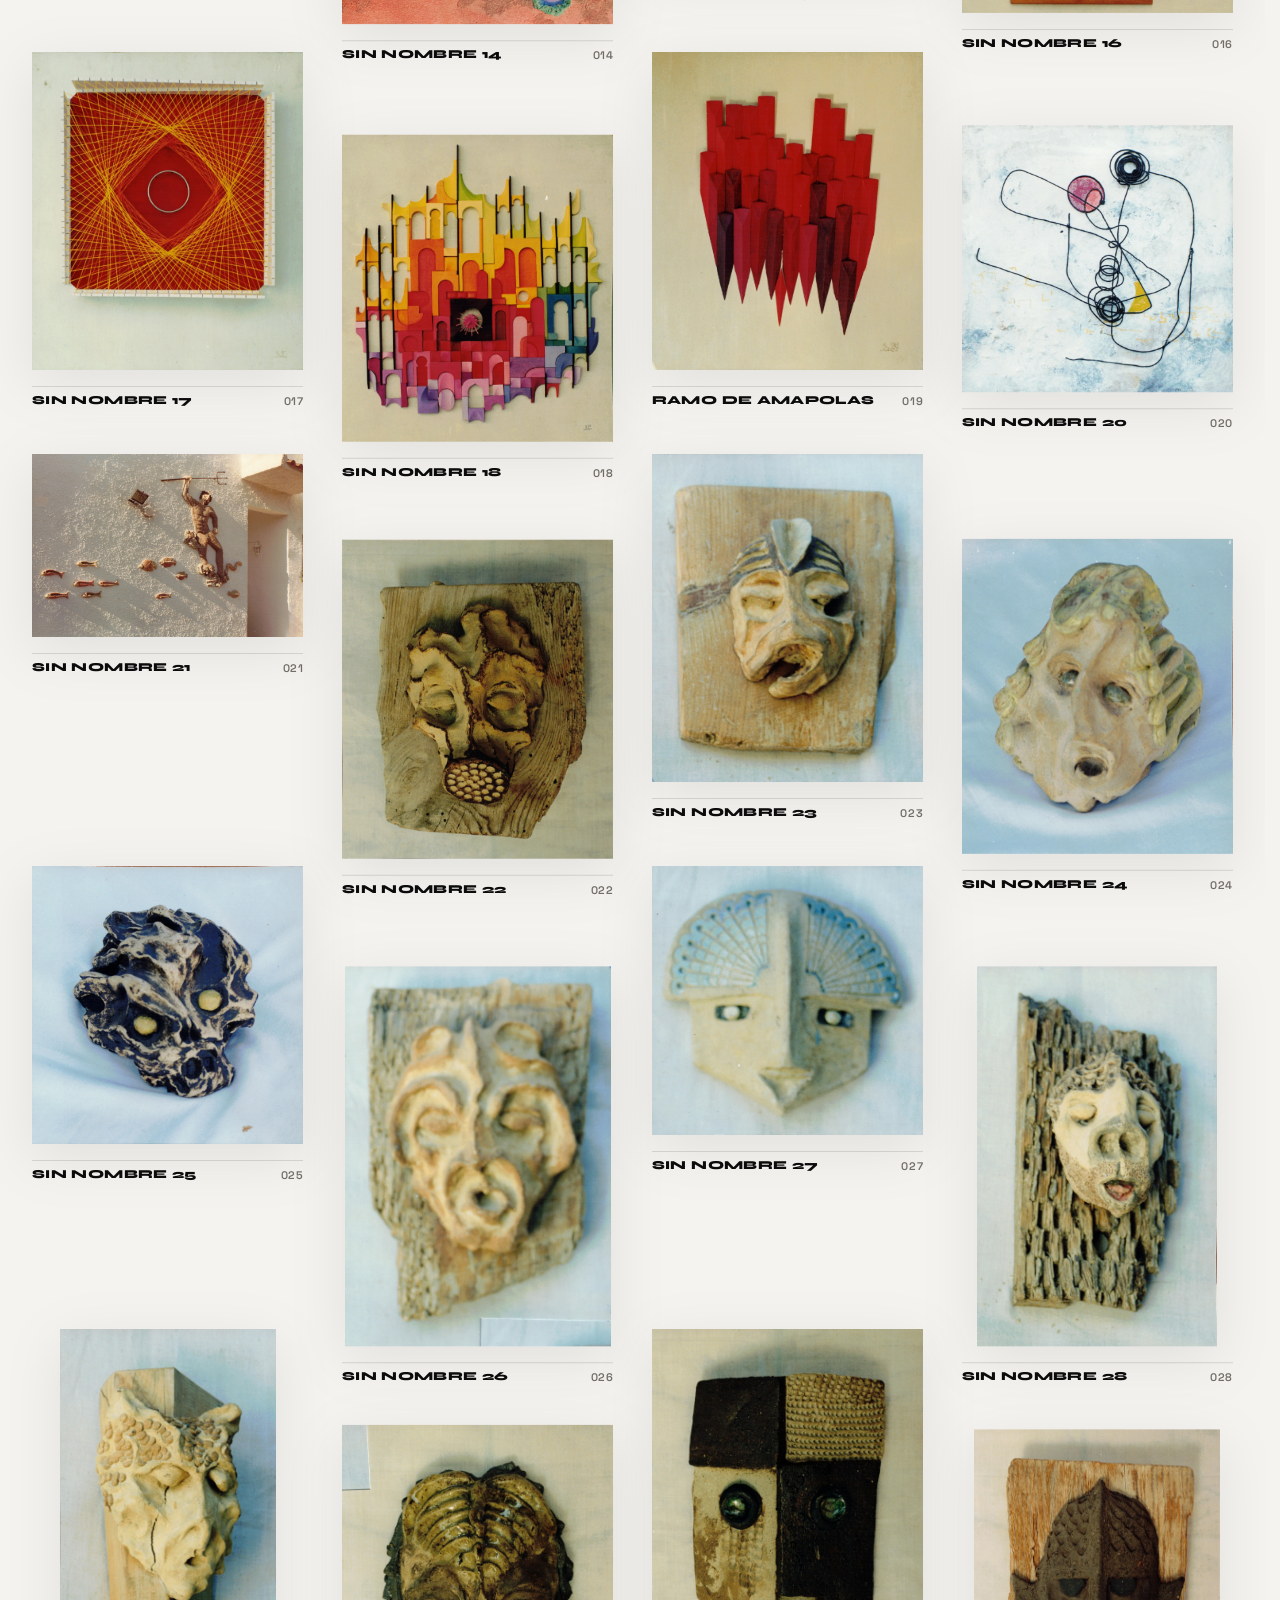
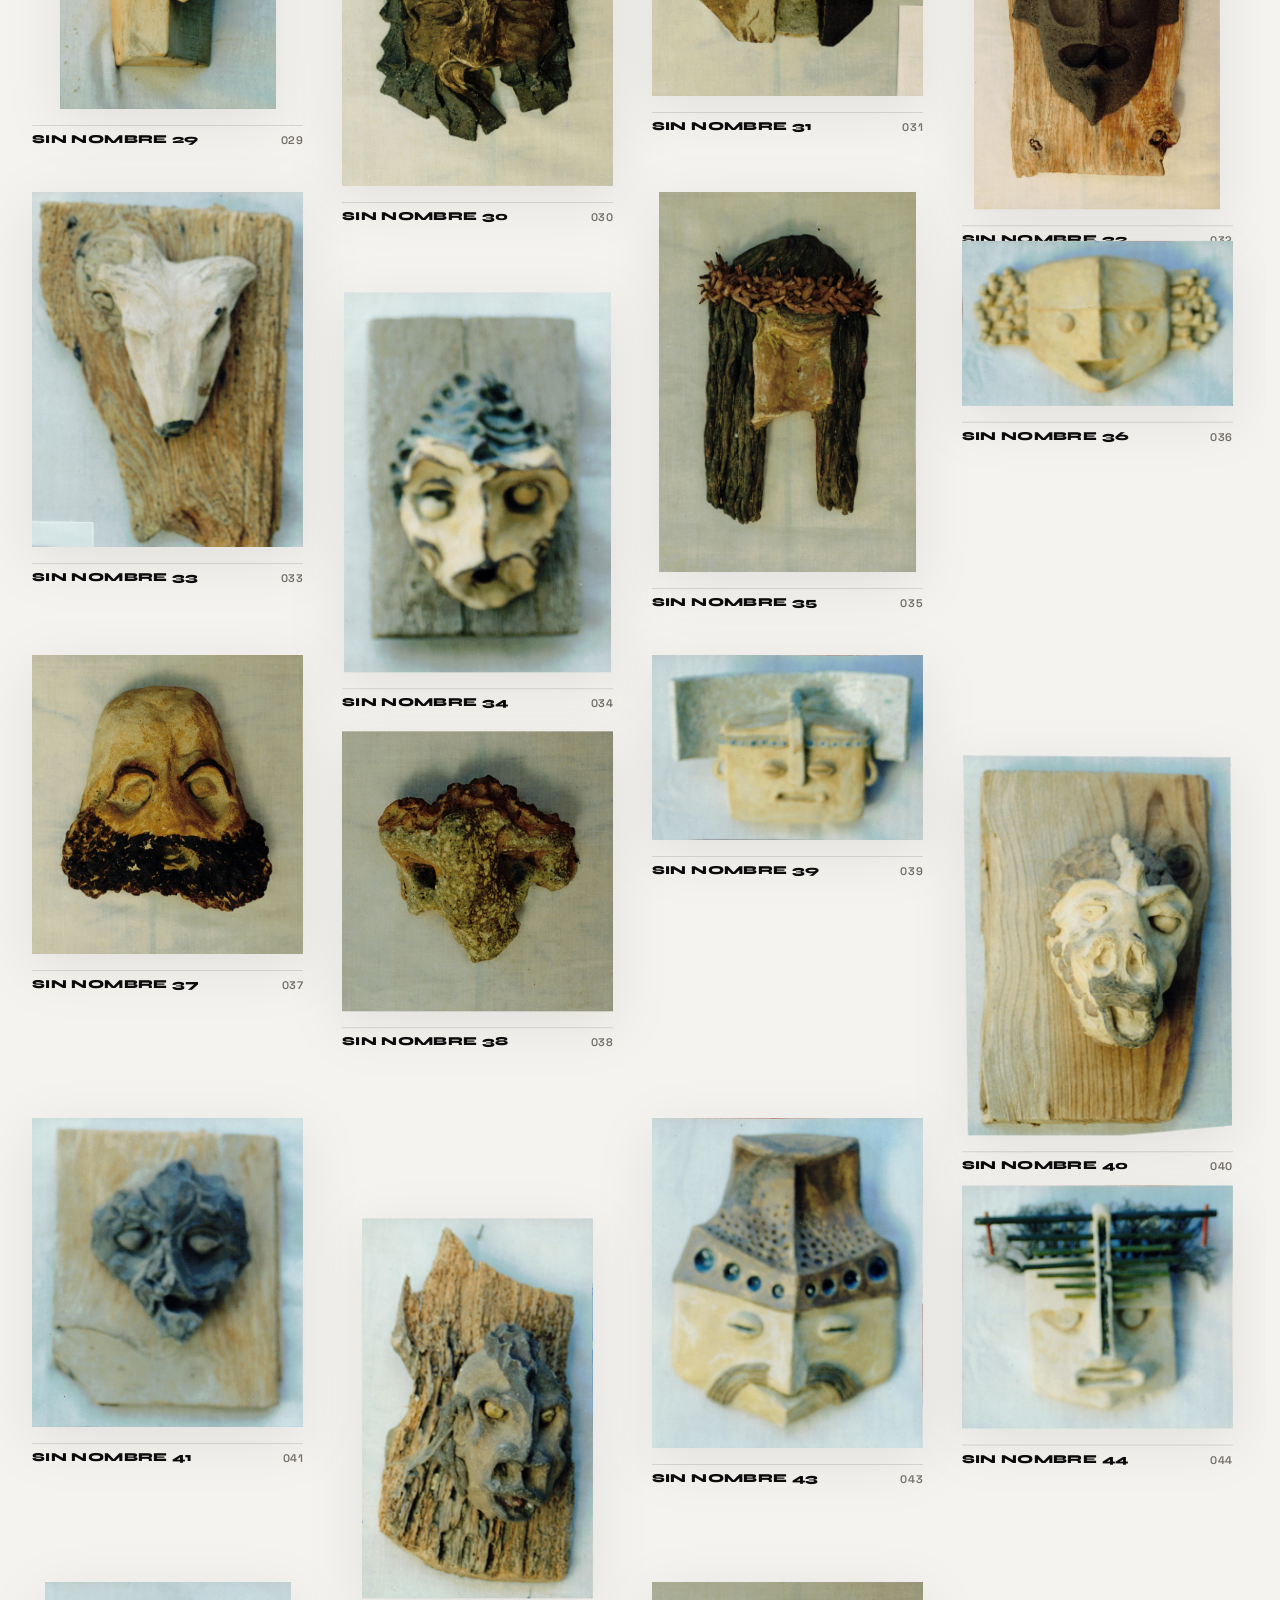
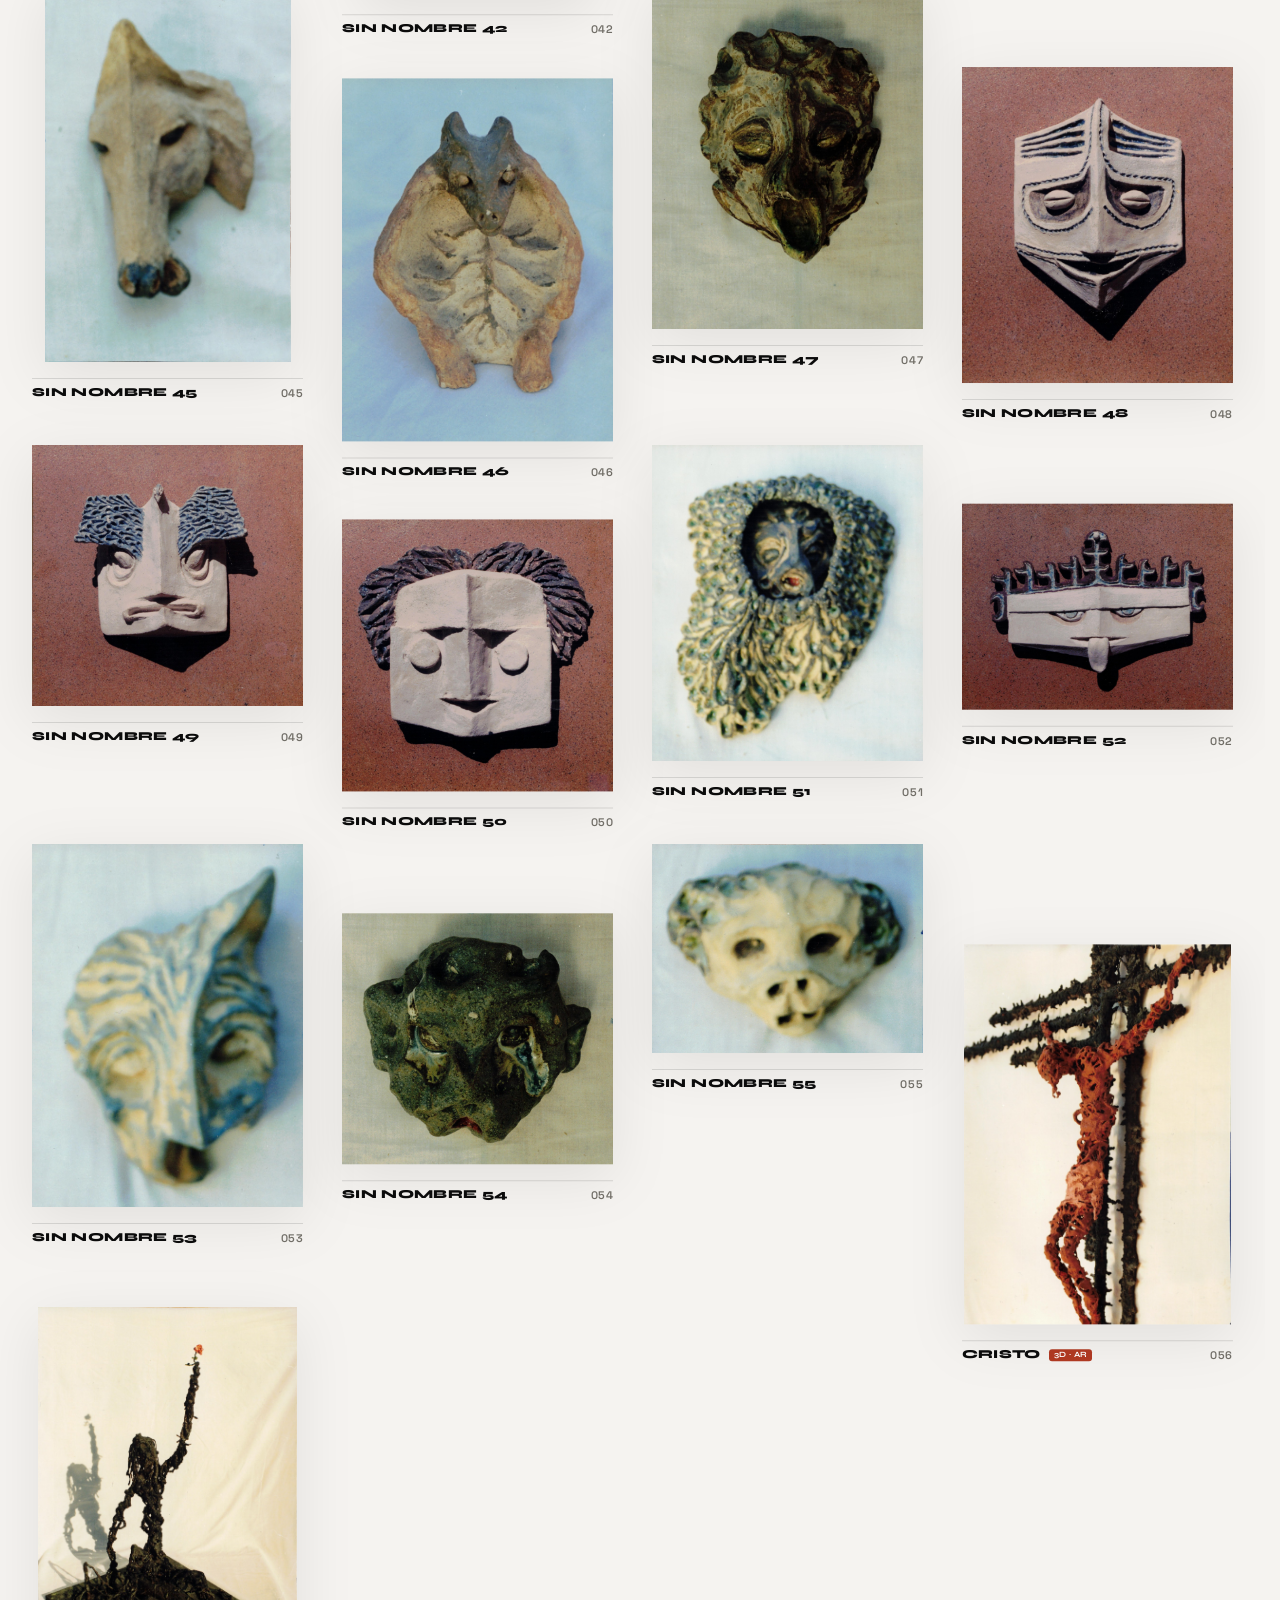
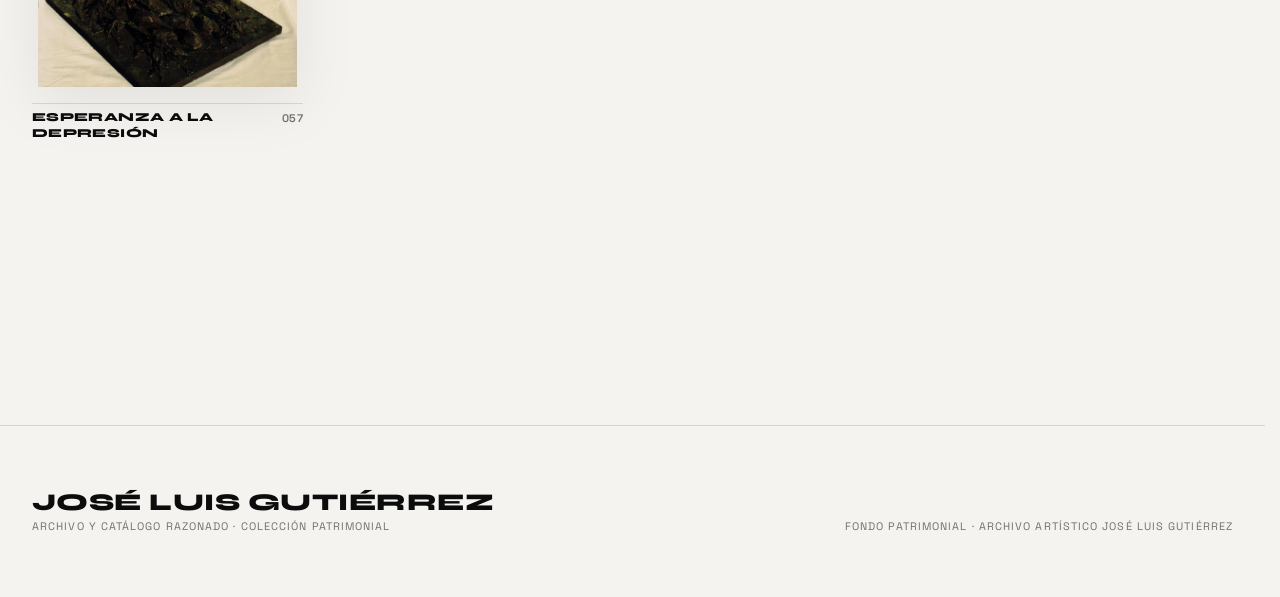
==== commit 043cd014: "style: centrar navegacion obras artista archivo y distribuir en 3 columnas horizonte en movil (v30)" ====
--- a/index.html
+++ b/index.html
@@ -5,7 +5,7 @@
   <meta name="viewport" content="width=device-width, initial-scale=1.0">
   <title>José Luis Gutiérrez — Escultor · Archivo & Catálogo Razonado</title>
   <meta name="description" content="Catálogo razonado y archivo escultórico del artista José Luis Gutiérrez. 38 obras maestras recuperadas y digitalizadas a 600 DPI.">
-  <link rel="stylesheet" href="site.css?v=20260907_v29">
+  <link rel="stylesheet" href="site.css?v=20260907_v30">
   <link rel="icon" type="image/svg+xml" href="data:image/svg+xml,<svg xmlns='http://www.w3.org/2000/svg' viewBox='0 0 100 100'><rect width='100' height='100' fill='%230C0C0C'/><text x='50' y='65' font-family='sans-serif' font-size='50' font-weight='bold' fill='%23F5F3F0' text-anchor='middle'>JLG</text></svg>">
   <script type="module" src="https://ajax.googleapis.com/ajax/libs/model-viewer/3.5.0/model-viewer.min.js"></script>
 </head>
@@ -501,6 +501,6 @@
   </div>
 
   <!-- Scripts -->
-  <script src="site.js?v=20260907_v29"></script>
+  <script src="site.js?v=20260907_v30"></script>
 </body>
 </html>
--- a/site.css
+++ b/site.css
@@ -158,14 +158,16 @@
   margin-top: 4px;
 }
 
-/* Píldoras de vista rápida central / derecha */
+/* Píldoras de navegación rápida: centradas con espaciado uniforme */
 .c-header__nav-quick {
   pointer-events: all;
   display: flex;
   align-items: center;
-  gap: var(--space-3);
-  order: 2;
-  margin-left: auto;
+  gap: var(--space-4);
+  position: absolute;
+  left: 50%;
+  transform: translateX(-50%);
+  margin: 0;
 }
 
 @media (max-width: 860px) and (min-width: 681px) {
@@ -174,8 +176,11 @@
     height: 68px;
   }
   .c-header__nav-quick {
+    position: static;
+    transform: none;
     display: flex;
-    gap: var(--space-2);
+    gap: var(--space-3);
+    margin: 0 auto;
   }
   .c-header__link {
     font-size: 12px;
@@ -183,7 +188,7 @@
     padding: 4px;
   }
   .c-header__btn-colaborar {
-    margin-left: var(--space-2);
+    margin-left: 0;
     padding: 5px 11px;
     font-size: 10.5px;
   }
@@ -200,6 +205,8 @@
     align-items: center;
     gap: 6px 12px;
     box-sizing: border-box;
+    width: 100%;
+    max-width: 100%;
   }
 
   .c-header__brand {
@@ -232,23 +239,29 @@
   }
 
   .c-header__nav-quick {
+    position: static;
+    transform: none;
     grid-column: 1 / -1;
     grid-row: 2;
     width: 100%;
-    margin-left: 0;
+    margin: 0;
     order: initial;
-    display: flex;
+    display: grid;
+    grid-template-columns: repeat(3, 1fr);
     align-items: center;
-    justify-content: flex-start;
-    gap: 22px;
-    padding-top: 6px;
+    justify-items: center;
+    gap: 0;
+    padding-top: 7px;
+    padding-bottom: 2px;
     border-top: 1px solid rgba(12, 12, 12, 0.08);
   }
 
   .c-header__link {
     font-size: 12px;
     letter-spacing: 0.08em;
-    padding: 2px 0;
+    padding: 3px 0;
+    display: inline-block;
+    text-align: center;
   }
 
   .main-view-container {
@@ -2872,7 +2885,7 @@
    ========================================================================== */
 .c-header__btn-colaborar {
   order: 3;
-  margin-left: var(--space-3);
+  margin-left: auto;
   display: inline-flex;
   align-items: center;
   gap: 6px;
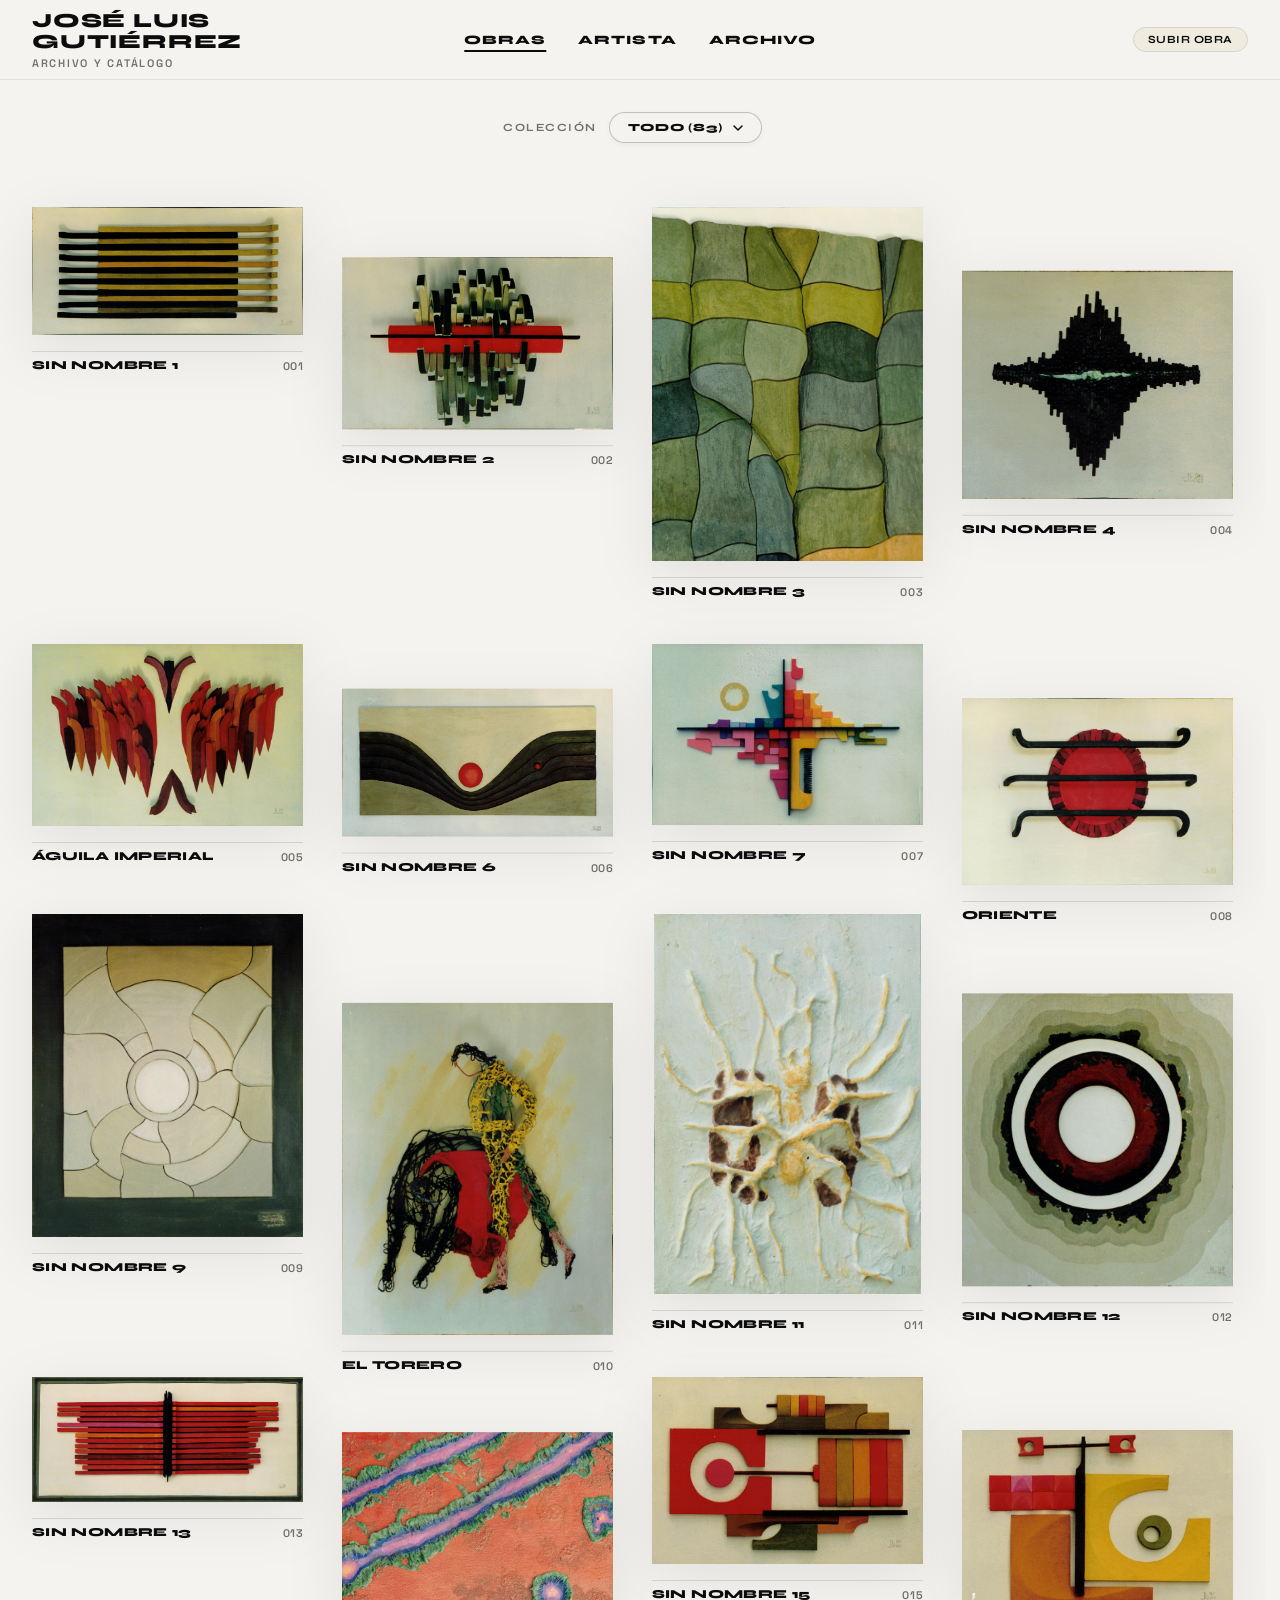
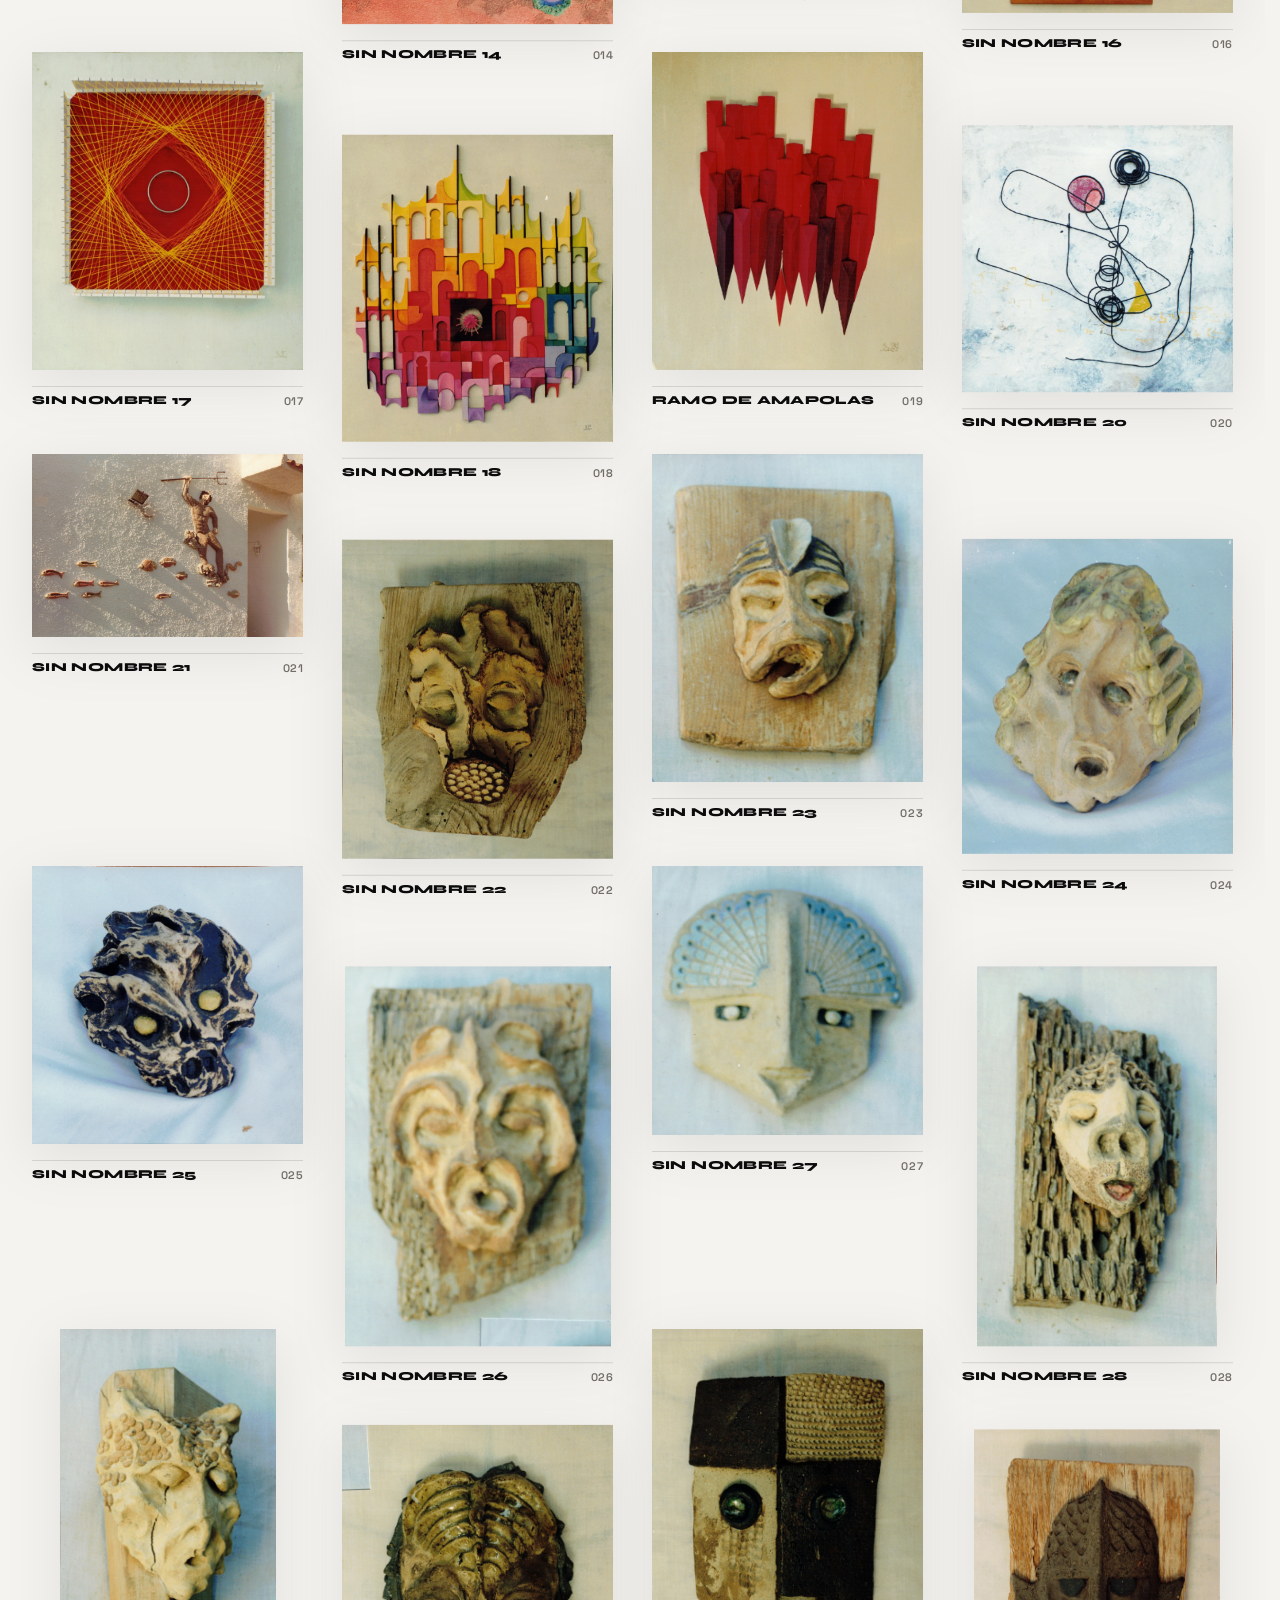
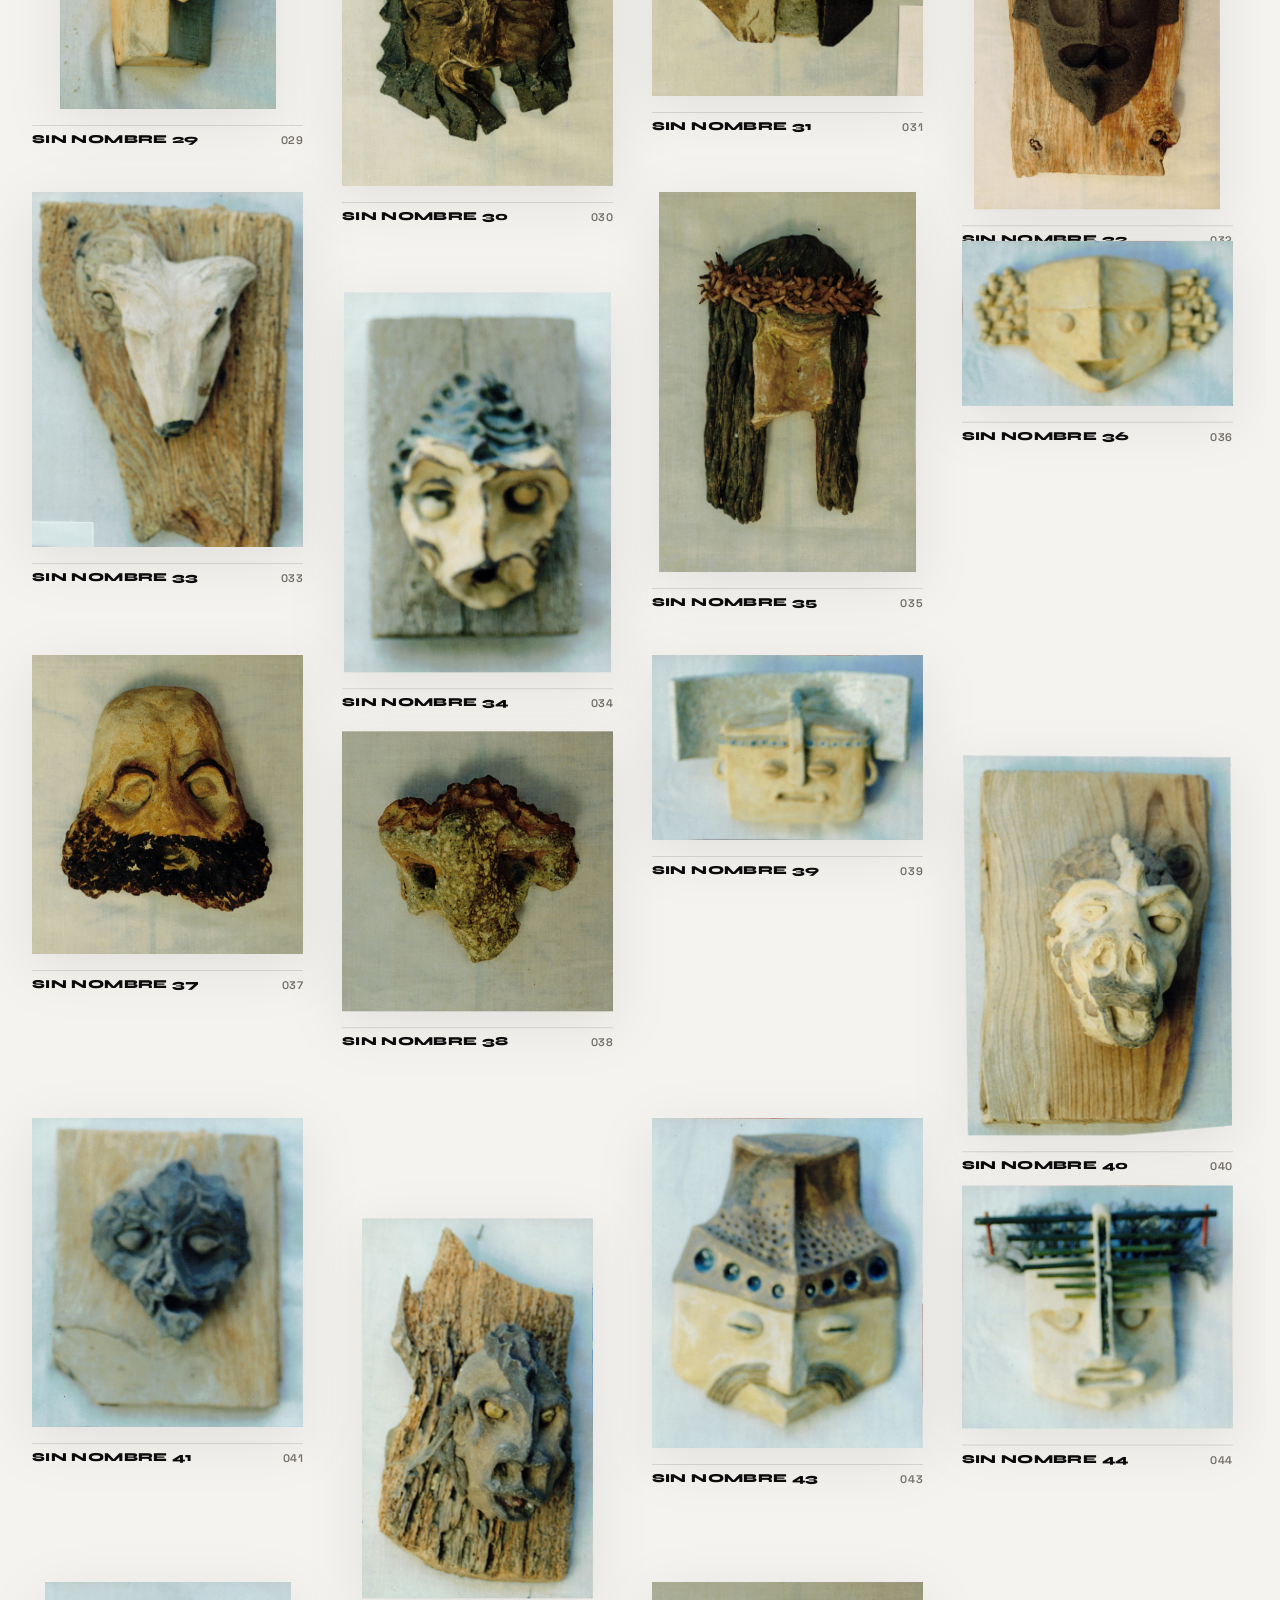
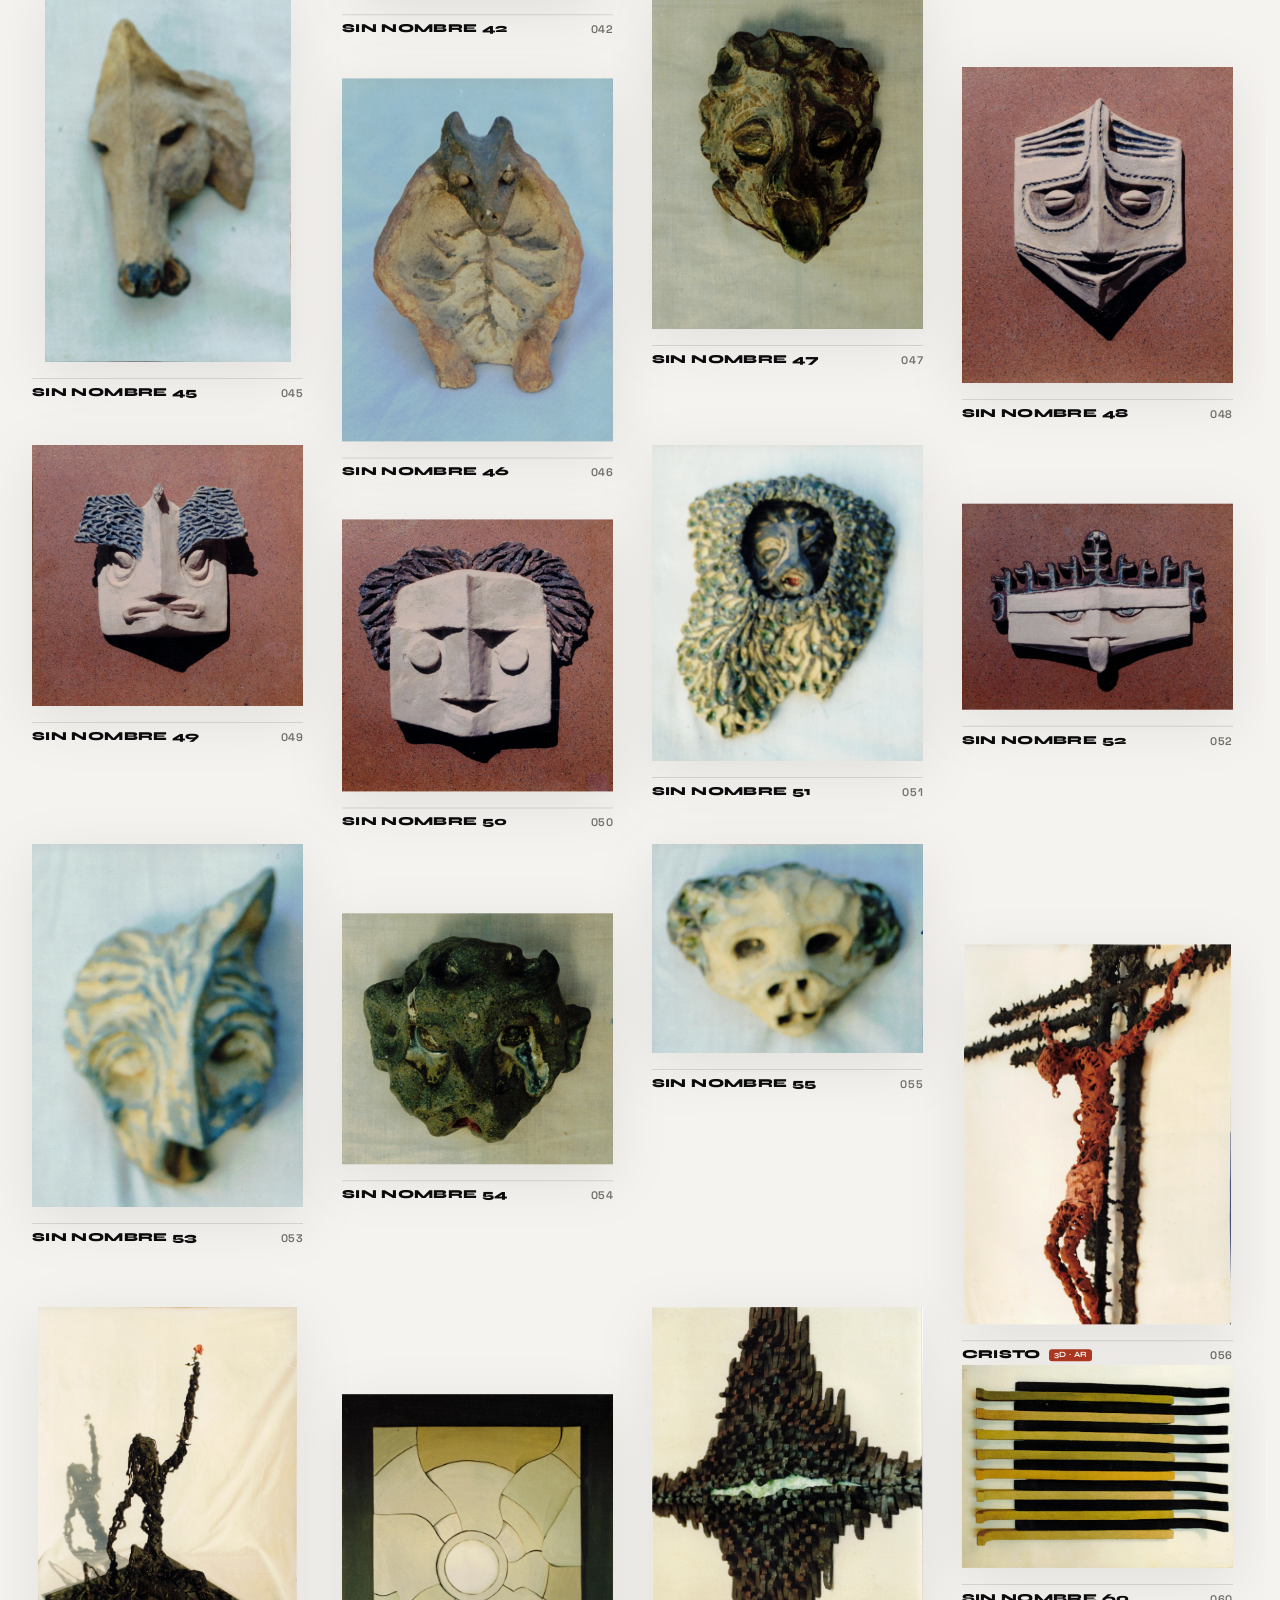
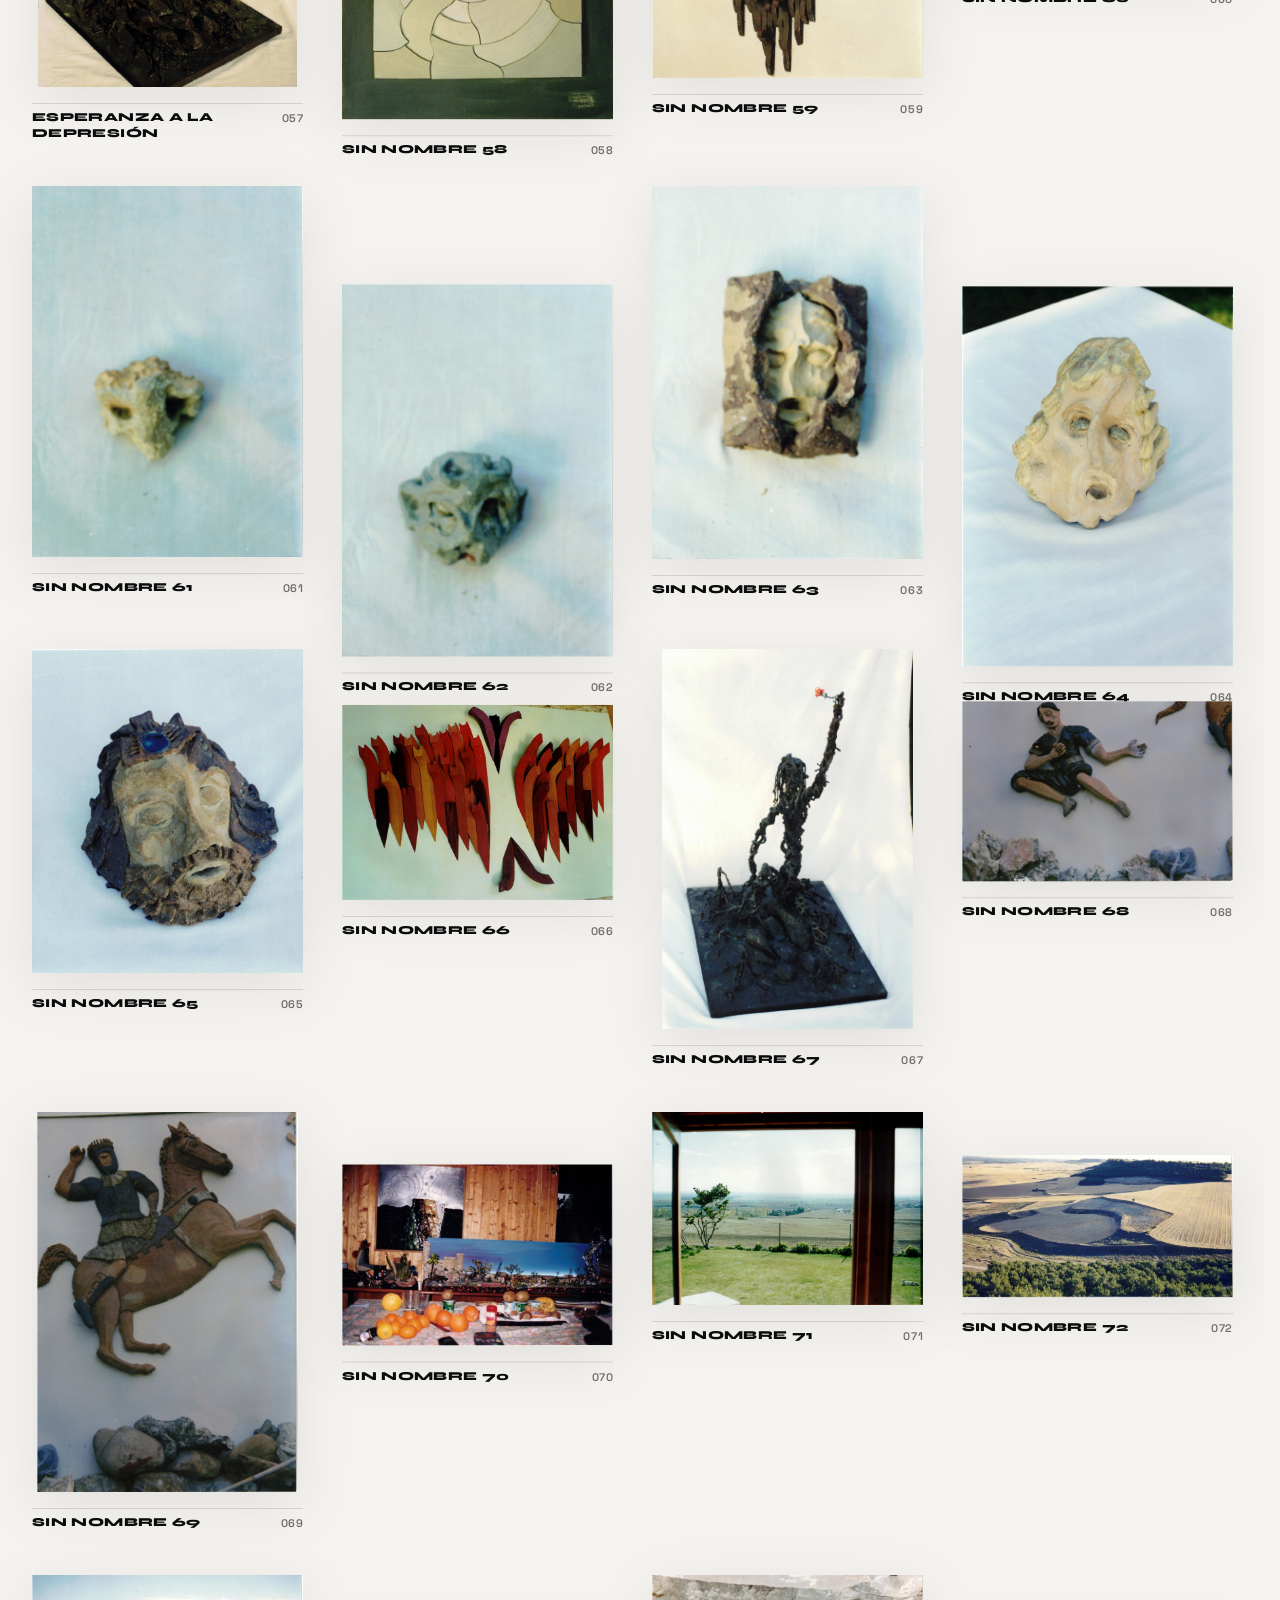
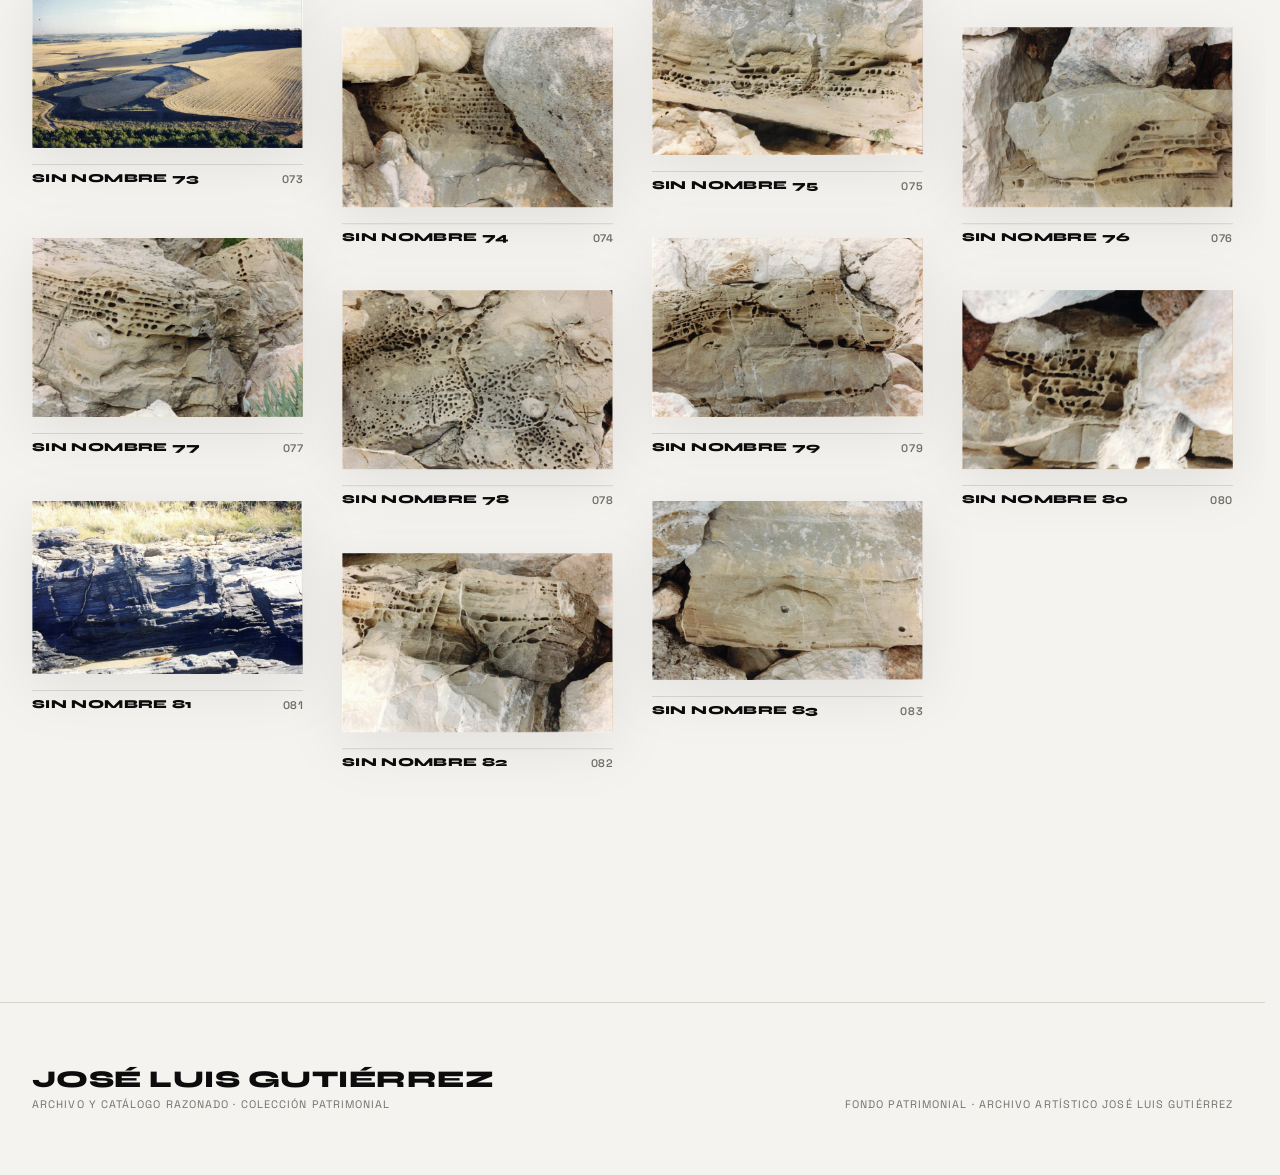
==== commit e14e3e56: "Integrar fotos sueltas recortadas, 13 obras nuevas, inspiracion y ampliacion de 9 obras existentes" ====
--- a/index.html
+++ b/index.html
@@ -63,7 +63,7 @@
         <div class="c-custom-dropdown" id="collectionDropdown">
           <span class="c-custom-dropdown__label">Colección</span>
           <button type="button" class="c-custom-dropdown__trigger" id="dropdownTrigger" aria-haspopup="listbox" aria-expanded="false">
-            <span class="c-custom-dropdown__selected" id="dropdownSelectedText">Todo (57)</span>
+            <span class="c-custom-dropdown__selected" id="dropdownSelectedText">Todo (83)</span>
             <span class="c-custom-dropdown__arrow" aria-hidden="true">
               <svg width="10" height="6" viewBox="0 0 10 6" fill="none" xmlns="http://www.w3.org/2000/svg">
                 <path d="M1 1L5 5L9 1" stroke="currentColor" stroke-width="1.5" stroke-linecap="round" stroke-linejoin="round"/>
@@ -74,19 +74,23 @@
           <div class="c-custom-dropdown__menu" id="dropdownMenu" role="listbox" tabindex="-1">
             <div class="c-custom-dropdown__option is-selected" role="option" data-value="todas" aria-selected="true">
               <span class="c-custom-dropdown__option-text">Todo</span>
-              <span class="c-custom-dropdown__option-count" id="count-todas">57</span>
+              <span class="c-custom-dropdown__option-count" id="count-todas">83</span>
             </div>
             <div class="c-custom-dropdown__option" role="option" data-value="esculturas" aria-selected="false">
               <span class="c-custom-dropdown__option-text">Cuadros con relieve</span>
-              <span class="c-custom-dropdown__option-count" id="count-esculturas">21</span>
+              <span class="c-custom-dropdown__option-count" id="count-esculturas">28</span>
             </div>
             <div class="c-custom-dropdown__option" role="option" data-value="mascaras" aria-selected="false">
               <span class="c-custom-dropdown__option-text">Colección de Máscaras</span>
-              <span class="c-custom-dropdown__option-count" id="count-mascaras">34</span>
+              <span class="c-custom-dropdown__option-count" id="count-mascaras">37</span>
             </div>
             <div class="c-custom-dropdown__option" role="option" data-value="volumetricas" aria-selected="false">
               <span class="c-custom-dropdown__option-text">Figuras Volumétricas</span>
-              <span class="c-custom-dropdown__option-count" id="count-volumetricas">2</span>
+              <span class="c-custom-dropdown__option-count" id="count-volumetricas">5</span>
+            </div>
+            <div class="c-custom-dropdown__option" role="option" data-value="paisaje" aria-selected="false">
+              <span class="c-custom-dropdown__option-text">Paisaje e Inspiración</span>
+              <span class="c-custom-dropdown__option-count" id="count-paisaje">13</span>
             </div>
           </div>
         </div>
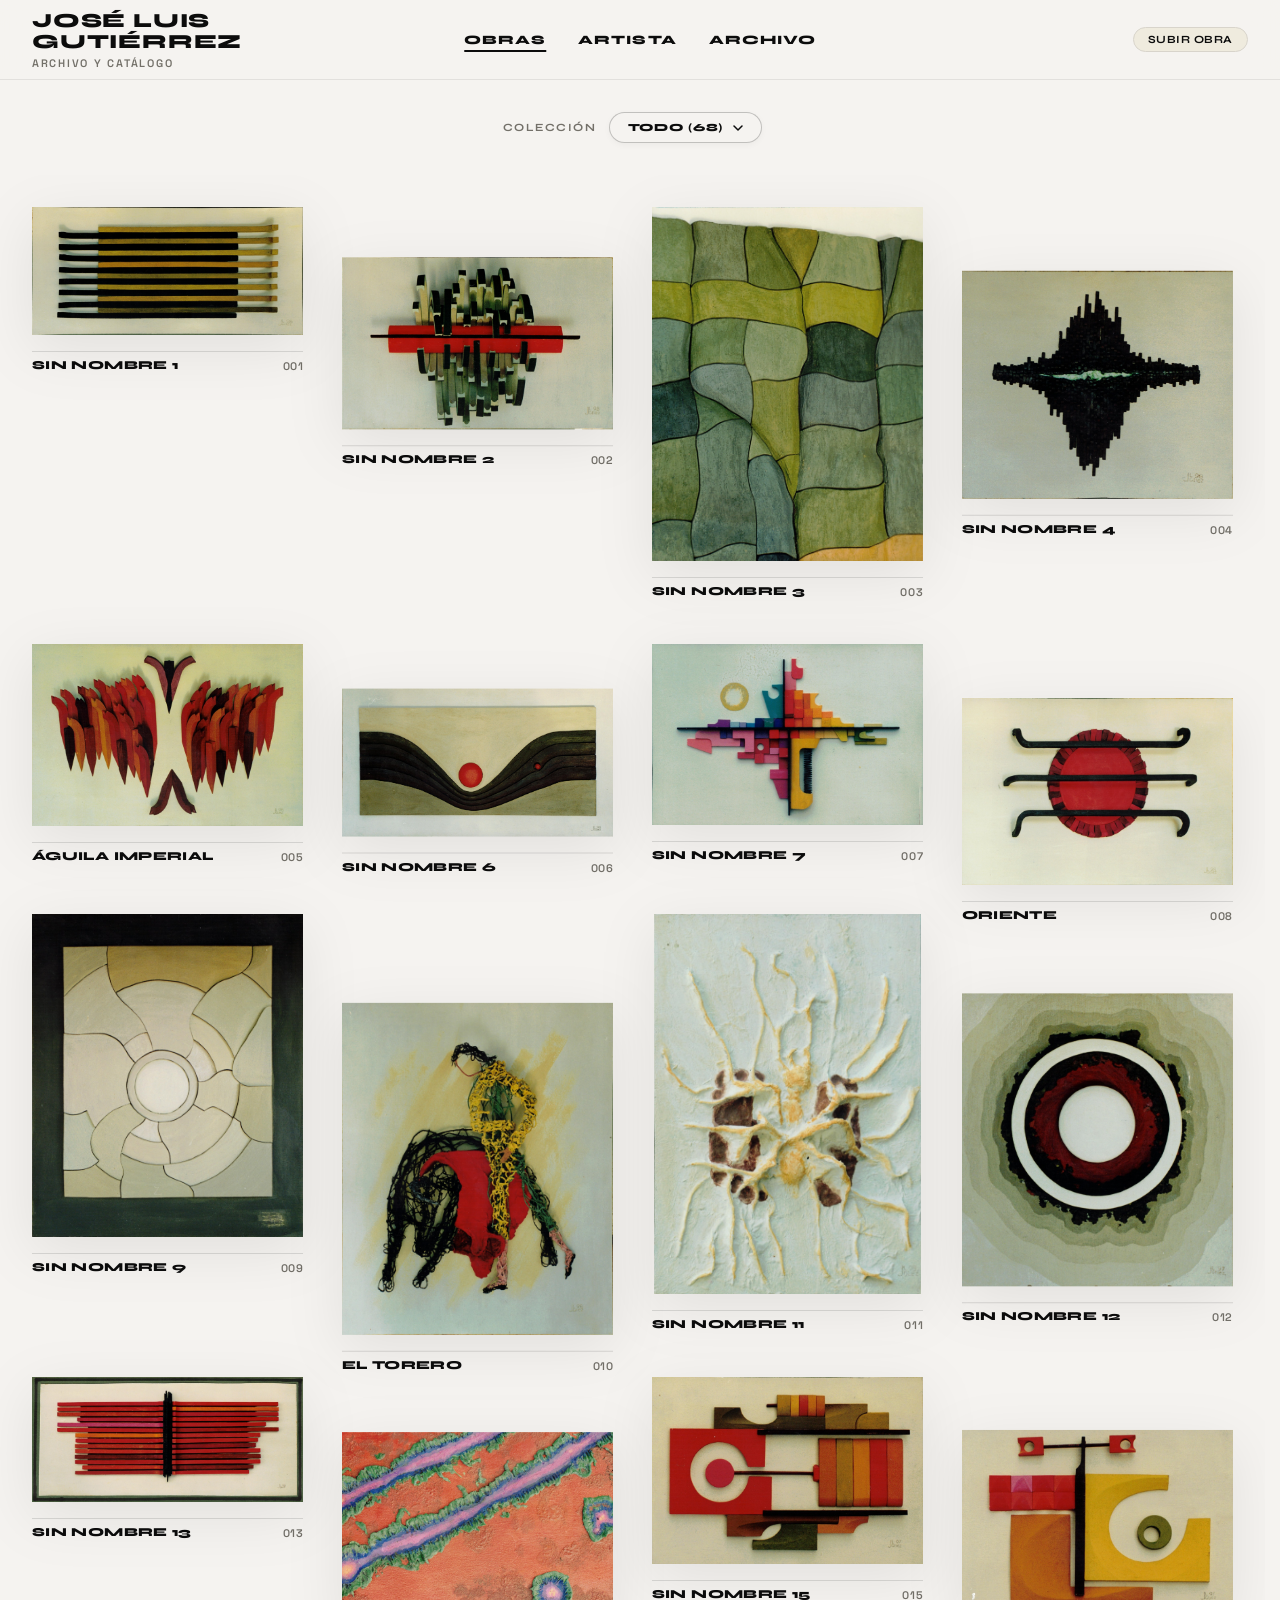
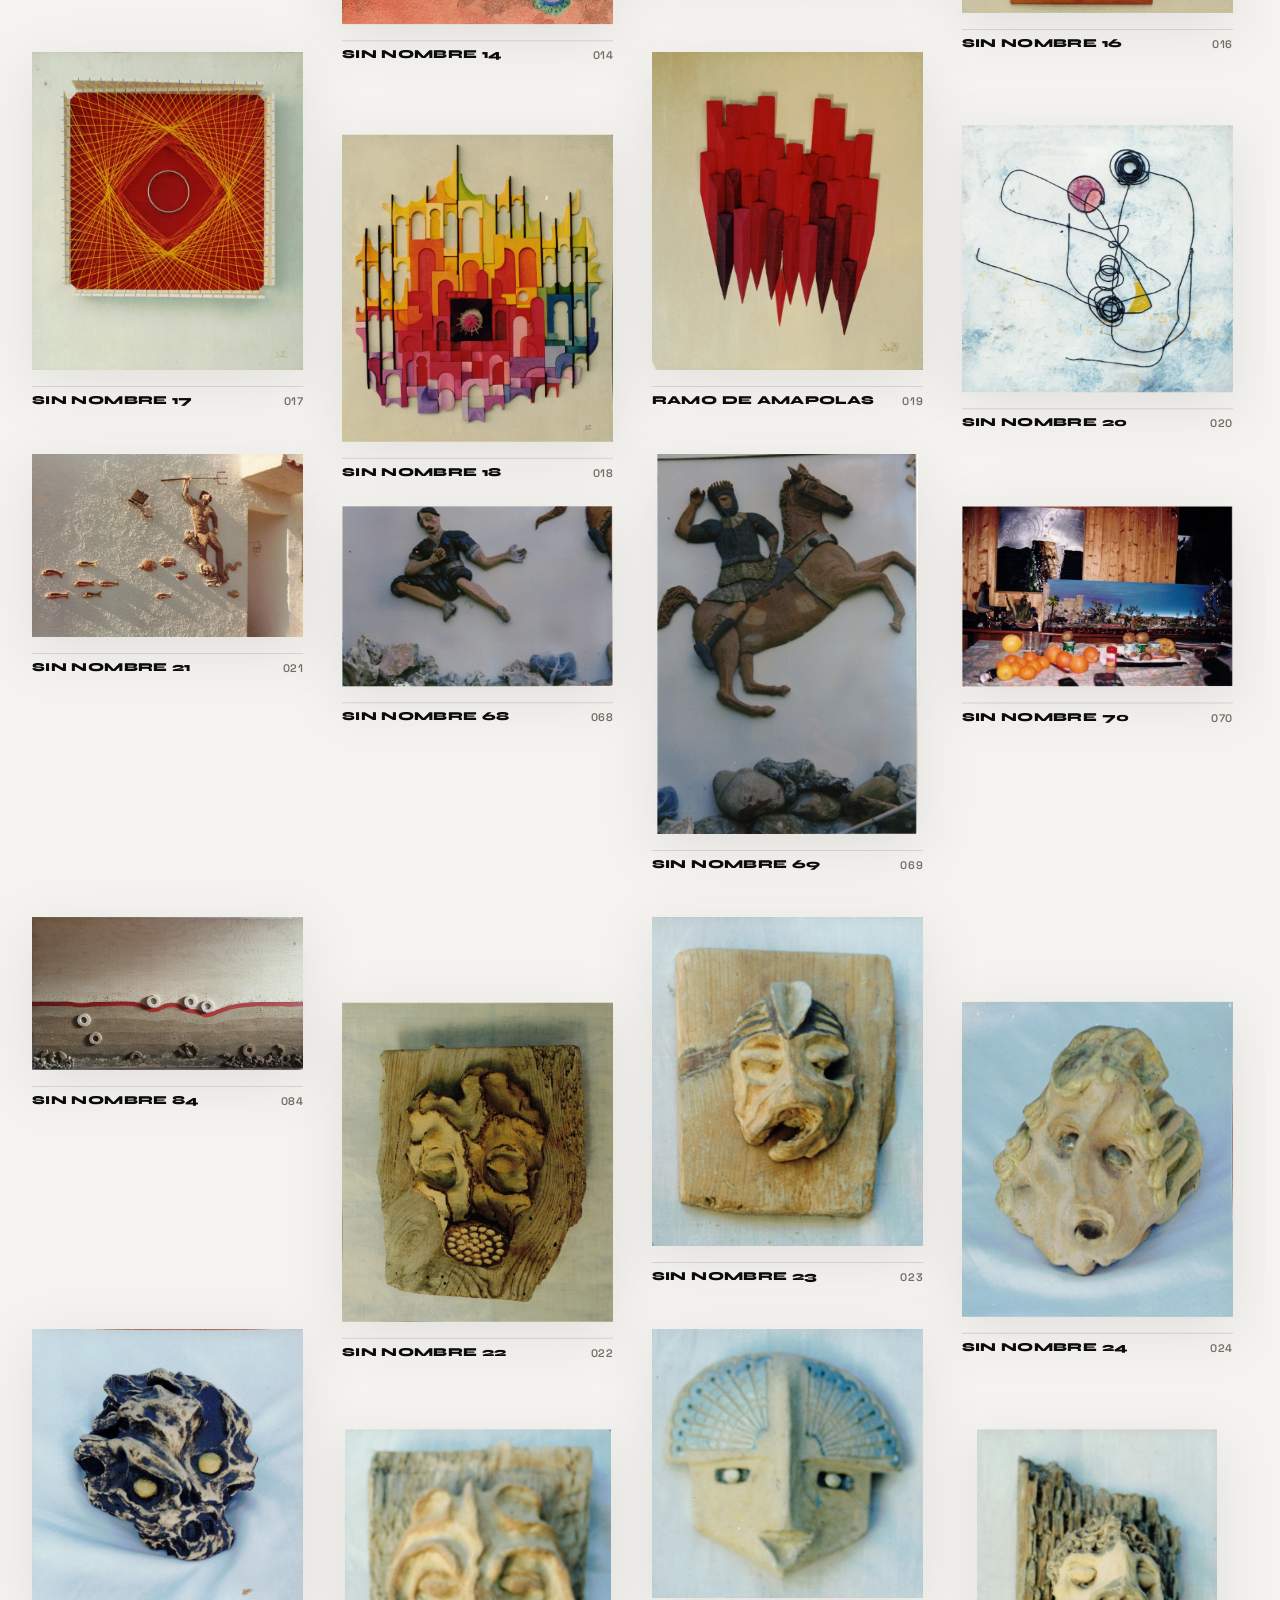
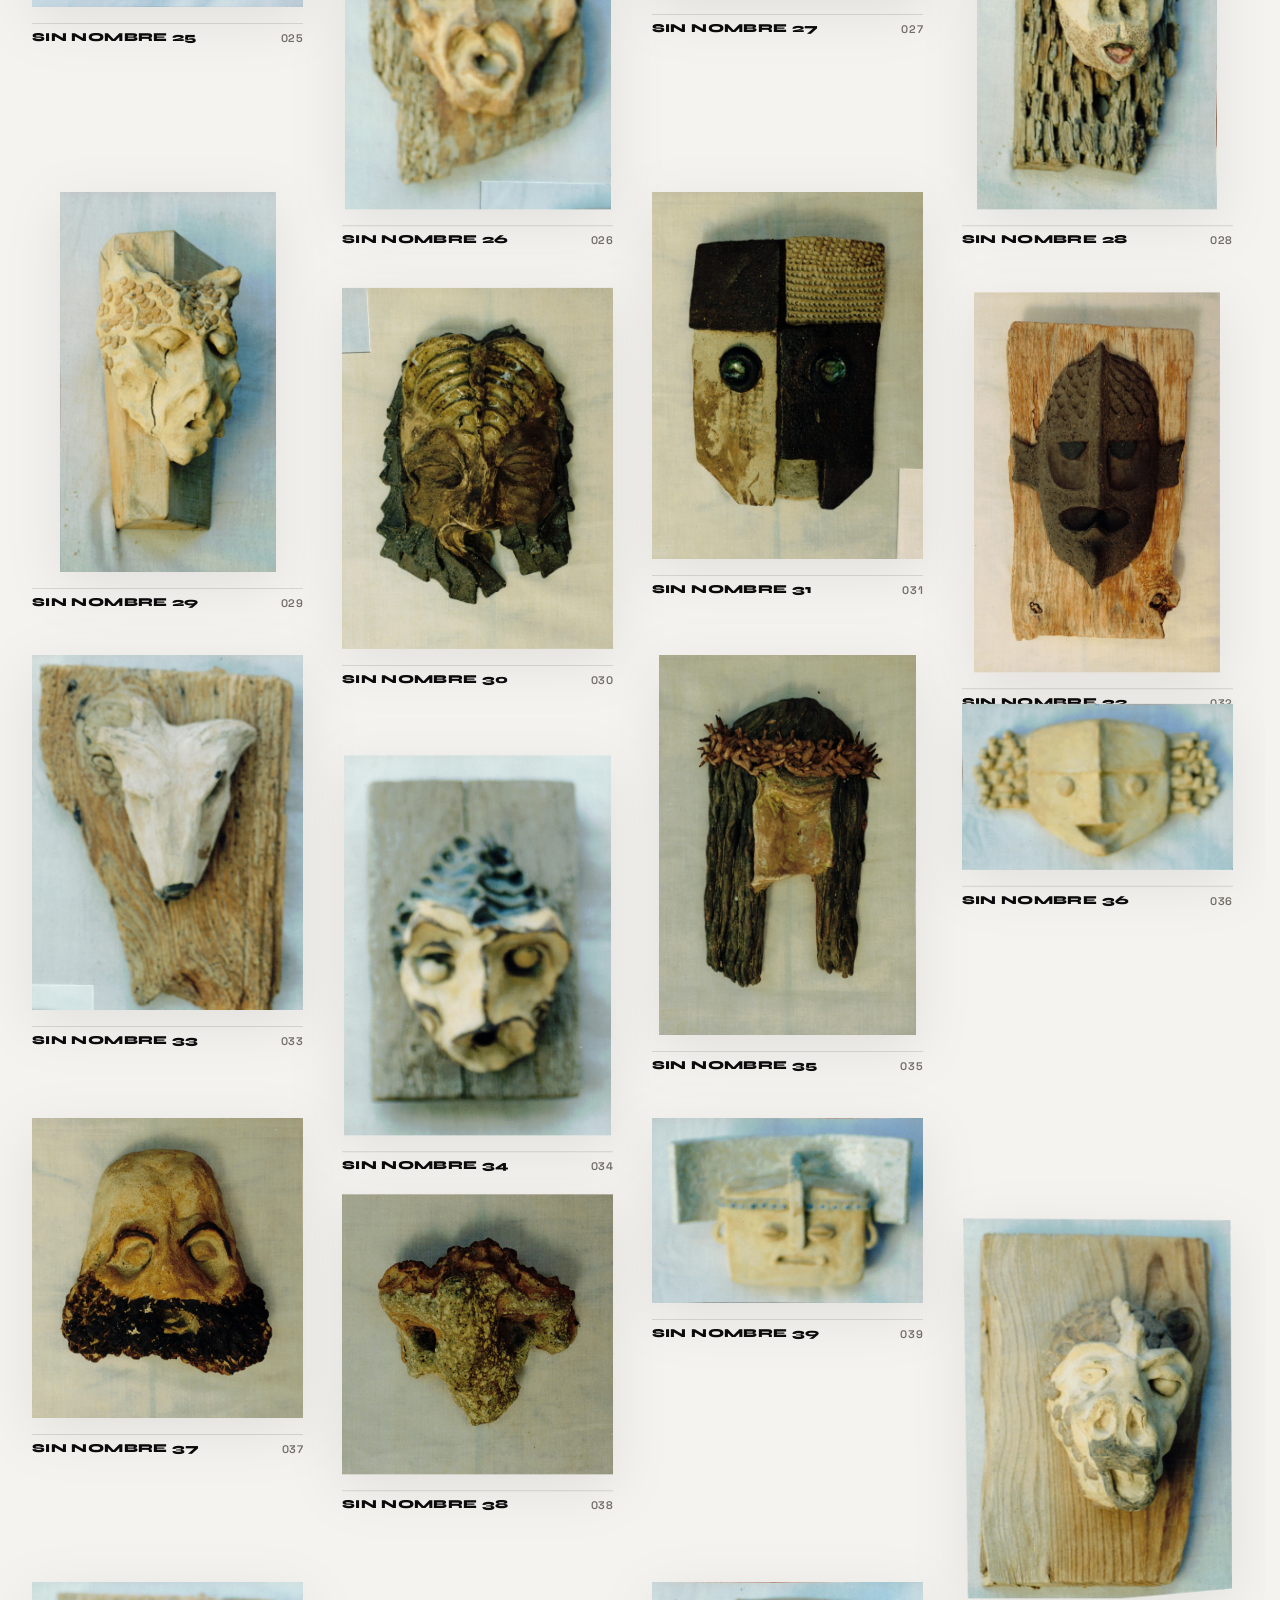
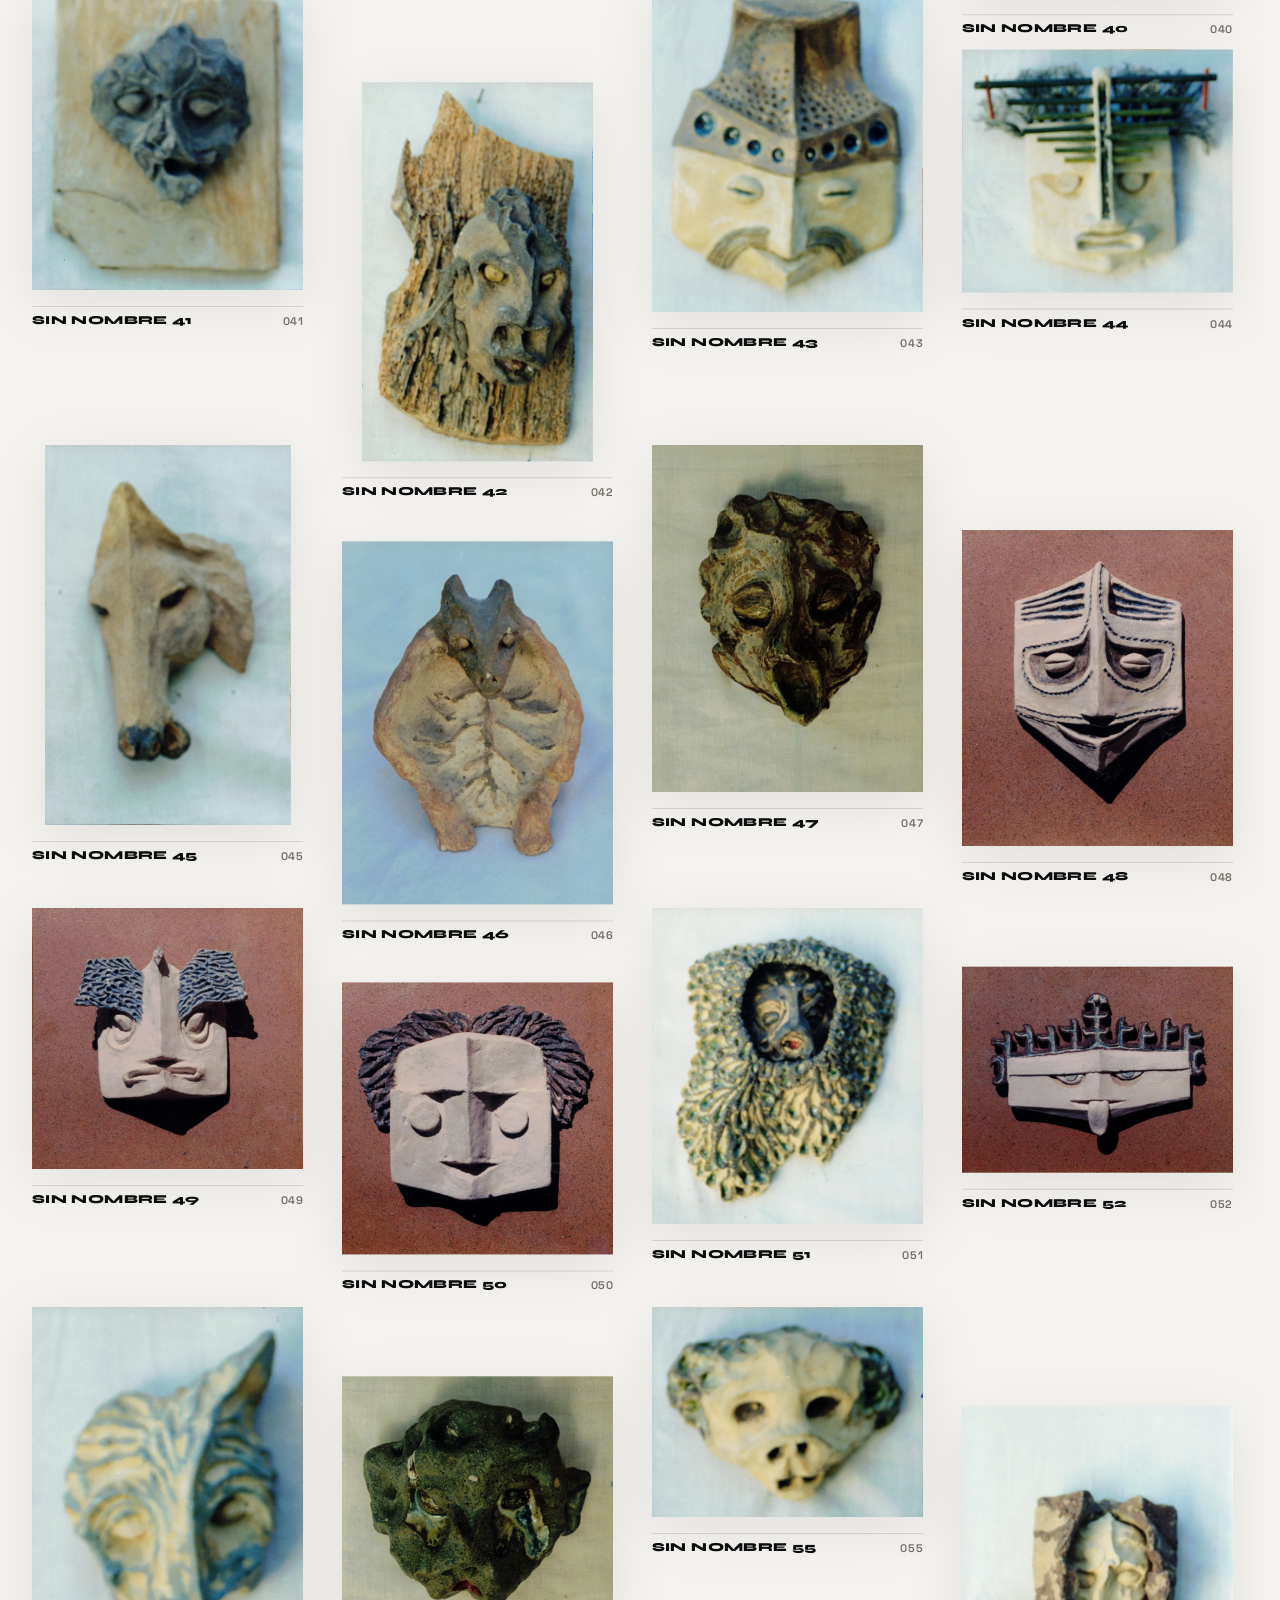
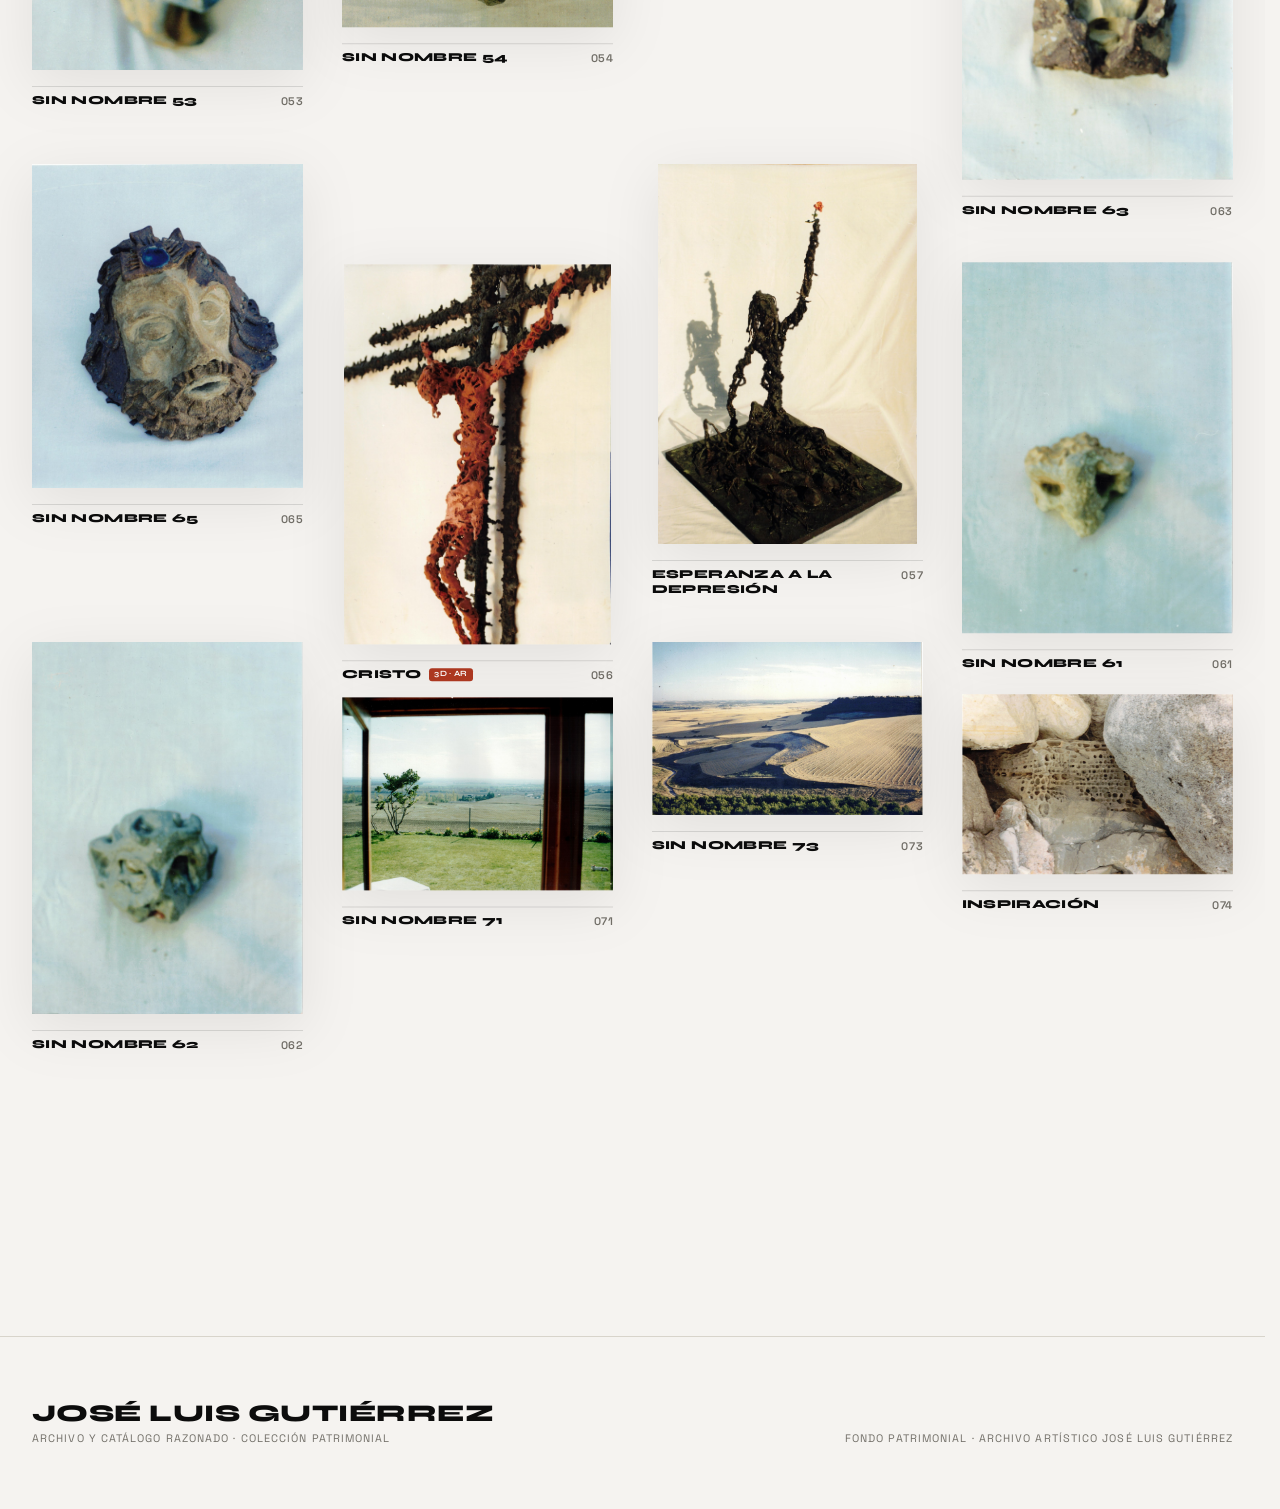
==== commit 093be239: "Reorganizar catalogo: fusionar sueltas con obras originales, unificar piedras y agrupar por tipos" ====
--- a/index.html
+++ b/index.html
@@ -63,7 +63,7 @@
         <div class="c-custom-dropdown" id="collectionDropdown">
           <span class="c-custom-dropdown__label">Colección</span>
           <button type="button" class="c-custom-dropdown__trigger" id="dropdownTrigger" aria-haspopup="listbox" aria-expanded="false">
-            <span class="c-custom-dropdown__selected" id="dropdownSelectedText">Todo (83)</span>
+            <span class="c-custom-dropdown__selected" id="dropdownSelectedText">Todo (68)</span>
             <span class="c-custom-dropdown__arrow" aria-hidden="true">
               <svg width="10" height="6" viewBox="0 0 10 6" fill="none" xmlns="http://www.w3.org/2000/svg">
                 <path d="M1 1L5 5L9 1" stroke="currentColor" stroke-width="1.5" stroke-linecap="round" stroke-linejoin="round"/>
@@ -74,23 +74,23 @@
           <div class="c-custom-dropdown__menu" id="dropdownMenu" role="listbox" tabindex="-1">
             <div class="c-custom-dropdown__option is-selected" role="option" data-value="todas" aria-selected="true">
               <span class="c-custom-dropdown__option-text">Todo</span>
-              <span class="c-custom-dropdown__option-count" id="count-todas">83</span>
+              <span class="c-custom-dropdown__option-count" id="count-todas">68</span>
             </div>
             <div class="c-custom-dropdown__option" role="option" data-value="esculturas" aria-selected="false">
               <span class="c-custom-dropdown__option-text">Cuadros con relieve</span>
-              <span class="c-custom-dropdown__option-count" id="count-esculturas">28</span>
+              <span class="c-custom-dropdown__option-count" id="count-esculturas">25</span>
             </div>
             <div class="c-custom-dropdown__option" role="option" data-value="mascaras" aria-selected="false">
               <span class="c-custom-dropdown__option-text">Colección de Máscaras</span>
-              <span class="c-custom-dropdown__option-count" id="count-mascaras">37</span>
+              <span class="c-custom-dropdown__option-count" id="count-mascaras">36</span>
             </div>
             <div class="c-custom-dropdown__option" role="option" data-value="volumetricas" aria-selected="false">
               <span class="c-custom-dropdown__option-text">Figuras Volumétricas</span>
-              <span class="c-custom-dropdown__option-count" id="count-volumetricas">5</span>
+              <span class="c-custom-dropdown__option-count" id="count-volumetricas">4</span>
             </div>
             <div class="c-custom-dropdown__option" role="option" data-value="paisaje" aria-selected="false">
               <span class="c-custom-dropdown__option-text">Paisaje e Inspiración</span>
-              <span class="c-custom-dropdown__option-count" id="count-paisaje">13</span>
+              <span class="c-custom-dropdown__option-count" id="count-paisaje">3</span>
             </div>
           </div>
         </div>
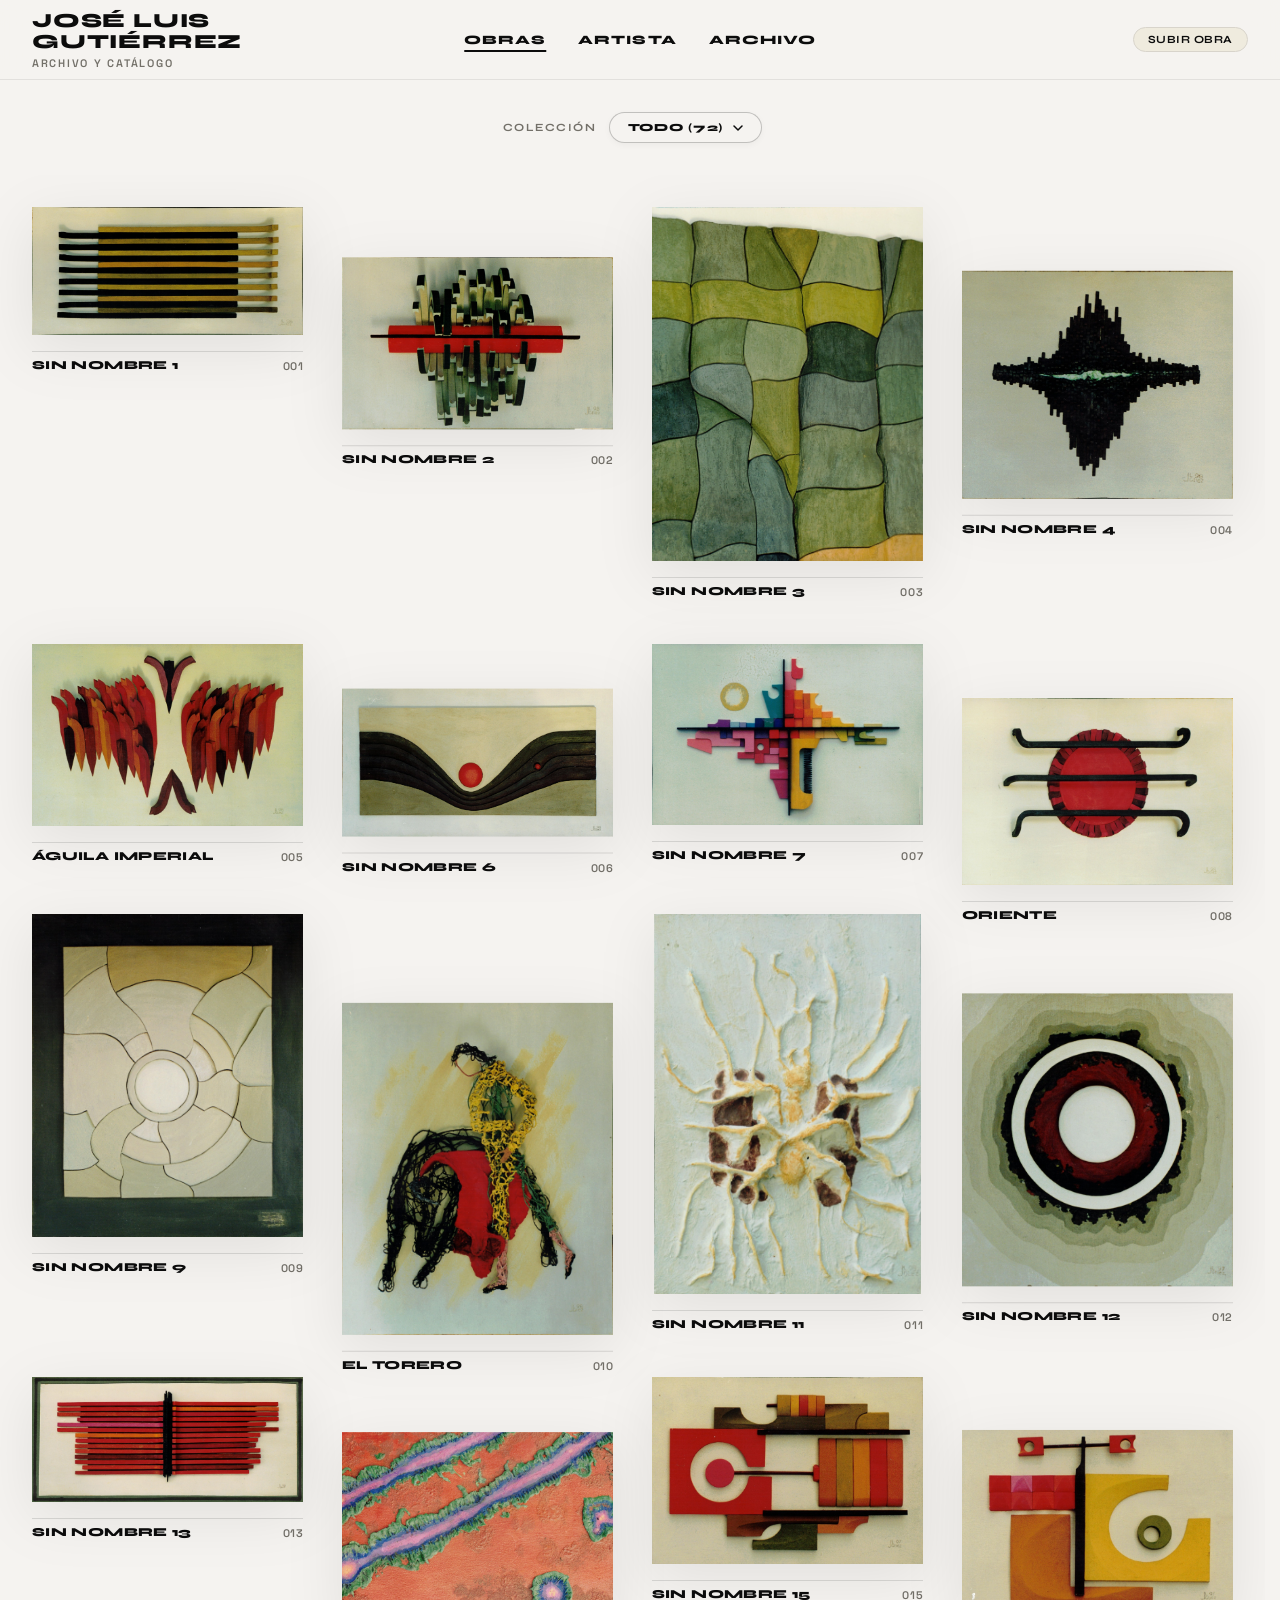
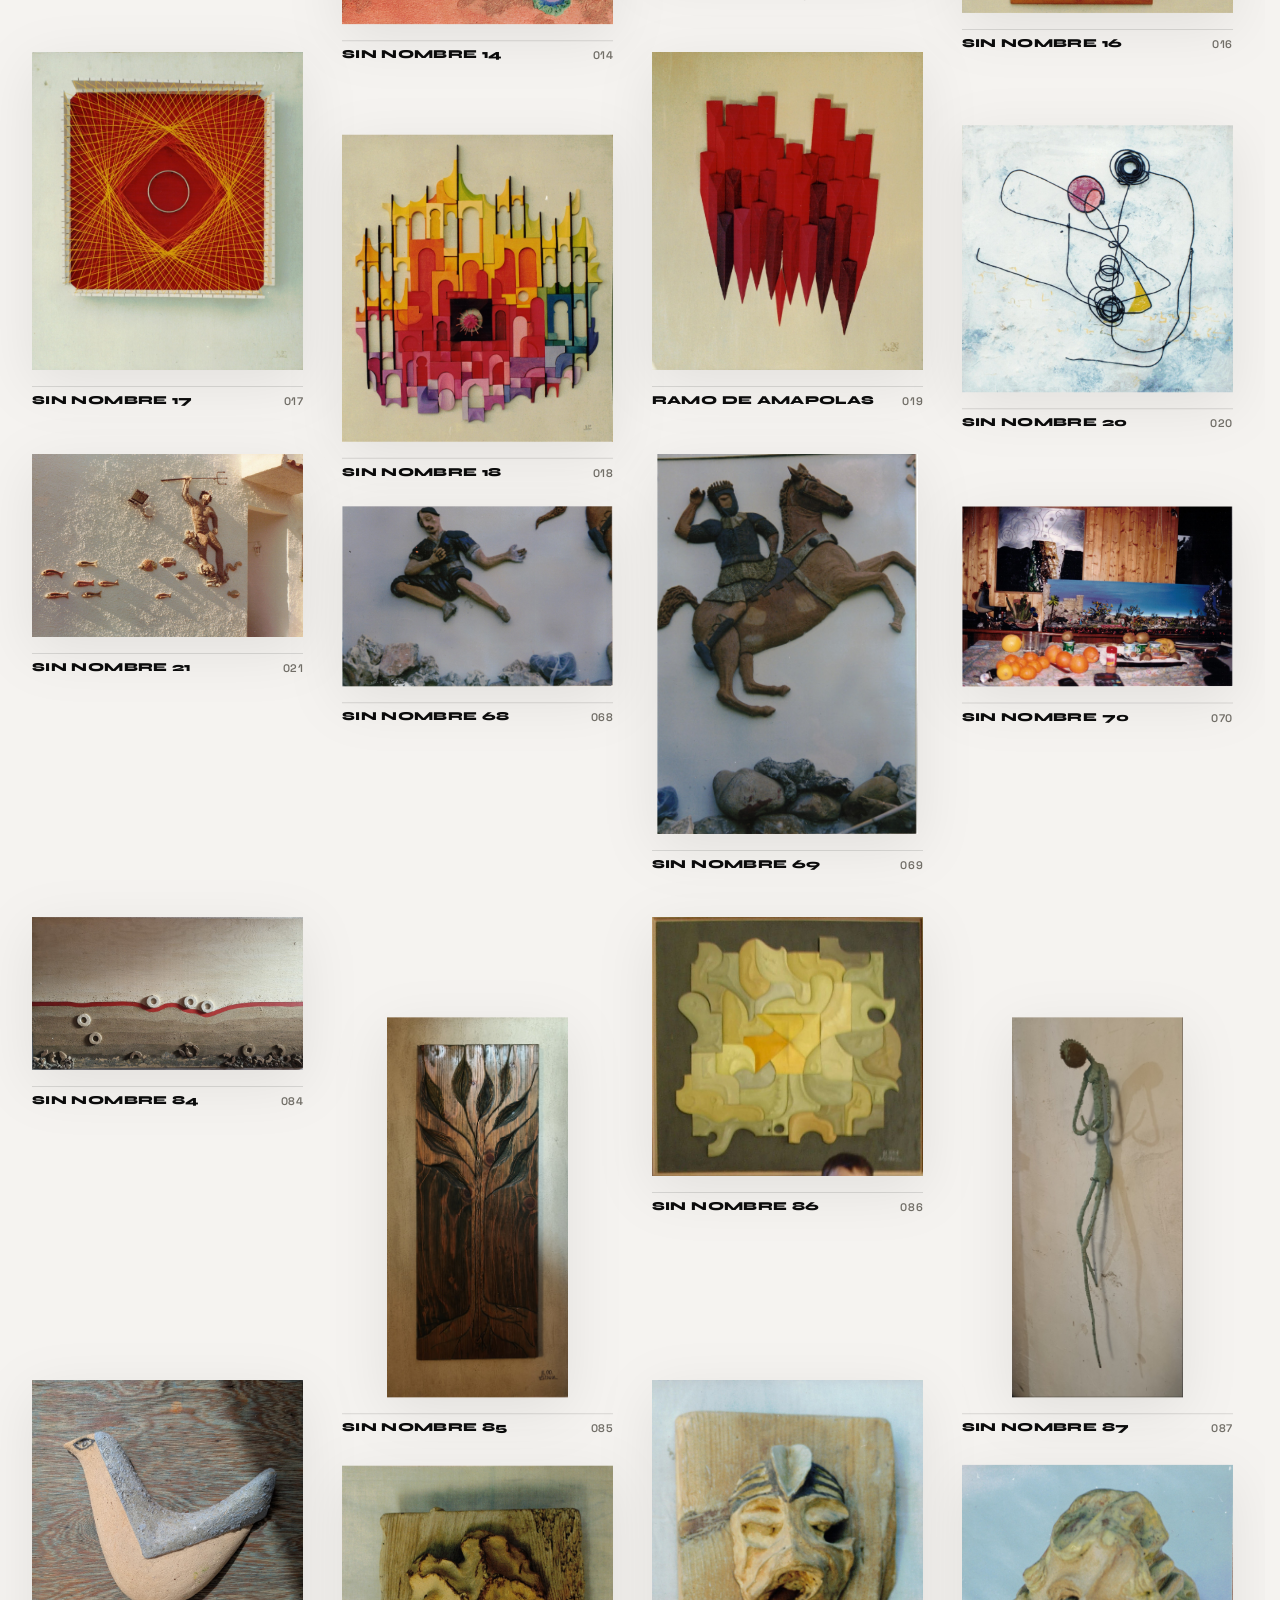
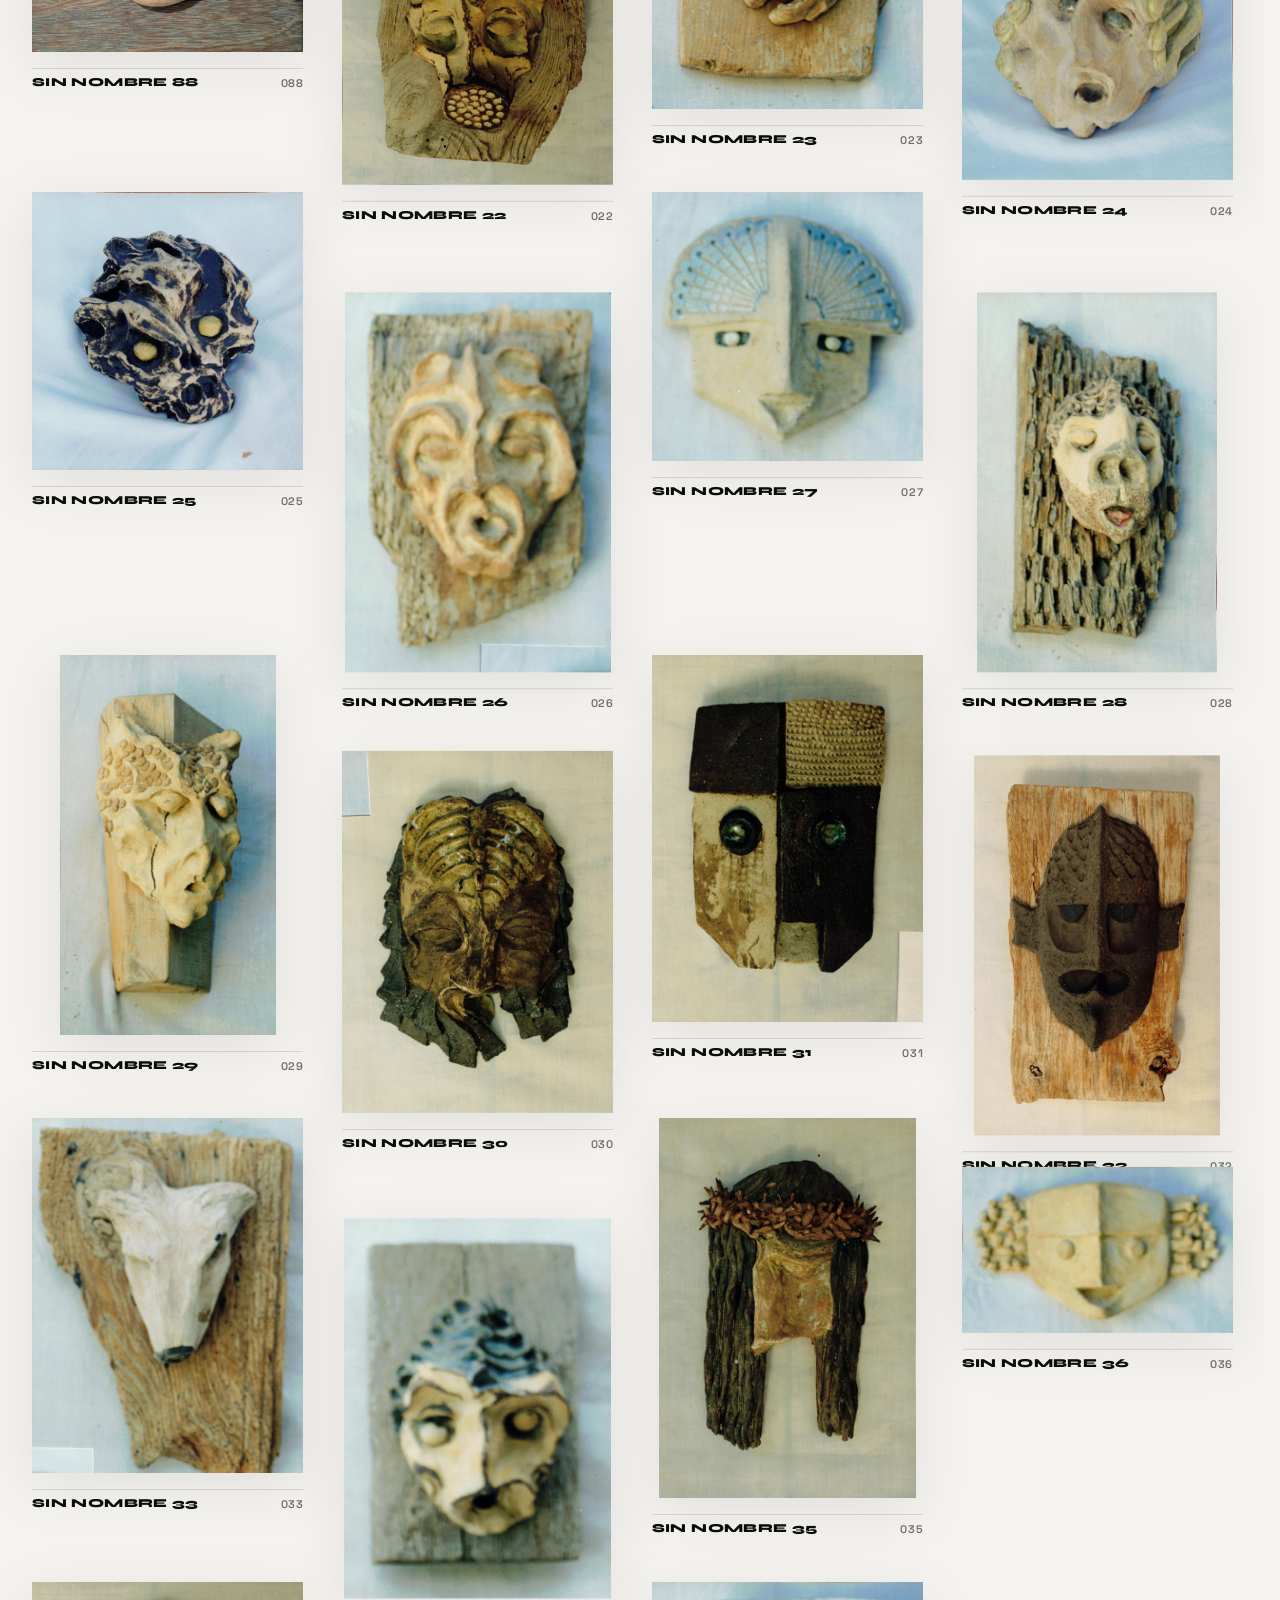
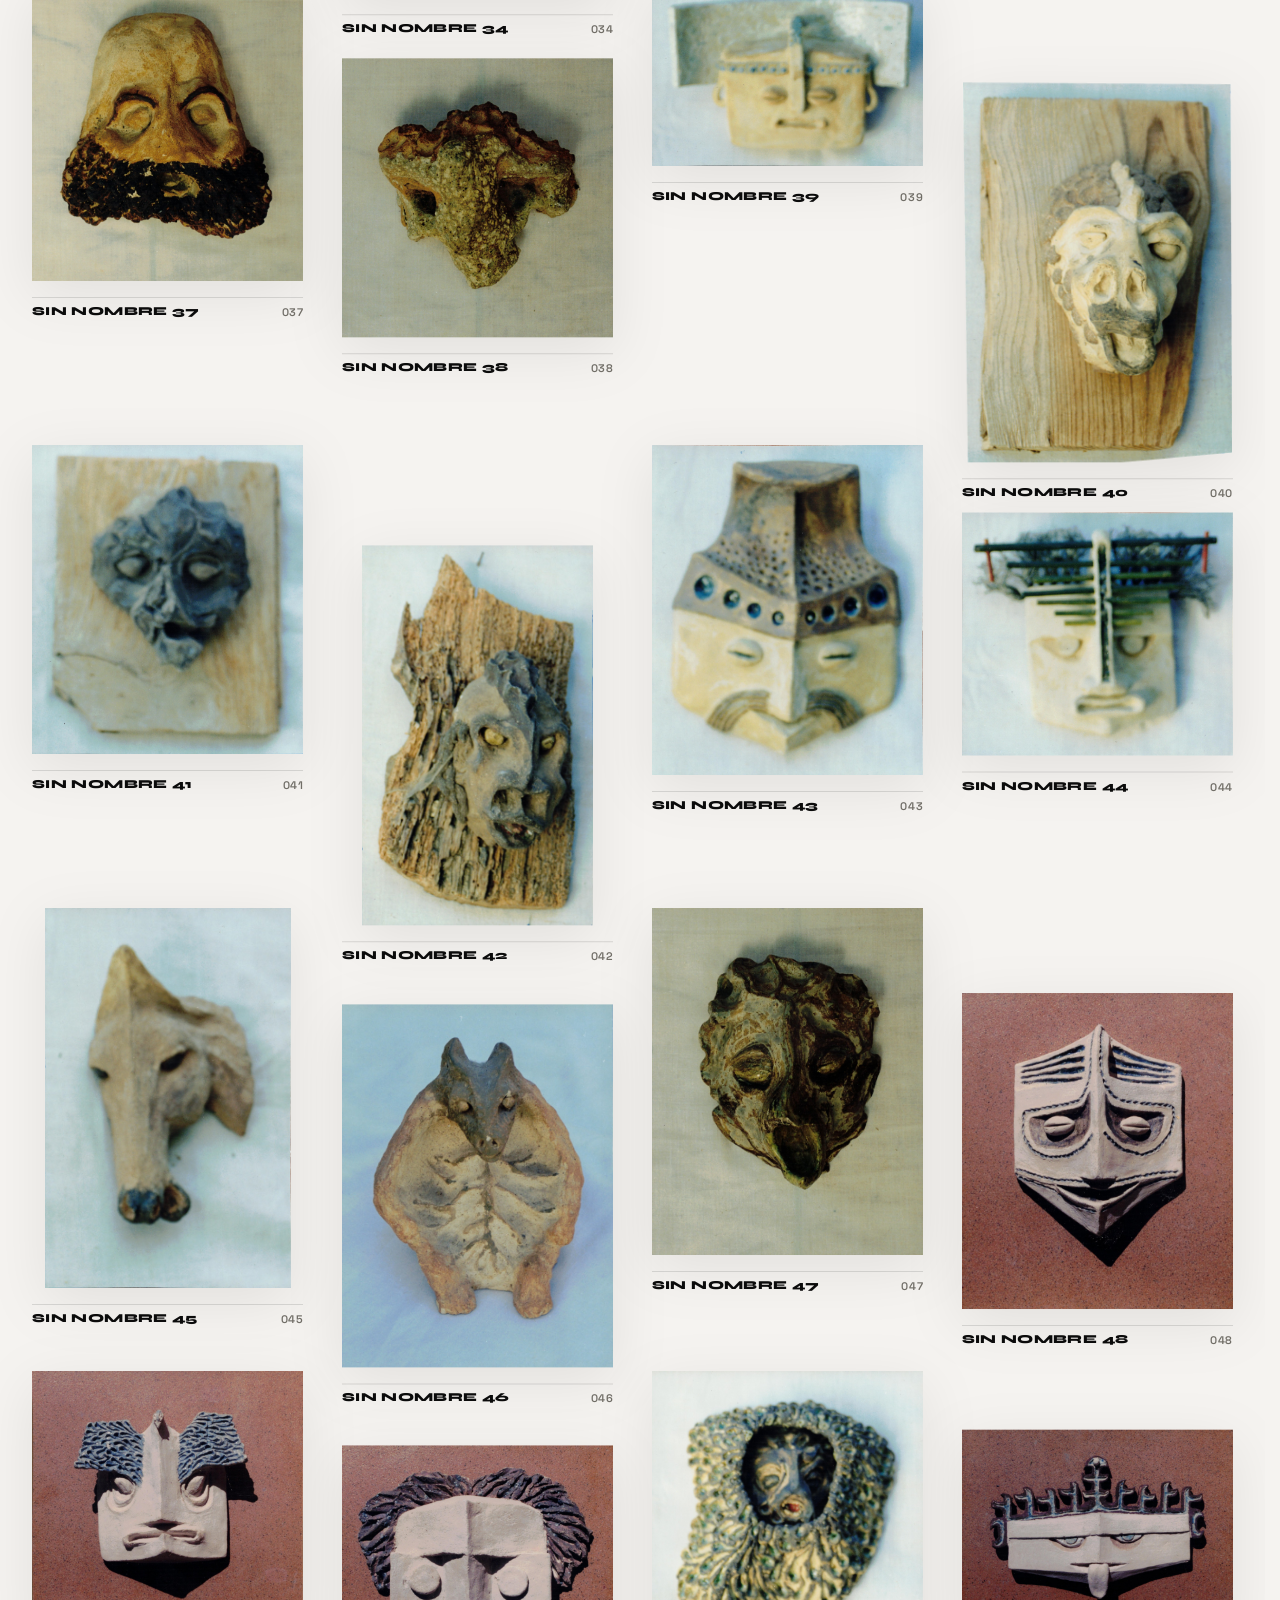
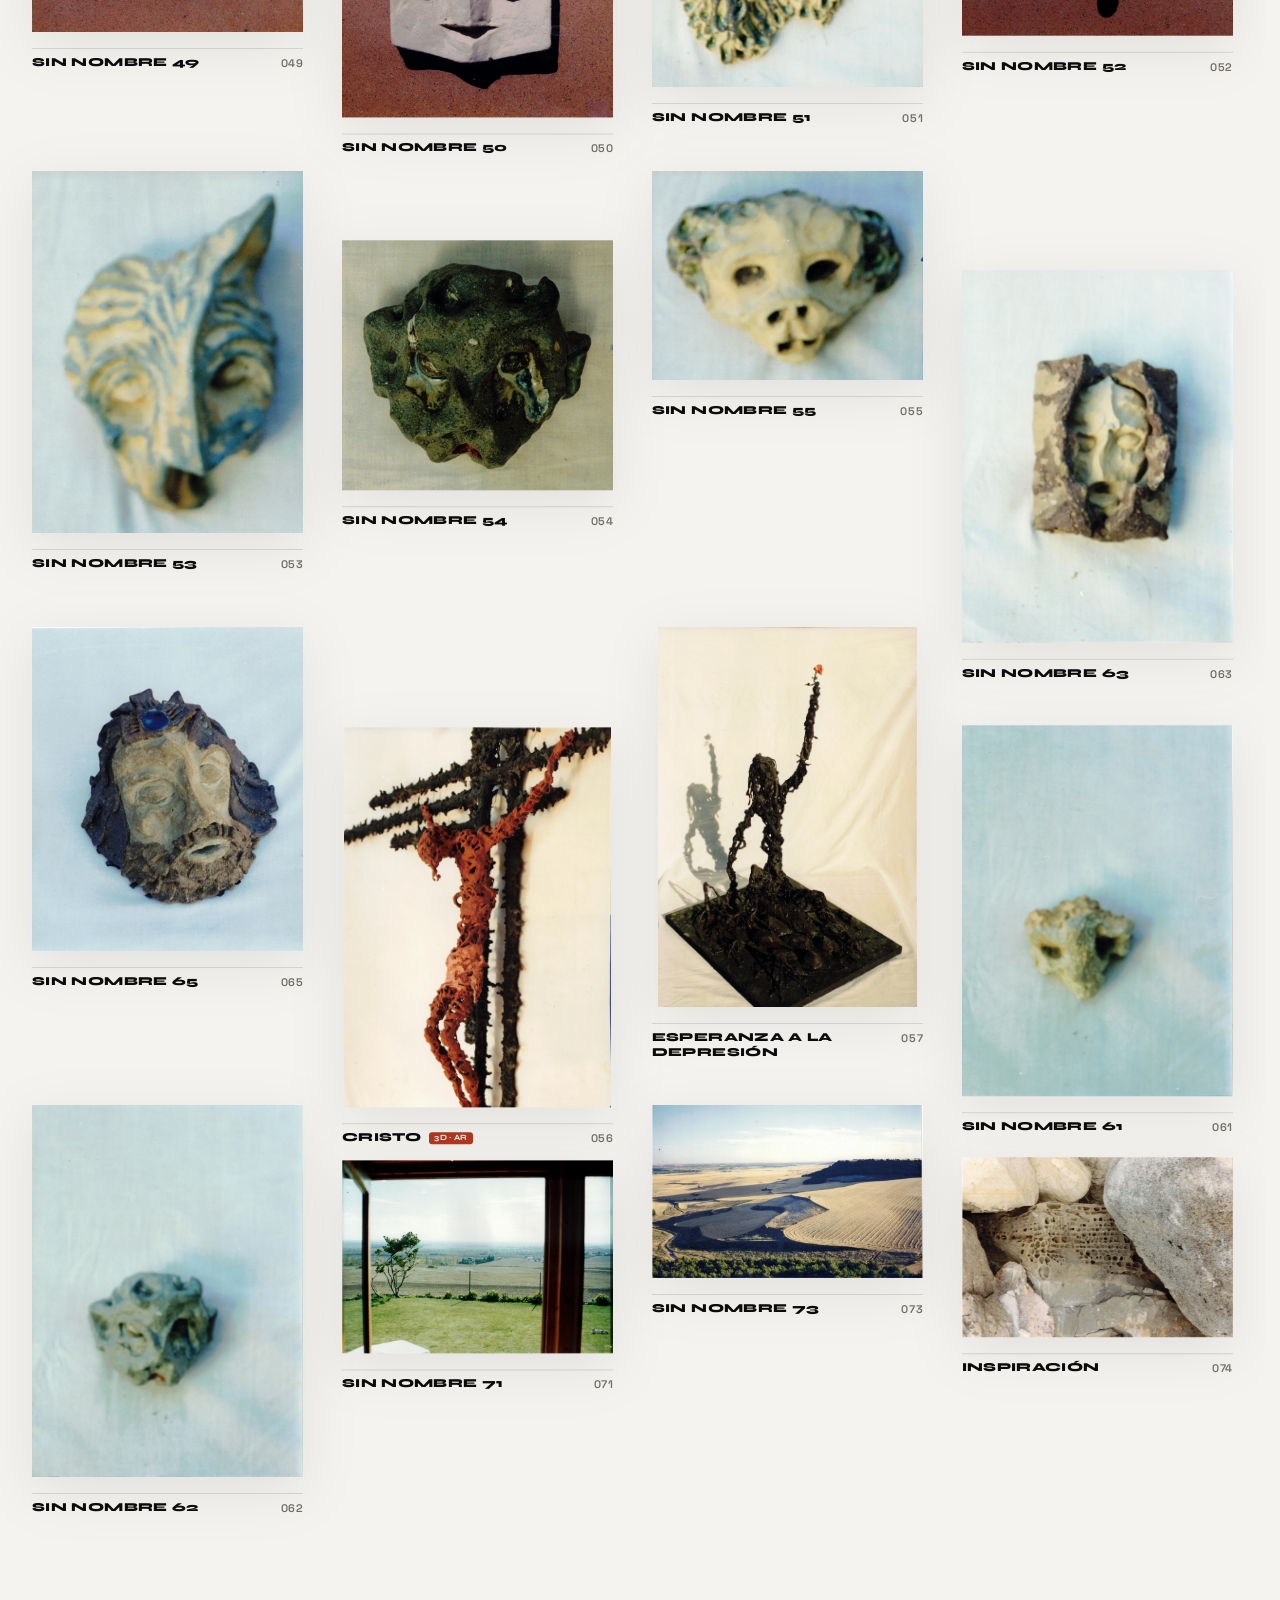
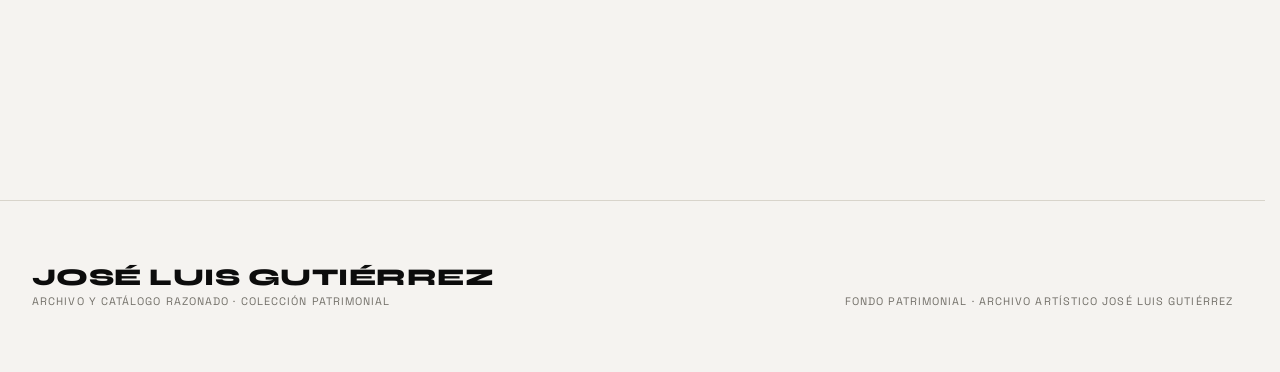
==== commit 63a8d07b: "Añadir 4 nuevas obras (Obras 085 a 088) desde recortes de WhatsApp" ====
--- a/index.html
+++ b/index.html
@@ -63,7 +63,7 @@
         <div class="c-custom-dropdown" id="collectionDropdown">
           <span class="c-custom-dropdown__label">Colección</span>
           <button type="button" class="c-custom-dropdown__trigger" id="dropdownTrigger" aria-haspopup="listbox" aria-expanded="false">
-            <span class="c-custom-dropdown__selected" id="dropdownSelectedText">Todo (68)</span>
+            <span class="c-custom-dropdown__selected" id="dropdownSelectedText">Todo (72)</span>
             <span class="c-custom-dropdown__arrow" aria-hidden="true">
               <svg width="10" height="6" viewBox="0 0 10 6" fill="none" xmlns="http://www.w3.org/2000/svg">
                 <path d="M1 1L5 5L9 1" stroke="currentColor" stroke-width="1.5" stroke-linecap="round" stroke-linejoin="round"/>
@@ -74,11 +74,11 @@
           <div class="c-custom-dropdown__menu" id="dropdownMenu" role="listbox" tabindex="-1">
             <div class="c-custom-dropdown__option is-selected" role="option" data-value="todas" aria-selected="true">
               <span class="c-custom-dropdown__option-text">Todo</span>
-              <span class="c-custom-dropdown__option-count" id="count-todas">68</span>
+              <span class="c-custom-dropdown__option-count" id="count-todas">72</span>
             </div>
             <div class="c-custom-dropdown__option" role="option" data-value="esculturas" aria-selected="false">
               <span class="c-custom-dropdown__option-text">Cuadros con relieve</span>
-              <span class="c-custom-dropdown__option-count" id="count-esculturas">25</span>
+              <span class="c-custom-dropdown__option-count" id="count-esculturas">29</span>
             </div>
             <div class="c-custom-dropdown__option" role="option" data-value="mascaras" aria-selected="false">
               <span class="c-custom-dropdown__option-text">Colección de Máscaras</span>
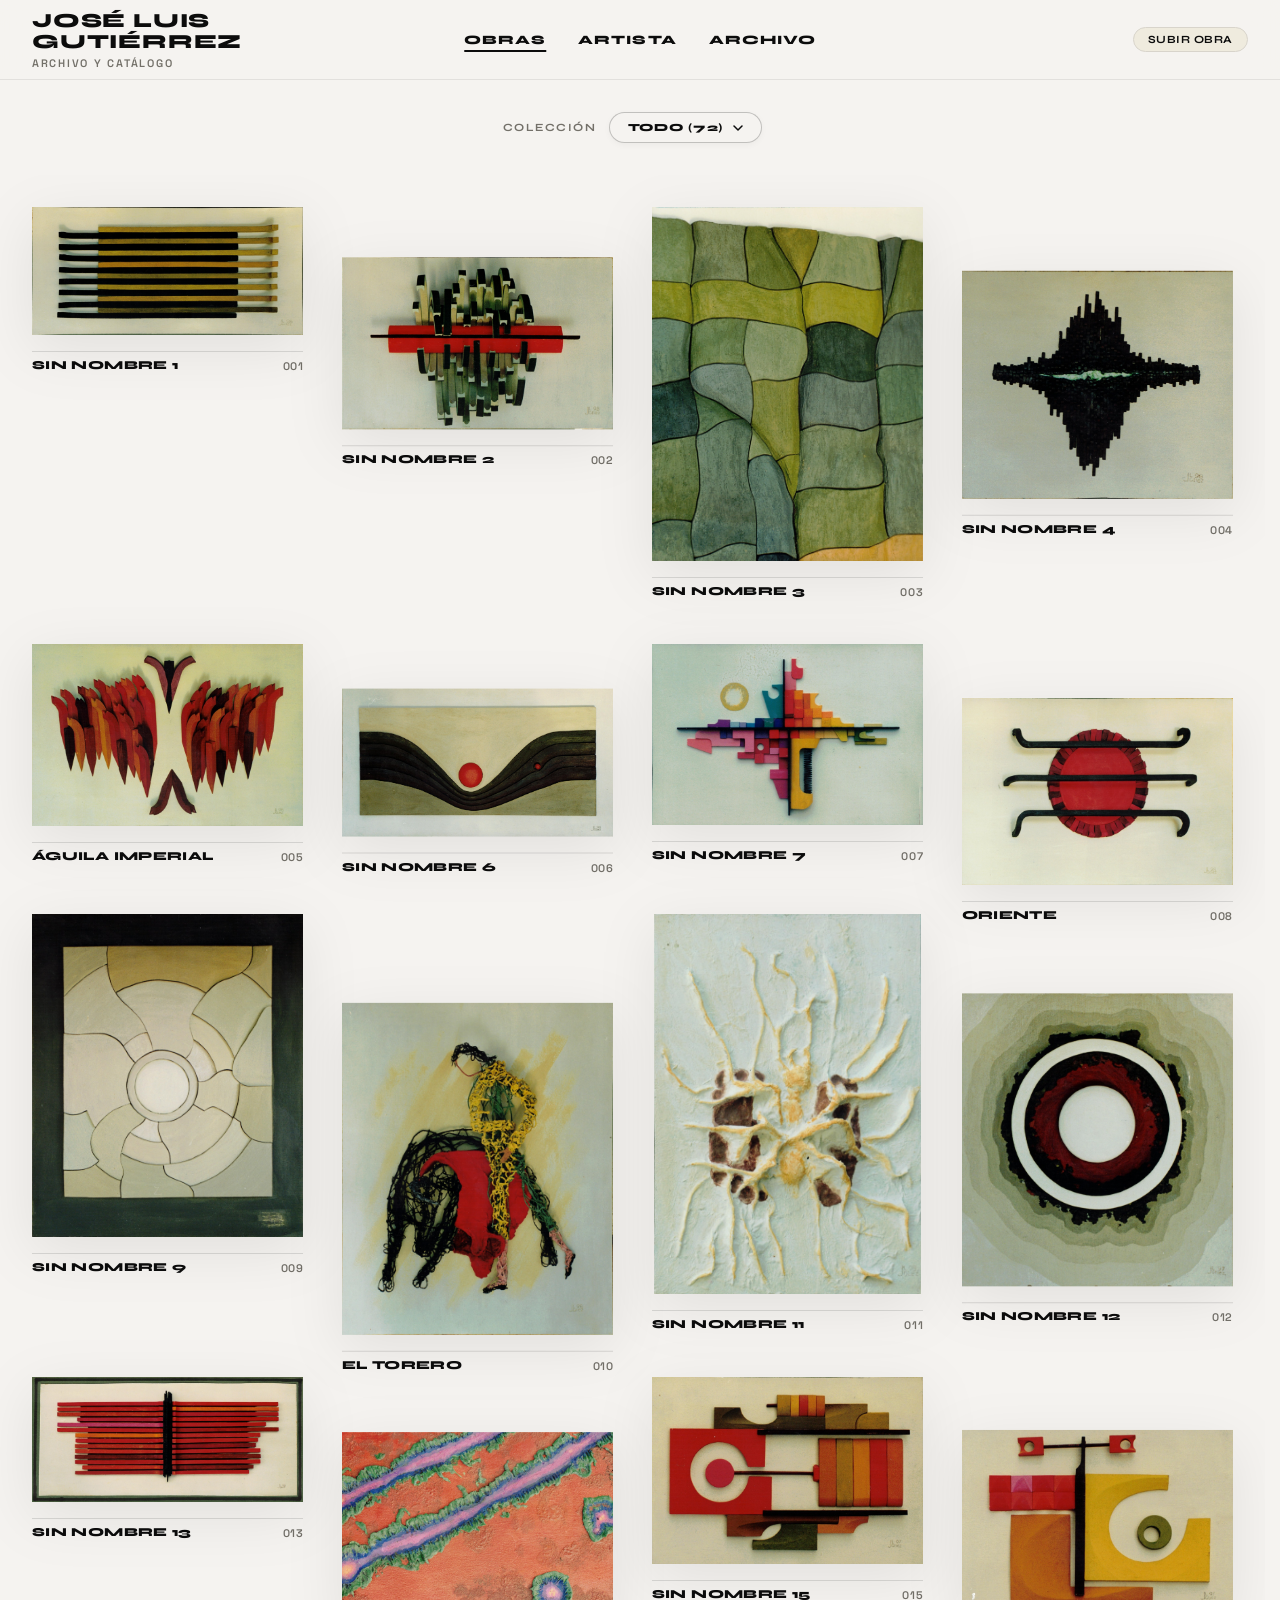
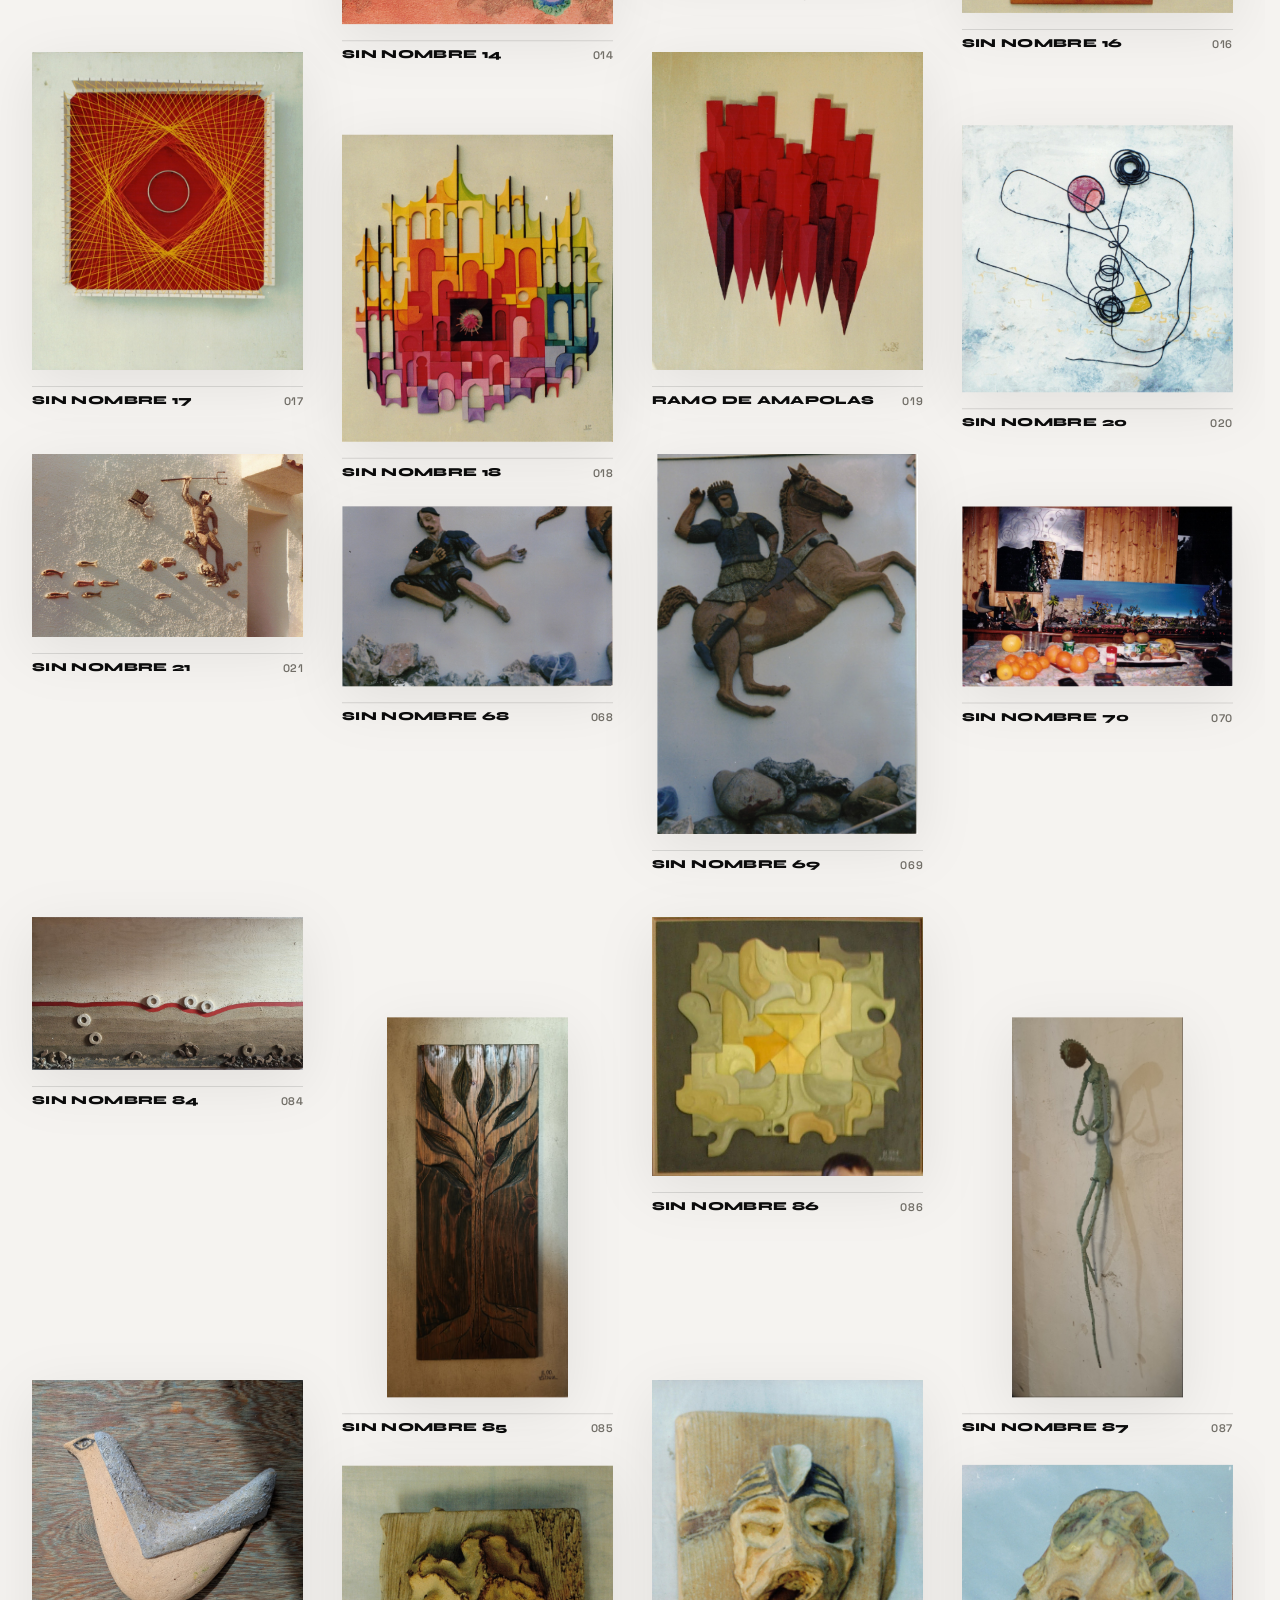
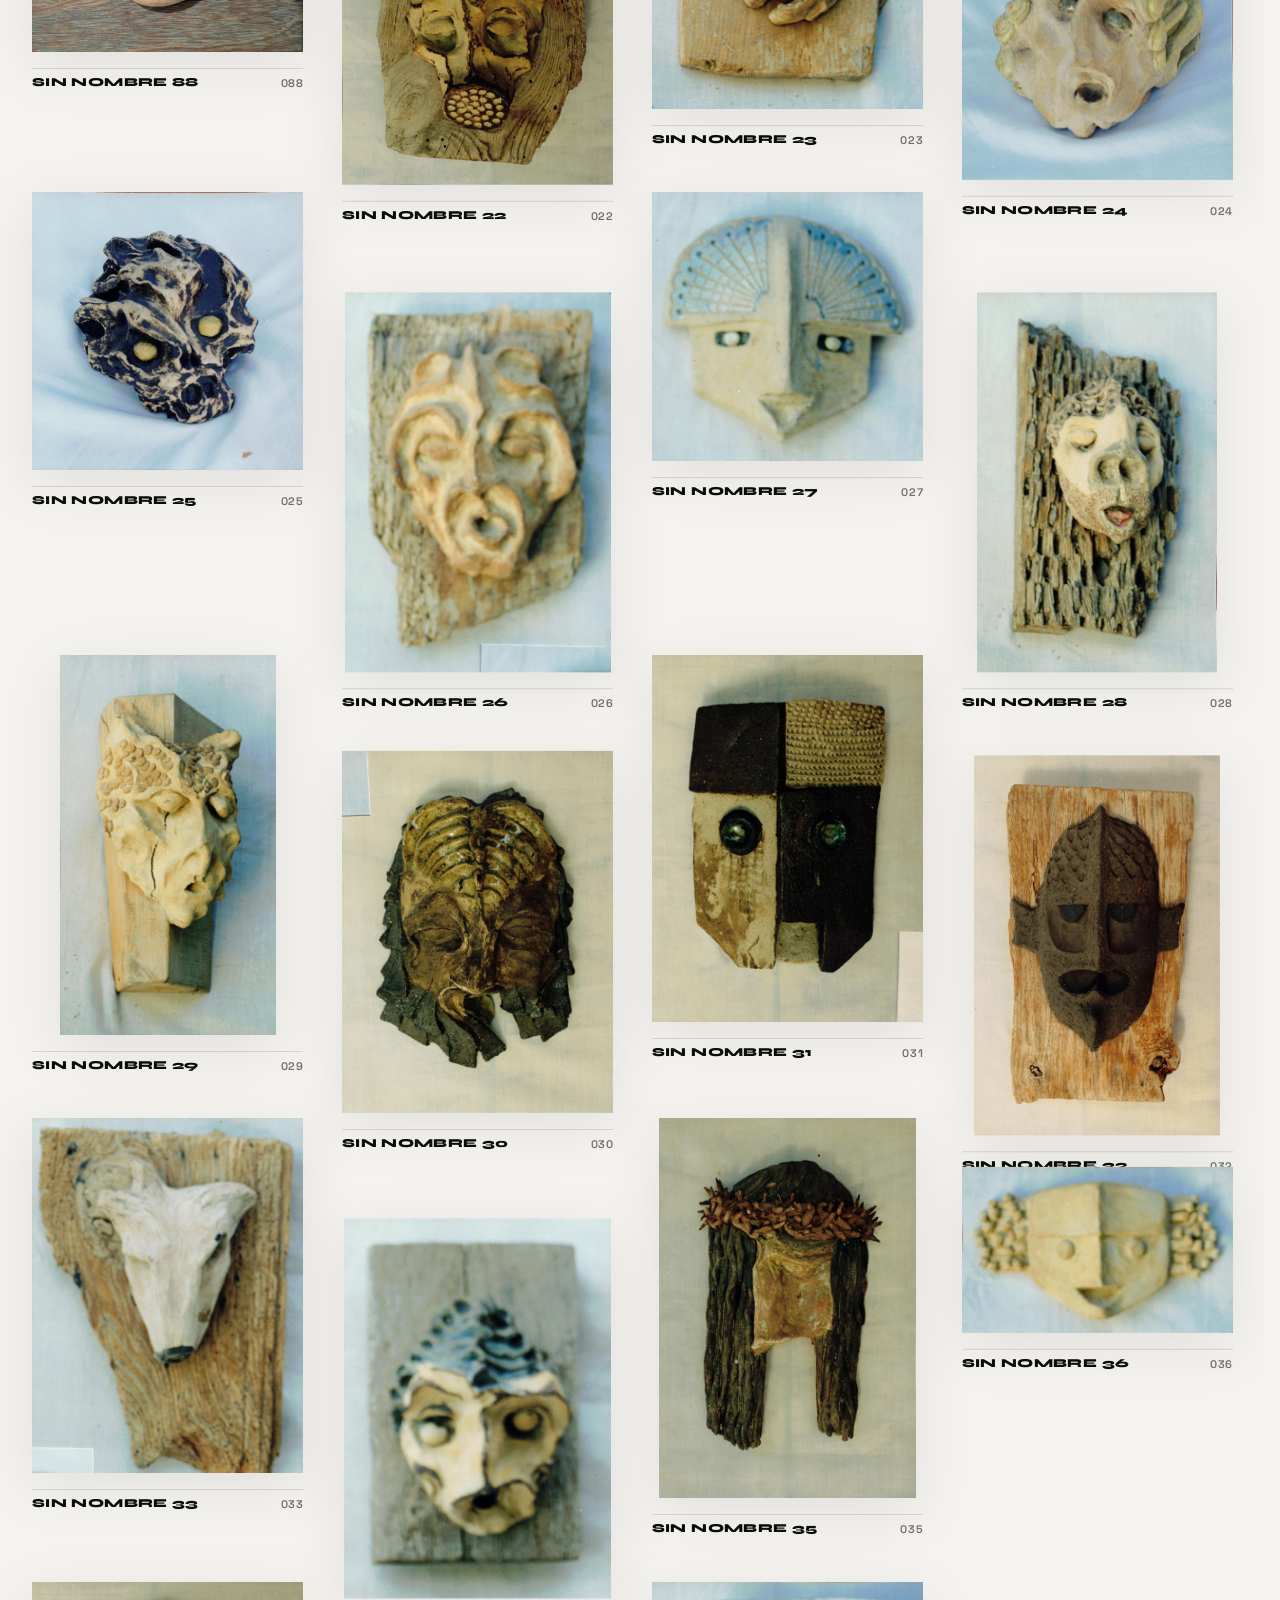
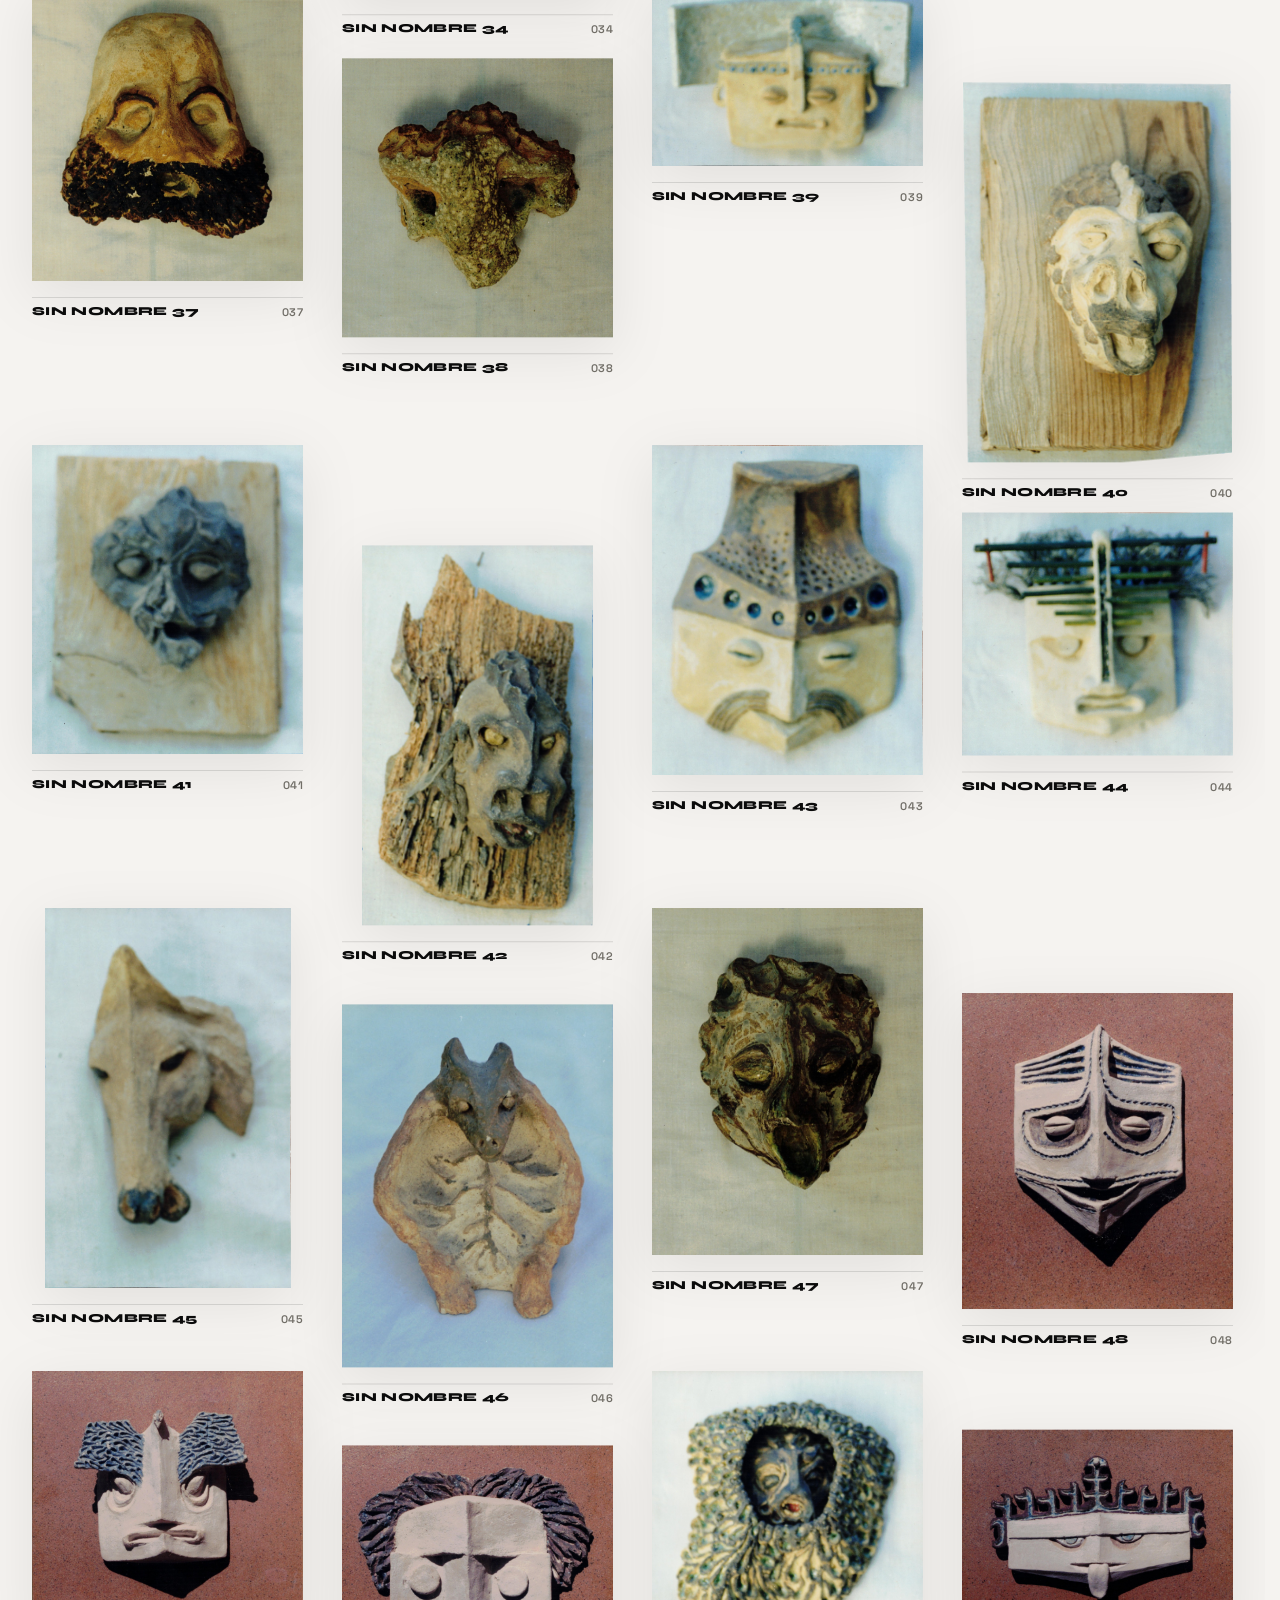
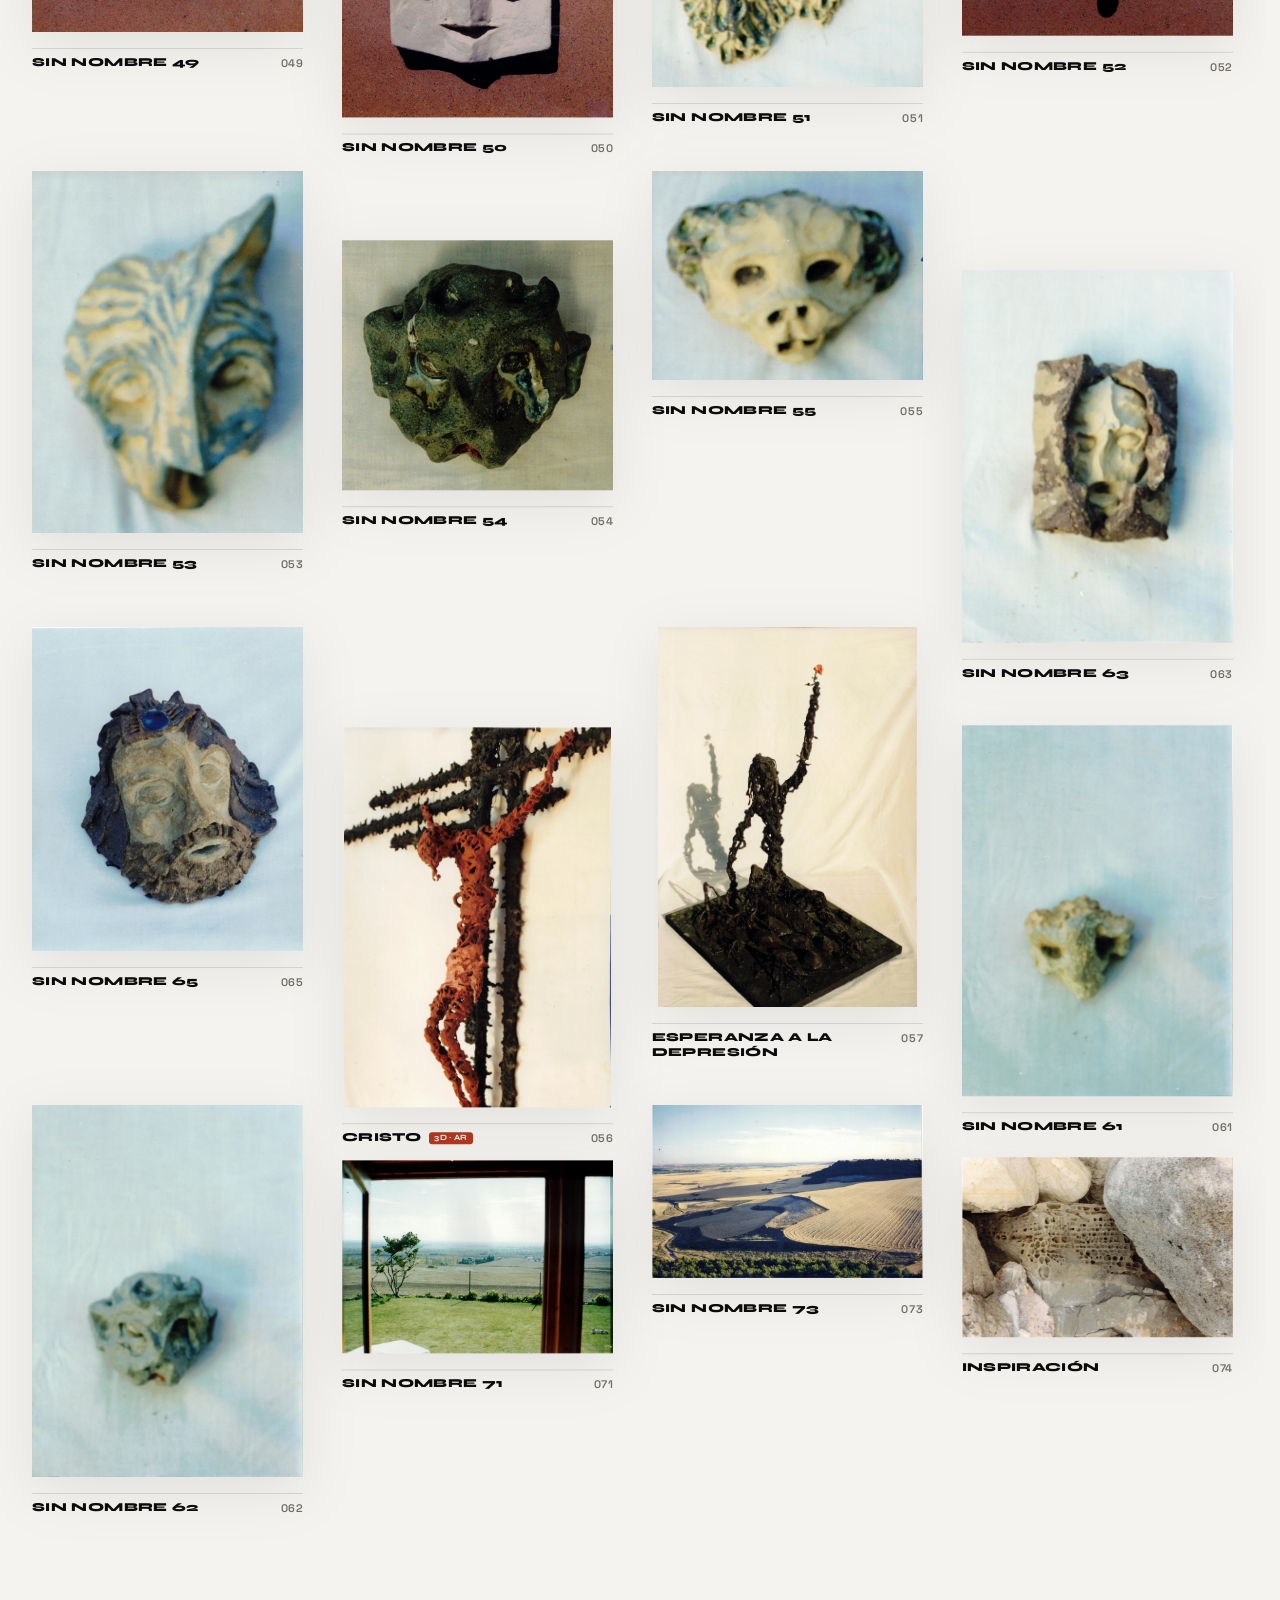
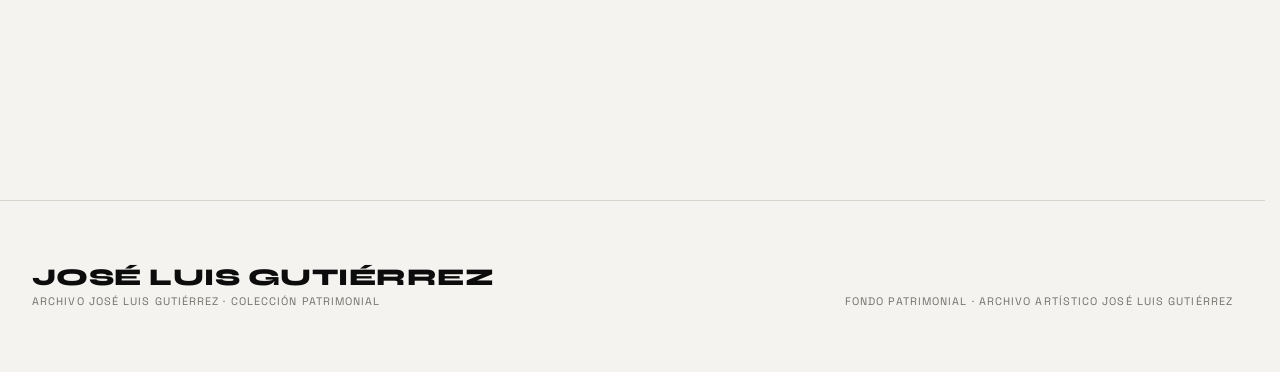
==== commit ca5b08fe: "Actualizar titulo de la web a 'Archivo' eliminando mencion a catalogo razonado" ====
--- a/index.html
+++ b/index.html
@@ -3,8 +3,8 @@
 <head>
   <meta charset="UTF-8">
   <meta name="viewport" content="width=device-width, initial-scale=1.0">
-  <title>José Luis Gutiérrez — Escultor · Archivo & Catálogo Razonado</title>
-  <meta name="description" content="Catálogo razonado y archivo escultórico del artista José Luis Gutiérrez. 38 obras maestras recuperadas y digitalizadas a 600 DPI.">
+  <title>José Luis Gutiérrez — Escultor · Archivo</title>
+  <meta name="description" content="Archivo escultórico del artista José Luis Gutiérrez. Colección y fondo documental recuperado y digitalizado a 600 DPI.">
   <link rel="stylesheet" href="site.css?v=20260907_v30">
   <link rel="icon" type="image/svg+xml" href="data:image/svg+xml,<svg xmlns='http://www.w3.org/2000/svg' viewBox='0 0 100 100'><rect width='100' height='100' fill='%230C0C0C'/><text x='50' y='65' font-family='sans-serif' font-size='50' font-weight='bold' fill='%23F5F3F0' text-anchor='middle'>JLG</text></svg>">
   <script type="module" src="https://ajax.googleapis.com/ajax/libs/model-viewer/3.5.0/model-viewer.min.js"></script>
@@ -361,7 +361,7 @@
     <div class="site-footer__inner">
       <div>
         <h3 class="font-heading" style="font-size: var(--fs-h4); margin-bottom: 4px;">José Luis Gutiérrez</h3>
-        <p class="site-footer__legal">Archivo y Catálogo Razonado · Colección Patrimonial</p>
+        <p class="site-footer__legal">Archivo José Luis Gutiérrez · Colección Patrimonial</p>
       </div>
       <div class="site-footer__legal">
         Fondo Patrimonial · Archivo Artístico José Luis Gutiérrez
